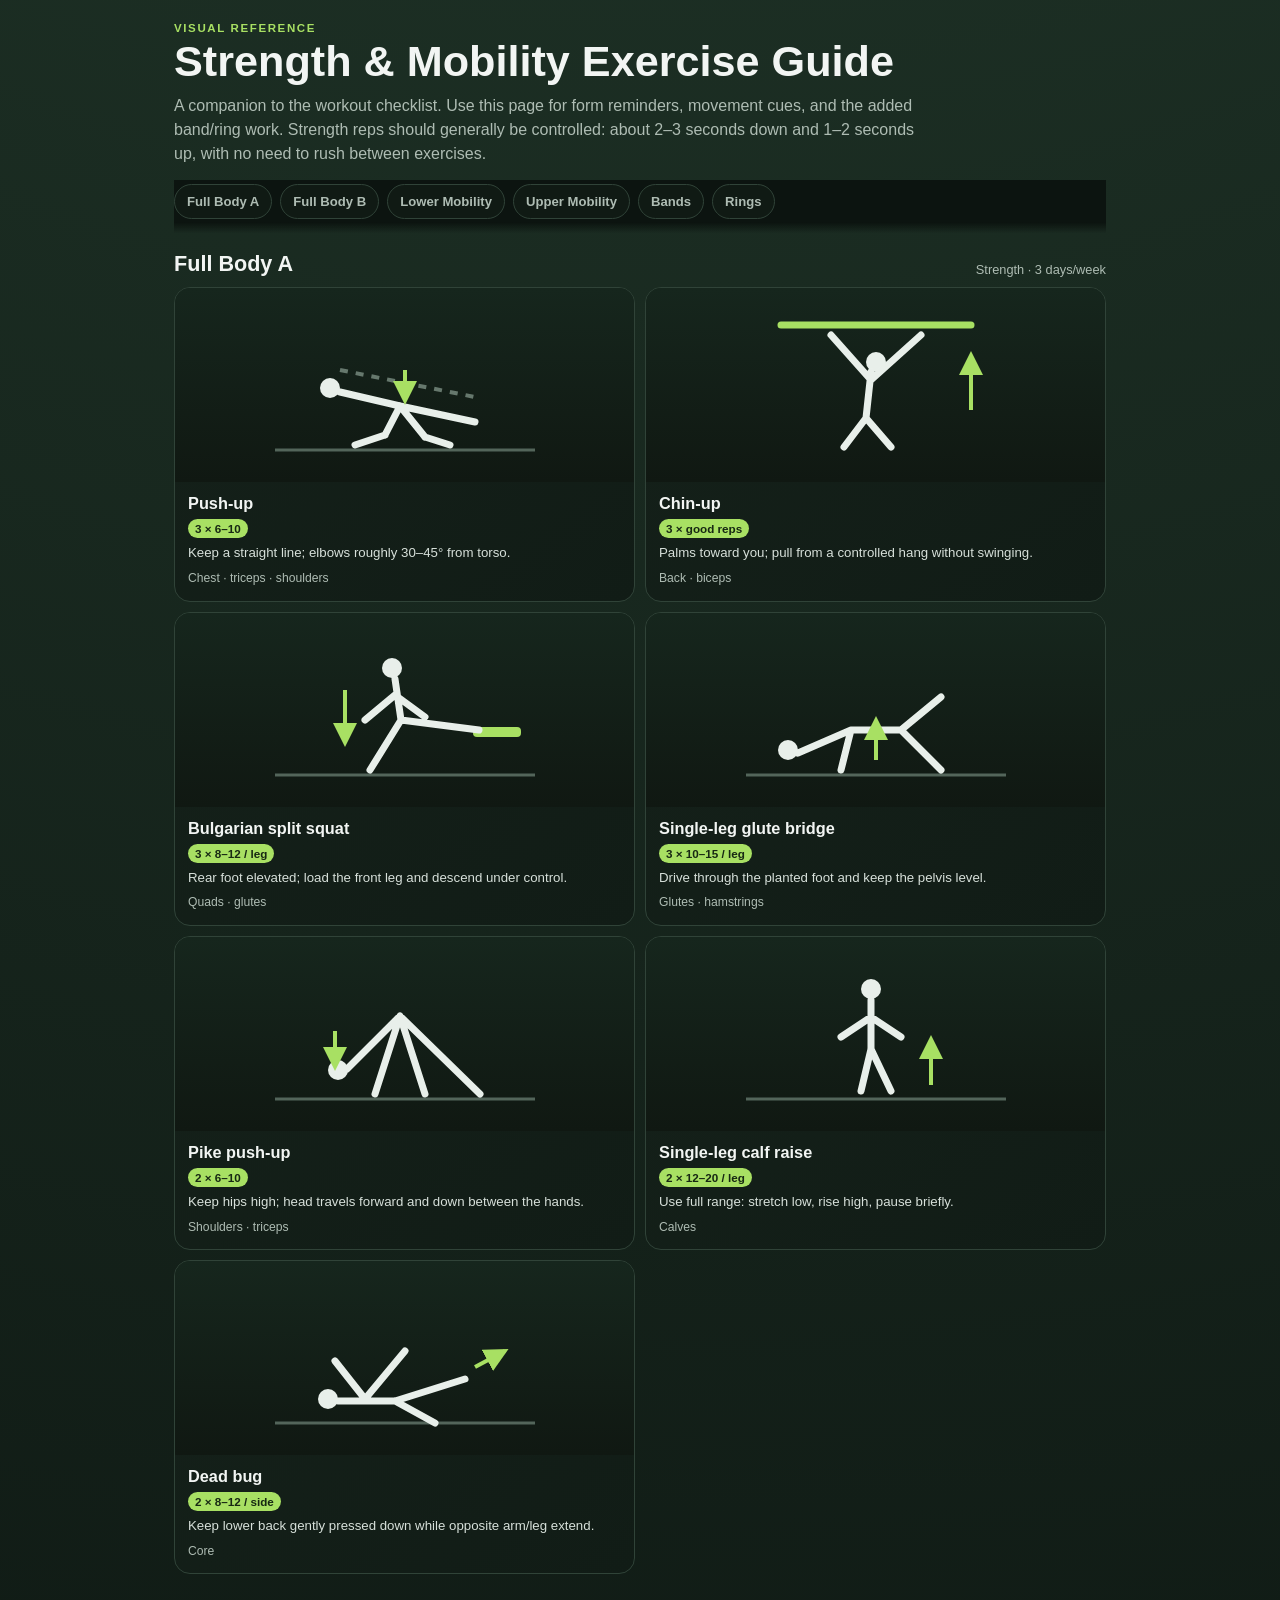
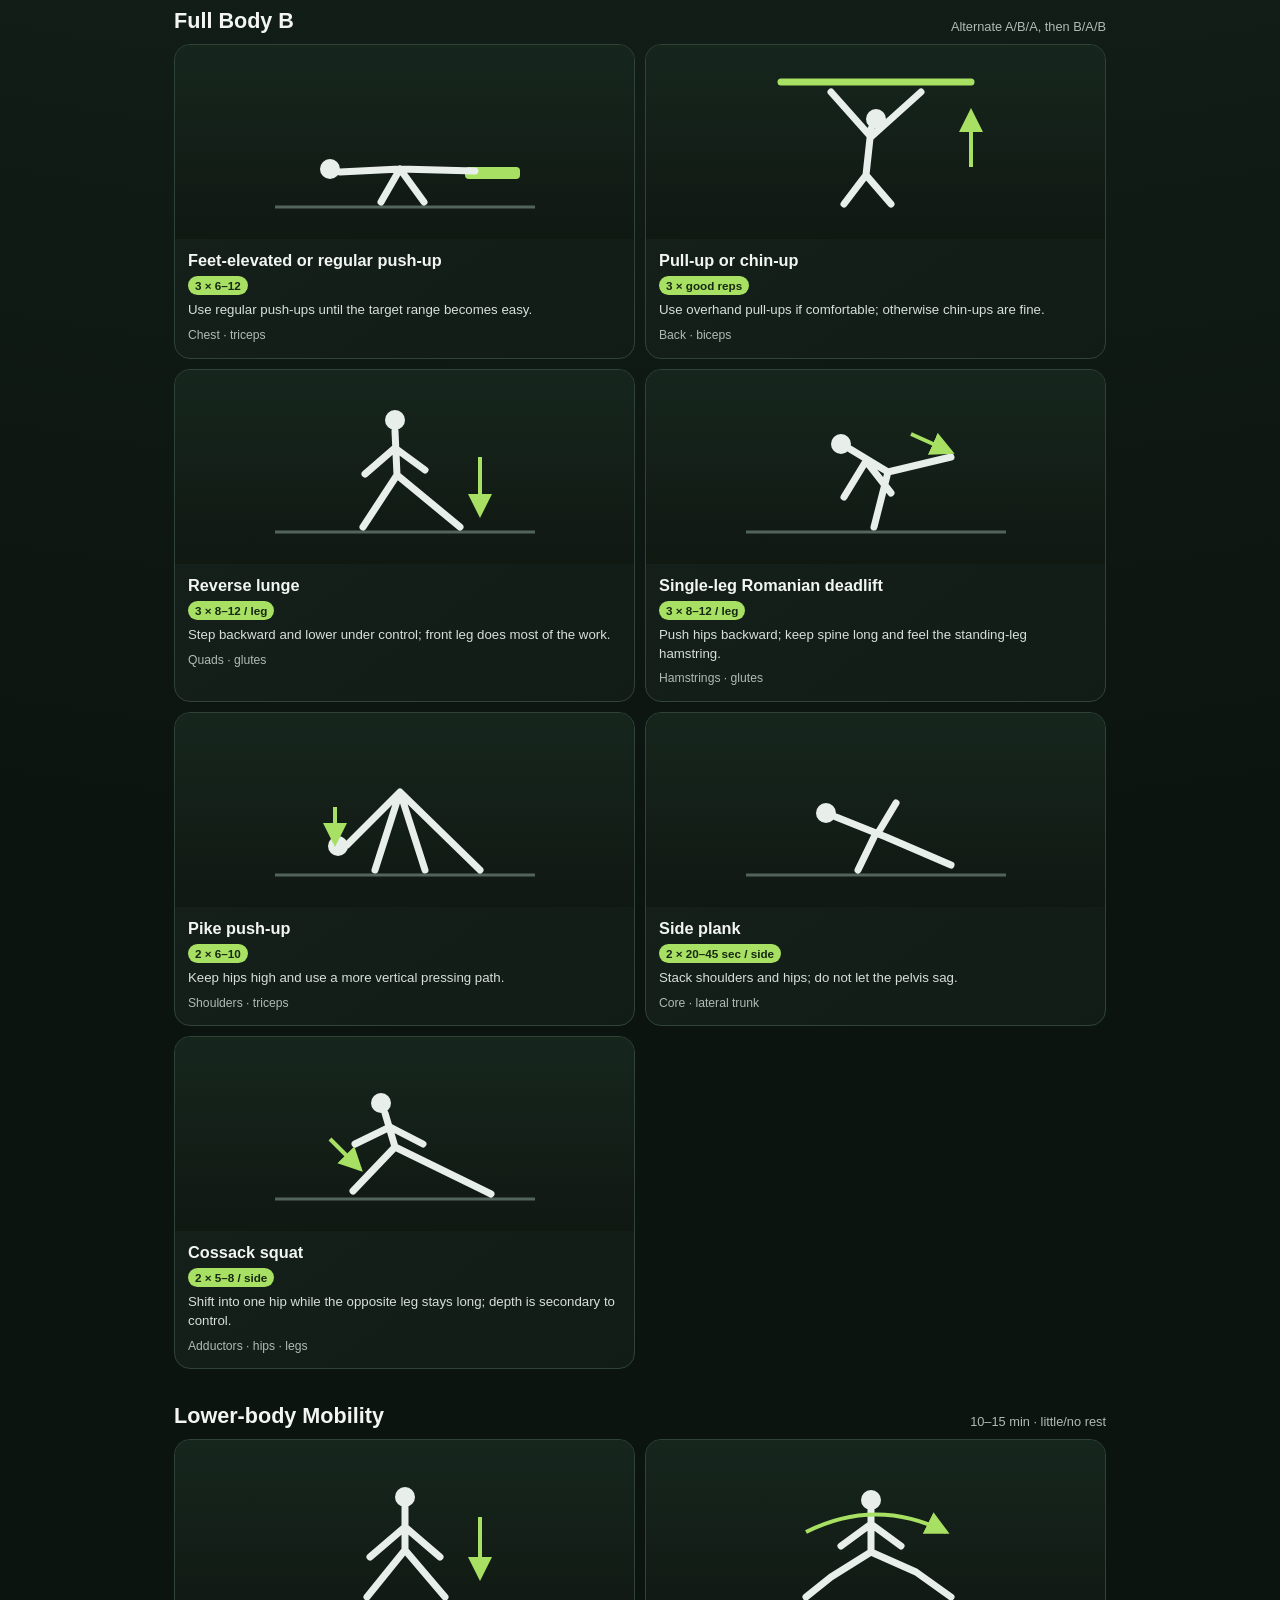
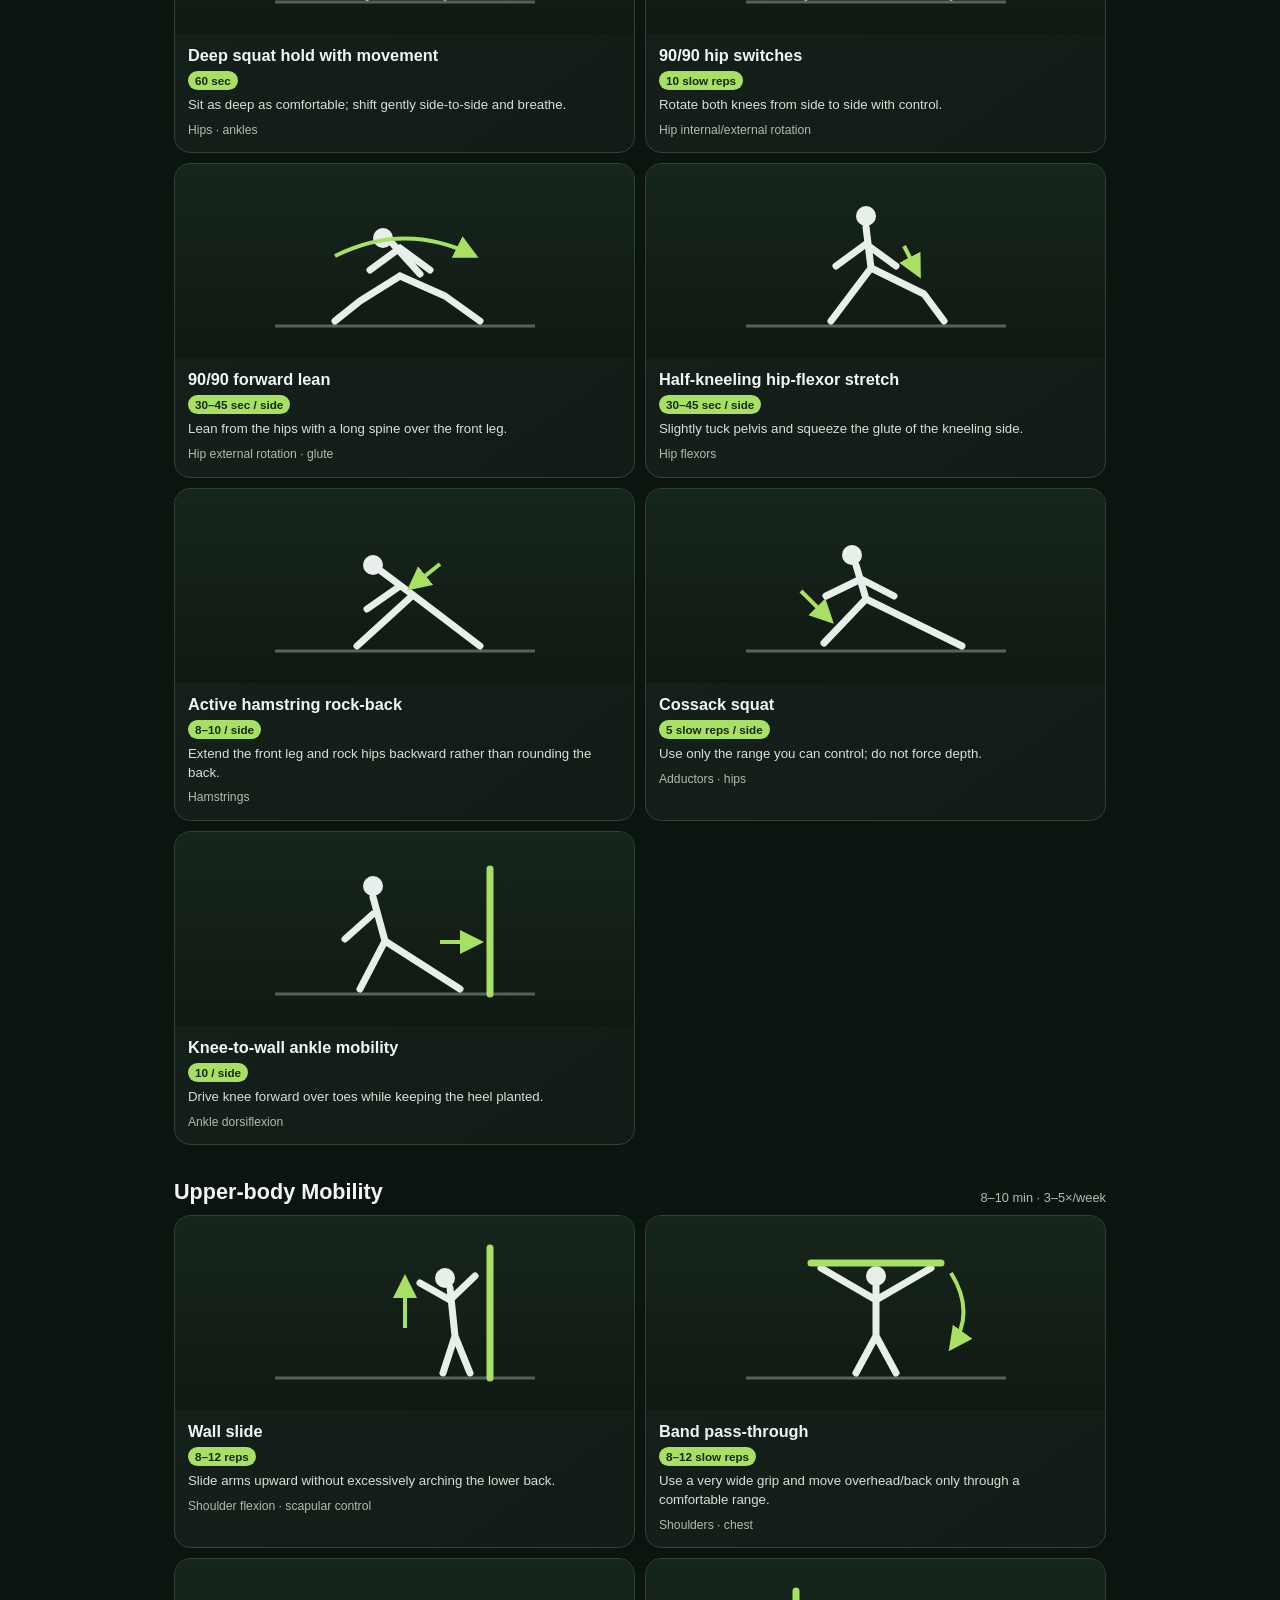
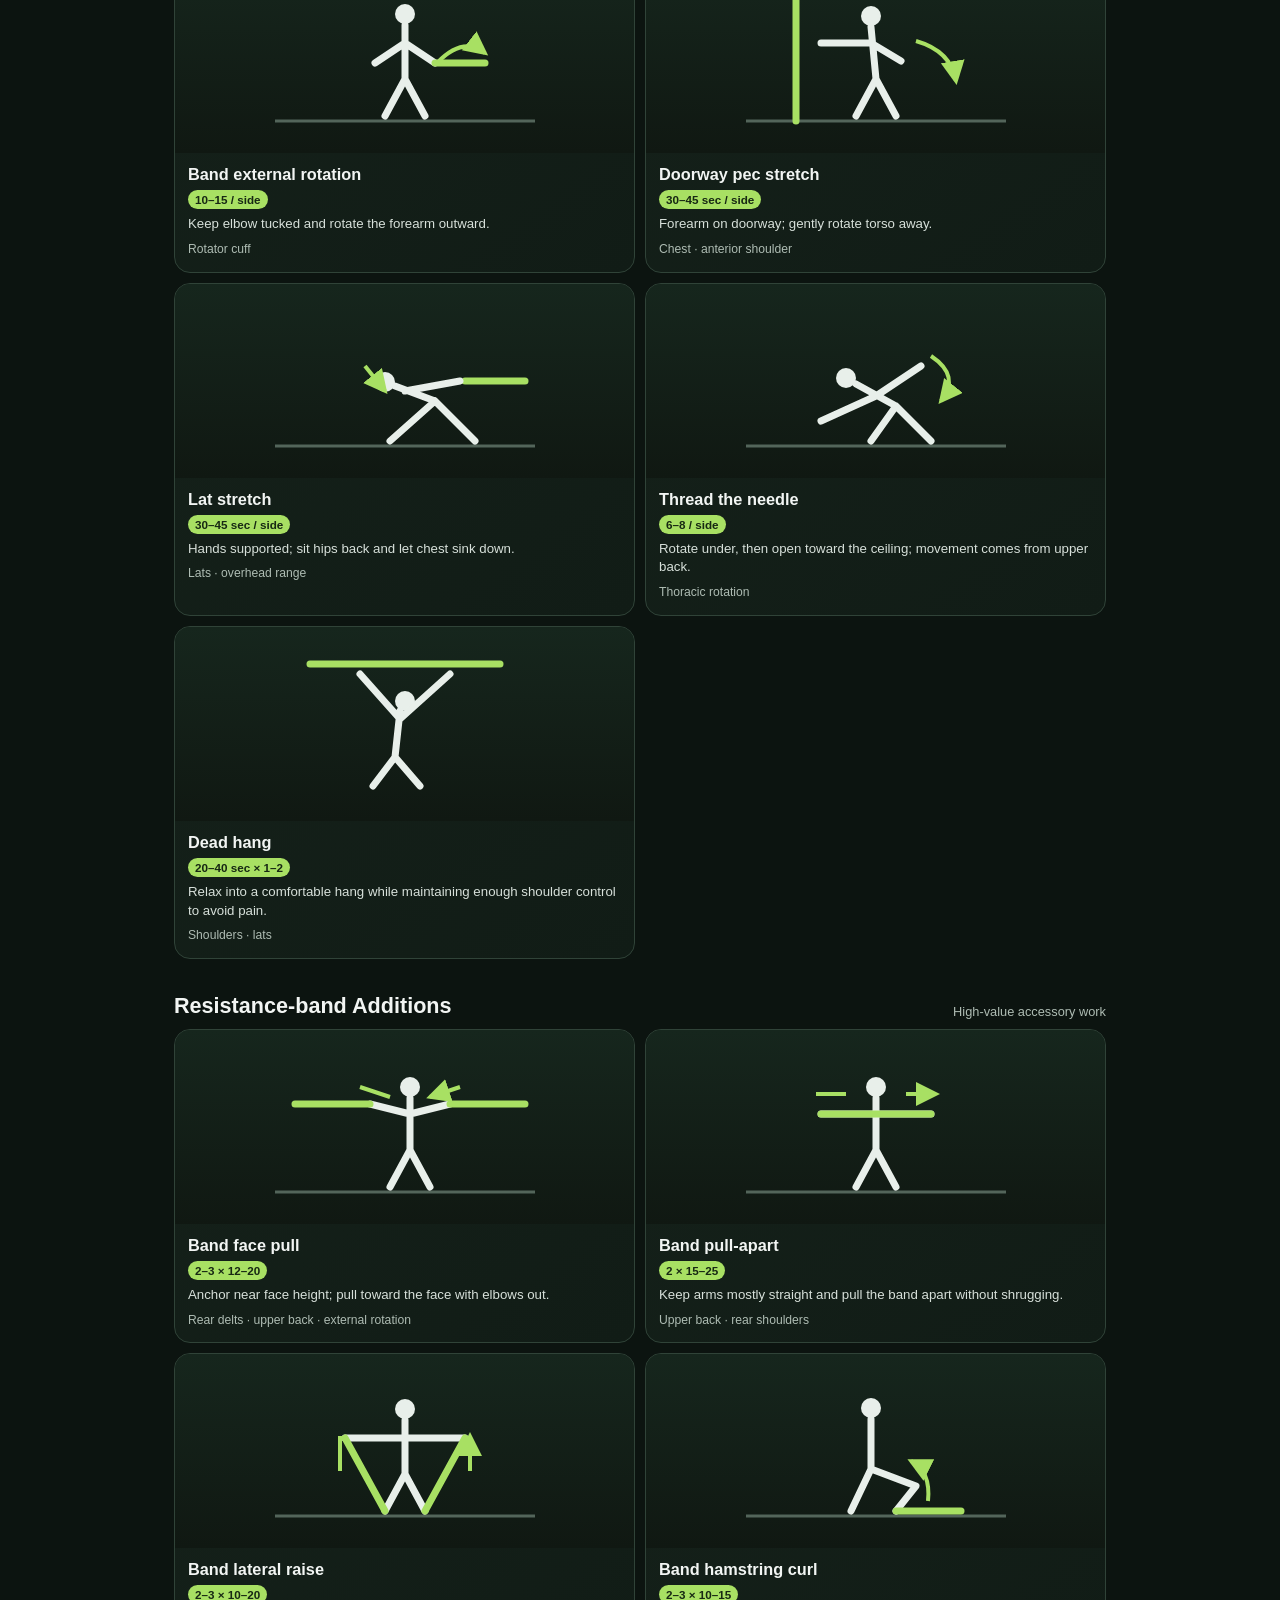
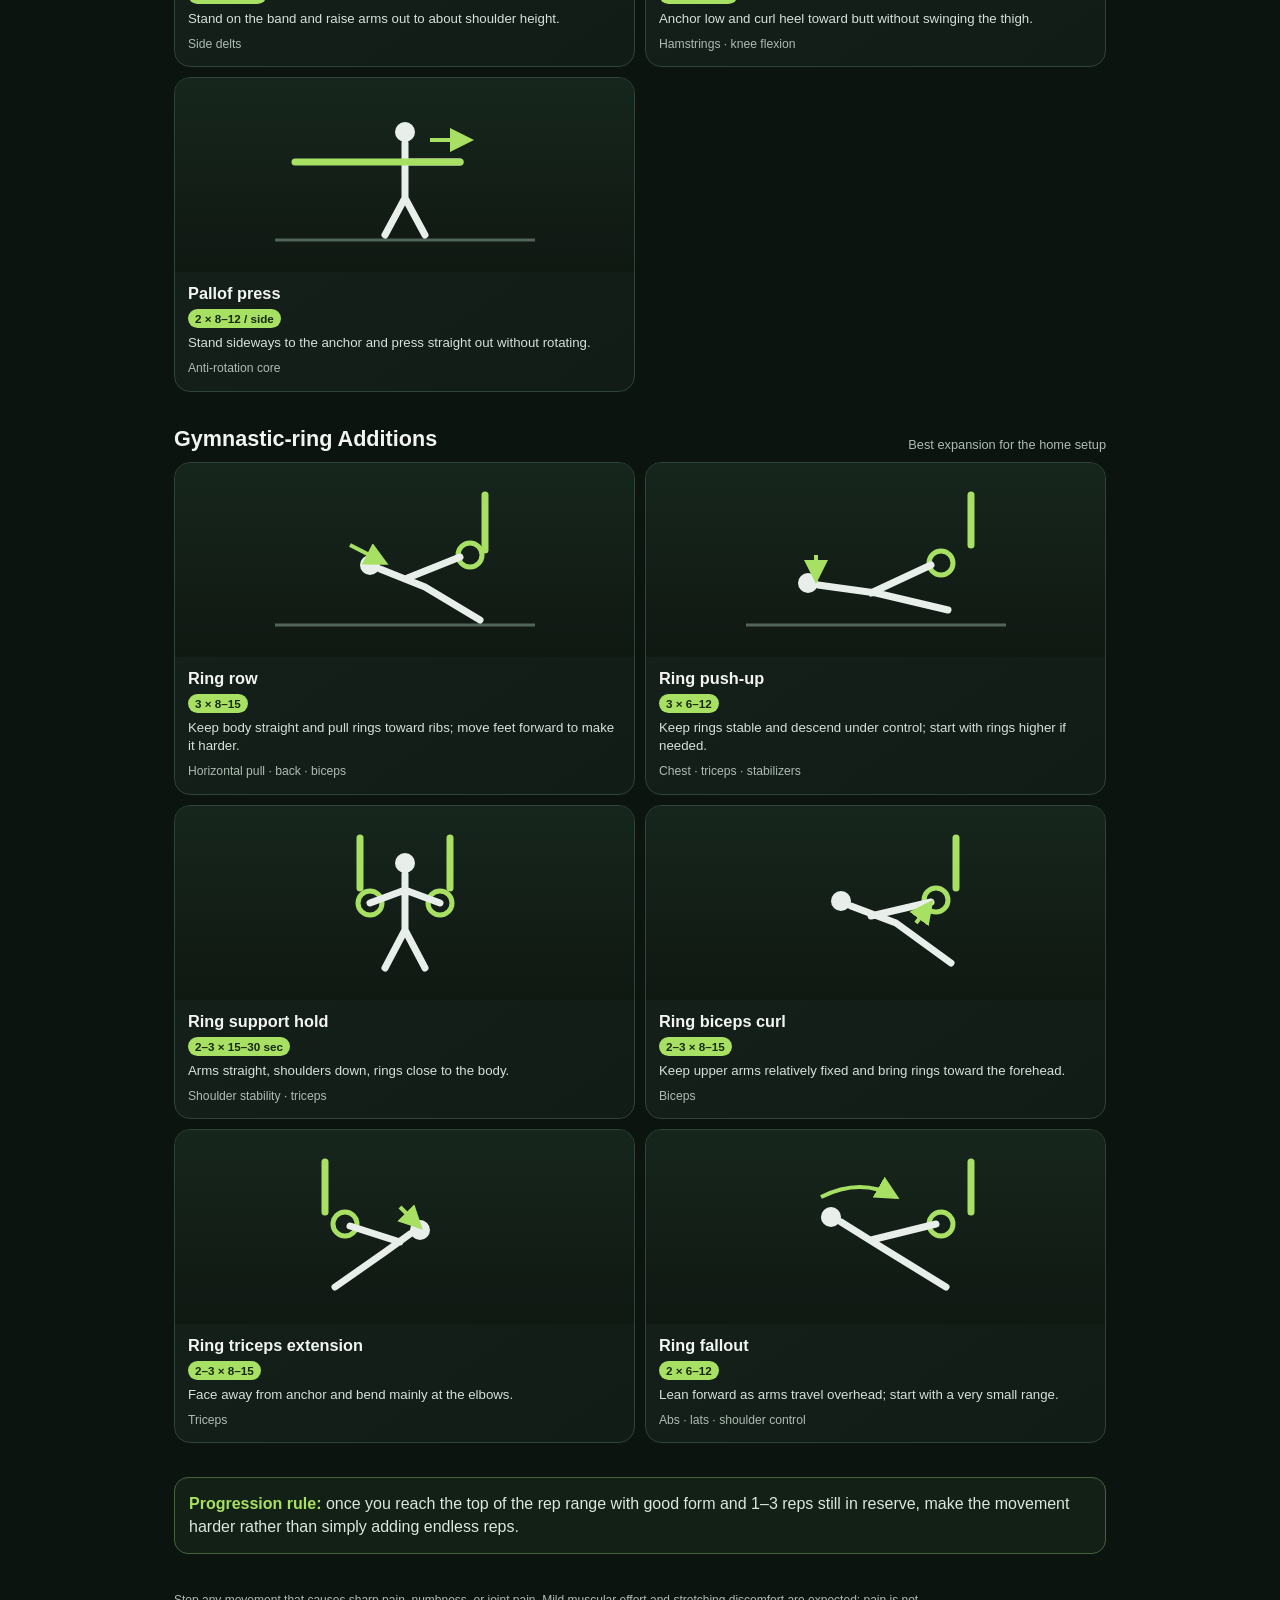
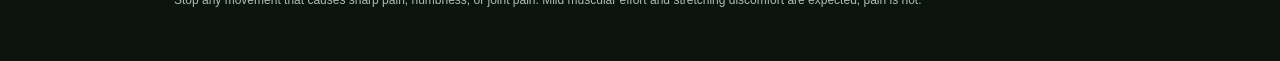
==== exercise-guide.html @ 264b45d9 "Add visual exercise reference guide" ====
<!doctype html>
<html lang="en">
<head>
  <meta charset="utf-8">
  <meta name="viewport" content="width=device-width, initial-scale=1, viewport-fit=cover">
  <meta name="theme-color" content="#0c1410">
  <title>Exercise Reference Guide</title>
  <style>
    :root {
      color-scheme: dark;
      --bg:#0c1410;
      --surface:#15211a;
      --surface2:#1b2b22;
      --line:#304338;
      --text:#f2f5f3;
      --muted:#aebcb3;
      --accent:#a8e063;
      --accent-dark:#172813;
      font-family: ui-rounded,"SF Pro Rounded",-apple-system,BlinkMacSystemFont,"Segoe UI",sans-serif;
    }
    *{box-sizing:border-box}
    html{scroll-behavior:smooth}
    body{margin:0;background:radial-gradient(circle at 50% -20%,#263f30 0,var(--bg) 42%);color:var(--text)}
    a{color:inherit}
    .page{width:min(100%,960px);margin:auto;padding:max(14px,env(safe-area-inset-top)) 14px max(28px,env(safe-area-inset-bottom))}
    header{padding:8px 0 14px}
    .eyebrow{margin:0 0 5px;color:var(--accent);font-size:.72rem;font-weight:800;letter-spacing:.14em;text-transform:uppercase}
    h1{margin:0;font-size:clamp(1.8rem,5vw,2.7rem);line-height:1.05}
    .intro{margin:10px 0 0;color:var(--muted);line-height:1.5;max-width:760px}
    .nav{display:flex;gap:8px;overflow:auto;padding:4px 0 14px;position:sticky;top:0;z-index:5;background:linear-gradient(var(--bg) 80%,transparent)}
    .nav a{flex:0 0 auto;text-decoration:none;padding:9px 12px;border:1px solid var(--line);border-radius:999px;background:#101a14;color:var(--muted);font-weight:750;font-size:.82rem}
    .nav a:hover,.nav a:focus{border-color:var(--accent);color:var(--text)}
    section{scroll-margin-top:70px;margin:18px 0 34px}
    .section-head{display:flex;justify-content:space-between;gap:10px;align-items:end;margin-bottom:10px}
    h2{margin:0;font-size:1.35rem}
    .section-note{margin:0;color:var(--muted);font-size:.8rem;text-align:right}
    .grid{display:grid;grid-template-columns:repeat(2,minmax(0,1fr));gap:10px}
    .card{border:1px solid var(--line);border-radius:16px;background:linear-gradient(145deg,var(--surface),#111c16);overflow:hidden}
    .visual{display:grid;place-items:center;min-height:190px;padding:12px;background:linear-gradient(180deg,#16261d,#101812)}
    .visual svg{width:100%;max-width:300px;height:170px}
    .body-line{stroke:#e8efea;stroke-width:7;stroke-linecap:round;stroke-linejoin:round;fill:none}
    .joint{fill:#e8efea}
    .prop{stroke:var(--accent);stroke-width:7;stroke-linecap:round;fill:none}
    .ghost{stroke:#66786d;stroke-width:4;stroke-dasharray:8 8;fill:none}
    .floor{stroke:#53655a;stroke-width:3}
    .arrow{stroke:var(--accent);stroke-width:4;fill:none;marker-end:url(#arrow)}
    .info{padding:12px 13px 14px}
    h3{margin:0 0 6px;font-size:1.02rem}
    .dose{display:inline-block;margin-bottom:6px;padding:3px 7px;border-radius:999px;background:var(--accent);color:var(--accent-dark);font-size:.73rem;font-weight:850}
    .cue{margin:0;color:#d7e0da;font-size:.83rem;line-height:1.42}
    .why{margin:7px 0 0;color:var(--muted);font-size:.76rem;line-height:1.35}
    .callout{margin:26px 0;padding:14px;border:1px solid #45623d;border-radius:14px;background:#132016;color:#dce7de;line-height:1.45}
    .callout strong{color:var(--accent)}
    footer{padding:12px 0 24px;color:var(--muted);font-size:.75rem;line-height:1.45}
    @media(max-width:700px){.grid{grid-template-columns:1fr}.visual{min-height:170px}.visual svg{height:150px}.section-head{display:block}.section-note{text-align:left;margin-top:4px}}
    @media(prefers-reduced-motion:reduce){html{scroll-behavior:auto}}
  </style>
</head>
<body>
  <main class="page">
    <header>
      <p class="eyebrow">Visual reference</p>
      <h1>Strength & Mobility Exercise Guide</h1>
      <p class="intro">A companion to the workout checklist. Use this page for form reminders, movement cues, and the added band/ring work. Strength reps should generally be controlled: about 2–3 seconds down and 1–2 seconds up, with no need to rush between exercises.</p>
    </header>

    <nav class="nav" aria-label="Sections">
      <a href="#a">Full Body A</a><a href="#b">Full Body B</a><a href="#lower">Lower Mobility</a><a href="#upper">Upper Mobility</a><a href="#bands">Bands</a><a href="#rings">Rings</a>
    </nav>

    <div id="content"></div>

    <div class="callout"><strong>Progression rule:</strong> once you reach the top of the rep range with good form and 1–3 reps still in reserve, make the movement harder rather than simply adding endless reps.</div>

    <footer>Stop any movement that causes sharp pain, numbness, or joint pain. Mild muscular effort and stretching discomfort are expected; pain is not.</footer>
  </main>

  <script>
    const sections = [
      {id:'a', title:'Full Body A', note:'Strength · 3 days/week', items:[
        ['Push-up','3 × 6–10','Keep a straight line; elbows roughly 30–45° from torso.','Chest · triceps · shoulders','pushup'],
        ['Chin-up','3 × good reps','Palms toward you; pull from a controlled hang without swinging.','Back · biceps','chinup'],
        ['Bulgarian split squat','3 × 8–12 / leg','Rear foot elevated; load the front leg and descend under control.','Quads · glutes','split'],
        ['Single-leg glute bridge','3 × 10–15 / leg','Drive through the planted foot and keep the pelvis level.','Glutes · hamstrings','bridge'],
        ['Pike push-up','2 × 6–10','Keep hips high; head travels forward and down between the hands.','Shoulders · triceps','pike'],
        ['Single-leg calf raise','2 × 12–20 / leg','Use full range: stretch low, rise high, pause briefly.','Calves','calf'],
        ['Dead bug','2 × 8–12 / side','Keep lower back gently pressed down while opposite arm/leg extend.','Core','deadbug']
      ]},
      {id:'b', title:'Full Body B', note:'Alternate A/B/A, then B/A/B', items:[
        ['Feet-elevated or regular push-up','3 × 6–12','Use regular push-ups until the target range becomes easy.','Chest · triceps','decline'],
        ['Pull-up or chin-up','3 × good reps','Use overhand pull-ups if comfortable; otherwise chin-ups are fine.','Back · biceps','pullup'],
        ['Reverse lunge','3 × 8–12 / leg','Step backward and lower under control; front leg does most of the work.','Quads · glutes','lunge'],
        ['Single-leg Romanian deadlift','3 × 8–12 / leg','Push hips backward; keep spine long and feel the standing-leg hamstring.','Hamstrings · glutes','rdl'],
        ['Pike push-up','2 × 6–10','Keep hips high and use a more vertical pressing path.','Shoulders · triceps','pike'],
        ['Side plank','2 × 20–45 sec / side','Stack shoulders and hips; do not let the pelvis sag.','Core · lateral trunk','sideplank'],
        ['Cossack squat','2 × 5–8 / side','Shift into one hip while the opposite leg stays long; depth is secondary to control.','Adductors · hips · legs','cossack']
      ]},
      {id:'lower', title:'Lower-body Mobility', note:'10–15 min · little/no rest', items:[
        ['Deep squat hold with movement','60 sec','Sit as deep as comfortable; shift gently side-to-side and breathe.','Hips · ankles','deepsquat'],
        ['90/90 hip switches','10 slow reps','Rotate both knees from side to side with control.','Hip internal/external rotation','9090switch'],
        ['90/90 forward lean','30–45 sec / side','Lean from the hips with a long spine over the front leg.','Hip external rotation · glute','9090lean'],
        ['Half-kneeling hip-flexor stretch','30–45 sec / side','Slightly tuck pelvis and squeeze the glute of the kneeling side.','Hip flexors','hipflexor'],
        ['Active hamstring rock-back','8–10 / side','Extend the front leg and rock hips backward rather than rounding the back.','Hamstrings','hamrock'],
        ['Cossack squat','5 slow reps / side','Use only the range you can control; do not force depth.','Adductors · hips','cossack'],
        ['Knee-to-wall ankle mobility','10 / side','Drive knee forward over toes while keeping the heel planted.','Ankle dorsiflexion','ankle']
      ]},
      {id:'upper', title:'Upper-body Mobility', note:'8–10 min · 3–5×/week', items:[
        ['Wall slide','8–12 reps','Slide arms upward without excessively arching the lower back.','Shoulder flexion · scapular control','wallslide'],
        ['Band pass-through','8–12 slow reps','Use a very wide grip and move overhead/back only through a comfortable range.','Shoulders · chest','passthrough'],
        ['Band external rotation','10–15 / side','Keep elbow tucked and rotate the forearm outward.','Rotator cuff','externalrot'],
        ['Doorway pec stretch','30–45 sec / side','Forearm on doorway; gently rotate torso away.','Chest · anterior shoulder','doorpec'],
        ['Lat stretch','30–45 sec / side','Hands supported; sit hips back and let chest sink down.','Lats · overhead range','latstretch'],
        ['Thread the needle','6–8 / side','Rotate under, then open toward the ceiling; movement comes from upper back.','Thoracic rotation','thread'],
        ['Dead hang','20–40 sec × 1–2','Relax into a comfortable hang while maintaining enough shoulder control to avoid pain.','Shoulders · lats','hang']
      ]},
      {id:'bands', title:'Resistance-band Additions', note:'High-value accessory work', items:[
        ['Band face pull','2–3 × 12–20','Anchor near face height; pull toward the face with elbows out.','Rear delts · upper back · external rotation','facepull'],
        ['Band pull-apart','2 × 15–25','Keep arms mostly straight and pull the band apart without shrugging.','Upper back · rear shoulders','pullapart'],
        ['Band lateral raise','2–3 × 10–20','Stand on the band and raise arms out to about shoulder height.','Side delts','lateral'],
        ['Band hamstring curl','2–3 × 10–15','Anchor low and curl heel toward butt without swinging the thigh.','Hamstrings · knee flexion','hamcurl'],
        ['Pallof press','2 × 8–12 / side','Stand sideways to the anchor and press straight out without rotating.','Anti-rotation core','pallof']
      ]},
      {id:'rings', title:'Gymnastic-ring Additions', note:'Best expansion for the home setup', items:[
        ['Ring row','3 × 8–15','Keep body straight and pull rings toward ribs; move feet forward to make it harder.','Horizontal pull · back · biceps','ringrow'],
        ['Ring push-up','3 × 6–12','Keep rings stable and descend under control; start with rings higher if needed.','Chest · triceps · stabilizers','ringpush'],
        ['Ring support hold','2–3 × 15–30 sec','Arms straight, shoulders down, rings close to the body.','Shoulder stability · triceps','support'],
        ['Ring biceps curl','2–3 × 8–15','Keep upper arms relatively fixed and bring rings toward the forehead.','Biceps','ringcurl'],
        ['Ring triceps extension','2–3 × 8–15','Face away from anchor and bend mainly at the elbows.','Triceps','ringtri'],
        ['Ring fallout','2 × 6–12','Lean forward as arms travel overhead; start with a very small range.','Abs · lats · shoulder control','fallout']
      ]}
    ];

    function person(type){
      const defs='<defs><marker id="arrow" markerWidth="8" markerHeight="8" refX="5" refY="3" orient="auto"><path d="M0,0 L0,6 L6,3 z" fill="#a8e063"/></marker></defs>';
      const floor='<line class="floor" x1="20" y1="150" x2="280" y2="150"/>';
      const head=(x,y)=>`<circle class="joint" cx="${x}" cy="${y}" r="10"/>`;
      switch(type){
        case 'pushup': return `<svg viewBox="0 0 300 170">${defs}${floor}${head(75,88)}<path class="body-line" d="M85 92 L145 106 L220 122 M145 106 L130 135 M130 135 L100 145 M145 106 L170 137 M170 137 L195 145"/><path class="ghost" d="M85 70 L150 83 L225 98"/><path class="arrow" d="M150 70 L150 101"/></svg>`;
        case 'chinup': case 'pullup': case 'hang': return `<svg viewBox="0 0 300 170">${defs}<line class="prop" x1="55" y1="25" x2="245" y2="25"/>${head(150,62)}<path class="body-line" d="M145 72 L140 118 M140 118 L118 147 M140 118 L165 147 M145 80 L105 35 M145 80 L195 35"/>${type==='hang'?'':'<path class="arrow" d="M245 110 L245 55"/>'}</svg>`;
        case 'split': return `<svg viewBox="0 0 300 170">${defs}${floor}<rect x="218" y="102" width="48" height="10" rx="4" fill="#a8e063"/>${head(137,43)}<path class="body-line" d="M140 54 L146 95 M146 95 L115 145 M146 95 L224 105 M140 70 L110 95 M140 70 L170 92"/><path class="arrow" d="M90 65 L90 118"/></svg>`;
        case 'bridge': return `<svg viewBox="0 0 300 170">${defs}${floor}${head(62,125)}<path class="body-line" d="M72 128 L125 105 L175 105 M175 105 L215 145 M125 105 L115 145 M175 105 L215 72"/><path class="arrow" d="M150 135 L150 95"/></svg>`;
        case 'pike': return `<svg viewBox="0 0 300 170">${defs}${floor}${head(83,121)}<path class="body-line" d="M92 120 L145 67 L225 145 M145 67 L120 145 M145 67 L170 145"/><path class="arrow" d="M80 82 L80 118"/></svg>`;
        case 'calf': return `<svg viewBox="0 0 300 170">${defs}${floor}${head(145,40)}<path class="body-line" d="M145 51 L145 100 M145 68 L115 88 M145 68 L175 88 M145 100 L135 142 M145 100 L165 142"/><path class="arrow" d="M205 136 L205 90"/></svg>`;
        case 'deadbug': return `<svg viewBox="0 0 300 170">${defs}${floor}${head(73,126)}<path class="body-line" d="M83 128 L140 128 M110 126 L80 88 M140 128 L210 106 M140 128 L180 150 M110 126 L150 78"/><path class="arrow" d="M220 94 L250 78"/></svg>`;
        case 'decline': return `<svg viewBox="0 0 300 170">${defs}${floor}<rect x="210" y="110" width="55" height="12" rx="4" fill="#a8e063"/>${head(75,112)}<path class="body-line" d="M85 115 L145 112 L220 114 M145 112 L126 145 M145 112 L169 145"/></svg>`;
        case 'lunge': return `<svg viewBox="0 0 300 170">${defs}${floor}${head(140,38)}<path class="body-line" d="M140 49 L142 93 M142 93 L108 145 M142 93 L205 145 M140 66 L110 92 M140 66 L170 88"/><path class="arrow" d="M225 75 L225 132"/></svg>`;
        case 'rdl': return `<svg viewBox="0 0 300 170">${defs}${floor}${head(115,62)}<path class="body-line" d="M124 67 L162 90 M162 90 L148 145 M162 90 L225 75 M140 79 L118 115 M140 79 L165 111"/><path class="arrow" d="M185 52 L225 70"/></svg>`;
        case 'sideplank': return `<svg viewBox="0 0 300 170">${defs}${floor}${head(100,88)}<path class="body-line" d="M110 92 L160 112 L225 140 M150 108 L132 145 M152 108 L170 78"/></svg>`;
        case 'cossack': return `<svg viewBox="0 0 300 170">${defs}${floor}${head(126,54)}<path class="body-line" d="M130 64 L140 98 M140 98 L98 142 M140 98 L236 145 M135 78 L100 95 M135 78 L168 95"/><path class="arrow" d="M75 90 L105 120"/></svg>`;
        case 'deepsquat': return `<svg viewBox="0 0 300 170">${defs}${floor}${head(150,45)}<path class="body-line" d="M150 55 L150 98 M150 98 L112 145 M150 98 L190 145 M150 75 L115 105 M150 75 L185 105"/><path class="arrow" d="M225 65 L225 125"/></svg>`;
        case '9090switch': case '9090lean': return `<svg viewBox="0 0 300 170">${defs}${floor}${head(type==='9090lean'?128:145,type==='9090lean'?62:48)}<path class="body-line" d="M${type==='9090lean'?'137 67 L165 98':'145 58 L145 100'} M145 100 L105 125 L80 145 M145 100 L190 120 L225 145 M145 72 L115 94 M145 72 L175 94"/><path class="arrow" d="M80 80 Q150 45 220 80"/></svg>`;
        case 'hipflexor': return `<svg viewBox="0 0 300 170">${defs}${floor}${head(140,40)}<path class="body-line" d="M140 51 L145 92 M145 92 L105 145 M145 92 L198 118 L218 145 M140 68 L110 90 M140 68 L170 90"/><path class="arrow" d="M178 70 L193 99"/></svg>`;
        case 'hamrock': return `<svg viewBox="0 0 300 170">${defs}${floor}${head(118,64)}<path class="body-line" d="M126 70 L158 94 M158 94 L102 145 M158 94 L225 145 M145 85 L112 108"/><path class="arrow" d="M185 63 L155 87"/></svg>`;
        case 'ankle': return `<svg viewBox="0 0 300 170">${defs}${floor}<line class="prop" x1="235" y1="25" x2="235" y2="150"/>${head(118,42)}<path class="body-line" d="M118 53 L130 97 M130 97 L105 145 M130 97 L205 145 M118 70 L90 95"/><path class="arrow" d="M185 98 L225 98"/></svg>`;
        case 'wallslide': return `<svg viewBox="0 0 300 170">${defs}${floor}<line class="prop" x1="235" y1="20" x2="235" y2="150"/>${head(190,50)}<path class="body-line" d="M195 60 L200 108 M200 108 L188 145 M200 108 L215 145 M195 72 L165 55 M195 72 L220 48"/><path class="arrow" d="M150 100 L150 50"/></svg>`;
        case 'passthrough': return `<svg viewBox="0 0 300 170">${defs}${floor}${head(150,48)}<path class="body-line" d="M150 58 L150 108 M150 108 L130 145 M150 108 L170 145 M150 72 L95 40 M150 72 L205 40"/><path class="prop" d="M85 35 L215 35"/><path class="arrow" d="M225 45 Q250 85 225 120"/></svg>`;
        case 'externalrot': return `<svg viewBox="0 0 300 170">${defs}${floor}${head(150,43)}<path class="body-line" d="M150 54 L150 108 M150 108 L130 145 M150 108 L170 145 M150 72 L120 92 M150 72 L180 92"/><path class="prop" d="M180 92 L230 92"/><path class="arrow" d="M182 92 Q208 65 230 82"/></svg>`;
        case 'doorpec': return `<svg viewBox="0 0 300 170">${defs}${floor}<line class="prop" x1="70" y1="20" x2="70" y2="150"/>${head(145,45)}<path class="body-line" d="M145 56 L150 108 M150 108 L130 145 M150 108 L170 145 M145 72 L95 72 M145 72 L175 90"/><path class="arrow" d="M190 70 Q225 80 230 110"/></svg>`;
        case 'latstretch': return `<svg viewBox="0 0 300 170">${defs}${floor}<line class="prop" x1="210" y1="85" x2="270" y2="85"/>${head(130,86)}<path class="body-line" d="M140 90 L180 105 M180 105 L135 145 M180 105 L220 145 M150 95 L205 85"/><path class="arrow" d="M110 70 L130 95"/></svg>`;
        case 'thread': return `<svg viewBox="0 0 300 170">${defs}${floor}${head(120,82)}<path class="body-line" d="M130 88 L170 110 M170 110 L145 145 M170 110 L205 145 M150 100 L95 125 M150 100 L195 70"/><path class="arrow" d="M205 60 Q235 80 215 105"/></svg>`;
        case 'facepull': return `<svg viewBox="0 0 300 170">${defs}${floor}${head(155,45)}<path class="body-line" d="M155 56 L155 108 M155 108 L135 145 M155 108 L175 145 M155 72 L115 62 M155 72 L195 62"/><path class="prop" d="M40 62 L115 62 M195 62 L270 62"/><path class="arrow" d="M105 45 L135 55 M205 45 L175 55"/></svg>`;
        case 'pullapart': return `<svg viewBox="0 0 300 170">${defs}${floor}${head(150,45)}<path class="body-line" d="M150 56 L150 108 M150 108 L130 145 M150 108 L170 145 M150 72 L95 72 M150 72 L205 72"/><path class="prop" d="M95 72 L205 72"/><path class="arrow" d="M120 52 L90 52 M180 52 L210 52"/></svg>`;
        case 'lateral': return `<svg viewBox="0 0 300 170">${defs}${floor}${head(150,43)}<path class="body-line" d="M150 54 L150 108 M150 108 L130 145 M150 108 L170 145 M150 72 L90 72 M150 72 L210 72"/><path class="prop" d="M130 145 L90 72 M170 145 L210 72"/><path class="arrow" d="M85 105 L85 70 M215 105 L215 70"/></svg>`;
        case 'hamcurl': return `<svg viewBox="0 0 300 170">${defs}${floor}${head(145,42)}<path class="body-line" d="M145 53 L145 103 M145 103 L125 145 M145 103 L190 120 L170 145"/><path class="prop" d="M170 145 L235 145"/><path class="arrow" d="M202 135 Q205 105 185 95"/></svg>`;
        case 'pallof': return `<svg viewBox="0 0 300 170">${defs}${floor}${head(150,42)}<path class="body-line" d="M150 53 L150 108 M150 108 L130 145 M150 108 L170 145 M150 72 L205 72"/><path class="prop" d="M40 72 L205 72"/><path class="arrow" d="M175 50 L215 50"/></svg>`;
        case 'ringrow': return `<svg viewBox="0 0 300 170">${defs}${floor}<line class="prop" x1="230" y1="20" x2="230" y2="75"/><circle cx="215" cy="80" r="12" stroke="#a8e063" stroke-width="5" fill="none"/>${head(115,90)}<path class="body-line" d="M125 94 L170 112 L225 145 M150 104 L205 82"/><path class="arrow" d="M95 70 L130 88"/></svg>`;
        case 'ringpush': return `<svg viewBox="0 0 300 170">${defs}${floor}<line class="prop" x1="245" y1="20" x2="245" y2="70"/><circle cx="215" cy="88" r="12" stroke="#a8e063" stroke-width="5" fill="none"/>${head(82,108)}<path class="body-line" d="M92 110 L150 118 L222 135 M145 118 L205 90"/><path class="arrow" d="M90 80 L90 105"/></svg>`;
        case 'support': return `<svg viewBox="0 0 300 170">${defs}<line class="prop" x1="105" y1="20" x2="105" y2="70"/><line class="prop" x1="195" y1="20" x2="195" y2="70"/><circle cx="115" cy="85" r="12" stroke="#a8e063" stroke-width="5" fill="none"/><circle cx="185" cy="85" r="12" stroke="#a8e063" stroke-width="5" fill="none"/>${head(150,45)}<path class="body-line" d="M150 56 L150 112 M150 112 L130 150 M150 112 L170 150 M150 72 L115 85 M150 72 L185 85"/></svg>`;
        case 'ringcurl': return `<svg viewBox="0 0 300 170">${defs}<line class="prop" x1="230" y1="20" x2="230" y2="70"/><circle cx="210" cy="82" r="12" stroke="#a8e063" stroke-width="5" fill="none"/>${head(115,83)}<path class="body-line" d="M125 88 L170 105 L225 145 M145 98 L205 84"/><path class="arrow" d="M190 105 L205 85"/></svg>`;
        case 'ringtri': return `<svg viewBox="0 0 300 170">${defs}<line class="prop" x1="70" y1="20" x2="70" y2="70"/><circle cx="90" cy="82" r="12" stroke="#a8e063" stroke-width="5" fill="none"/>${head(165,88)}<path class="body-line" d="M155 92 L130 110 L80 145 M145 100 L95 84"/><path class="arrow" d="M145 65 L165 85"/></svg>`;
        case 'fallout': return `<svg viewBox="0 0 300 170">${defs}<line class="prop" x1="245" y1="20" x2="245" y2="70"/><circle cx="215" cy="82" r="12" stroke="#a8e063" stroke-width="5" fill="none"/>${head(105,75)}<path class="body-line" d="M115 80 L155 105 L220 145 M145 98 L210 82"/><path class="arrow" d="M95 55 Q135 35 170 55"/></svg>`;
        default: return `<svg viewBox="0 0 300 170">${defs}${floor}${head(150,45)}<path class="body-line" d="M150 56 L150 108 M150 108 L130 145 M150 108 L170 145 M150 72 L120 92 M150 72 L180 92"/></svg>`;
      }
    }

    const content=document.getElementById('content');
    for(const s of sections){
      const sec=document.createElement('section'); sec.id=s.id;
      sec.innerHTML=`<div class="section-head"><h2>${s.title}</h2><p class="section-note">${s.note}</p></div>`;
      const grid=document.createElement('div'); grid.className='grid';
      for(const [name,dose,cue,why,type] of s.items){
        const card=document.createElement('article'); card.className='card';
        card.innerHTML=`<div class="visual" aria-hidden="true">${person(type)}</div><div class="info"><h3>${name}</h3><span class="dose">${dose}</span><p class="cue">${cue}</p><p class="why">${why}</p></div>`;
        grid.appendChild(card);
      }
      sec.appendChild(grid); content.appendChild(sec);
    }
  </script>
</body>
</html>
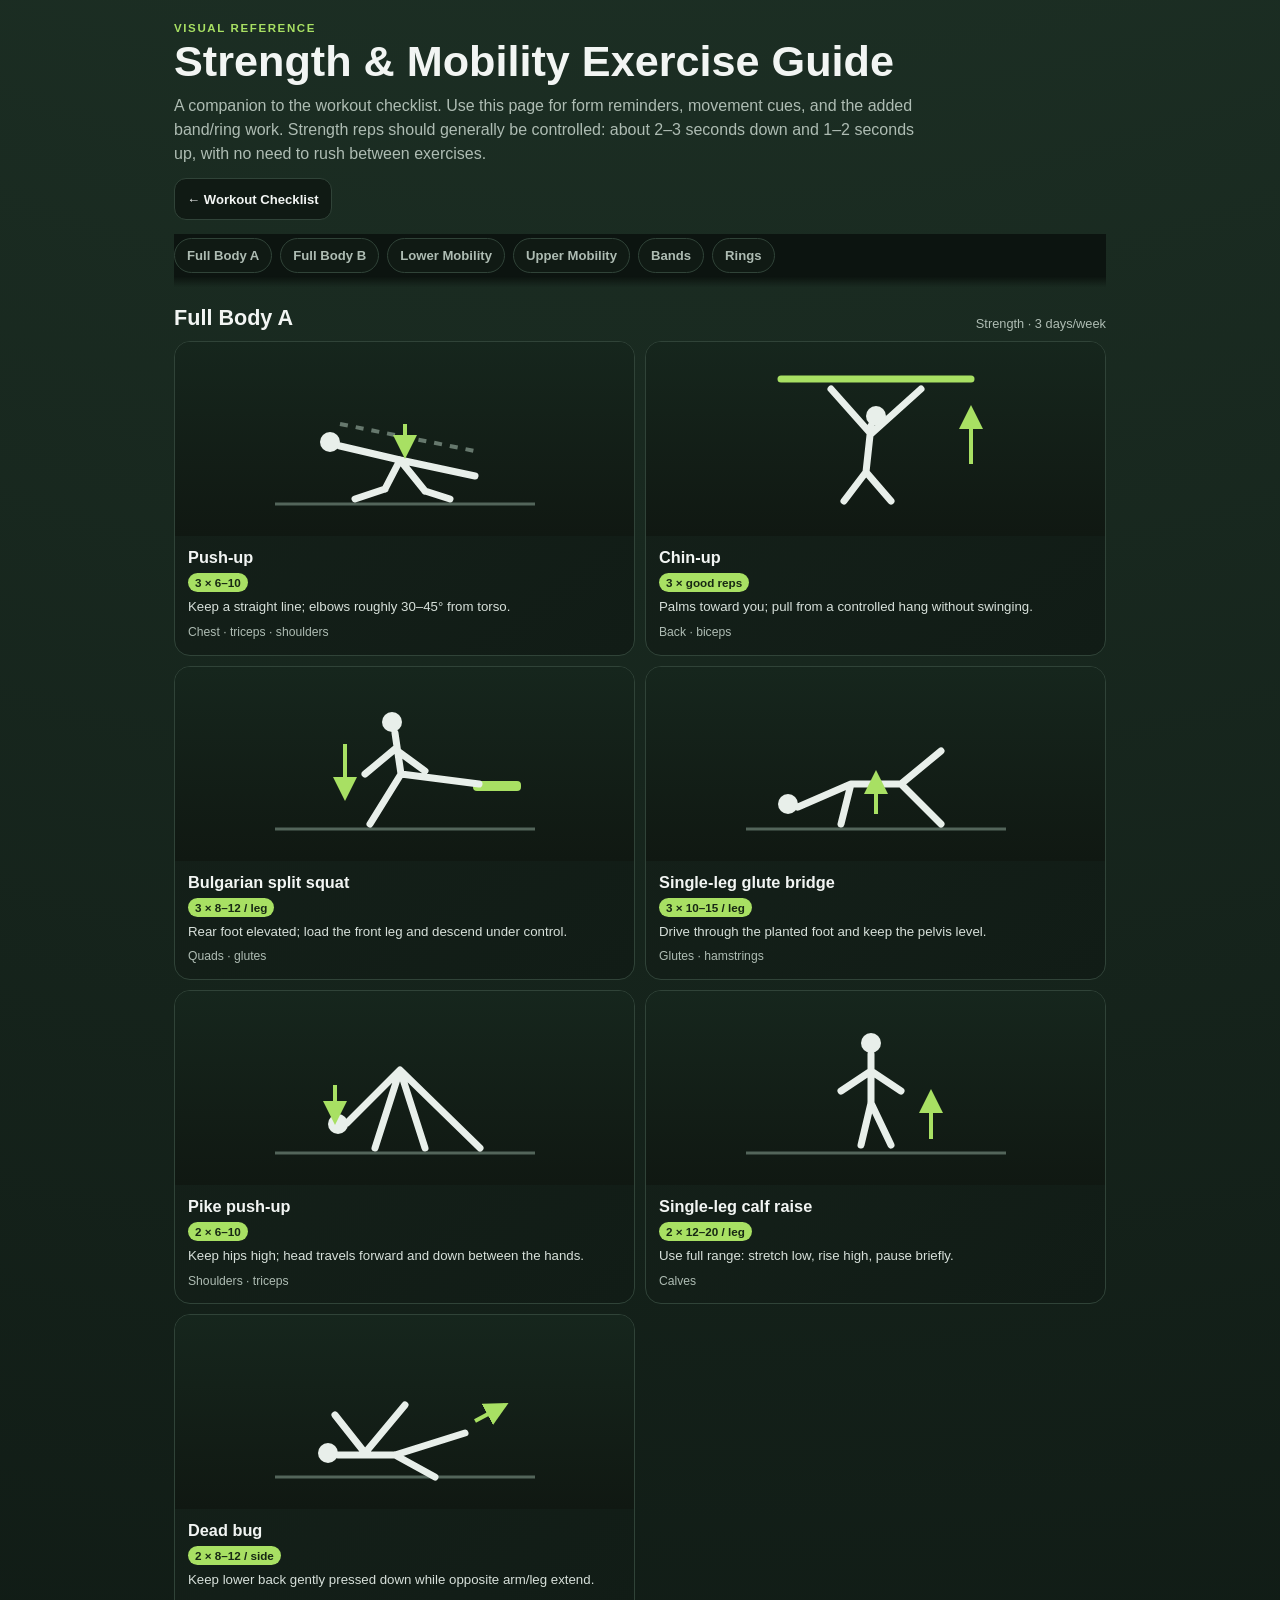
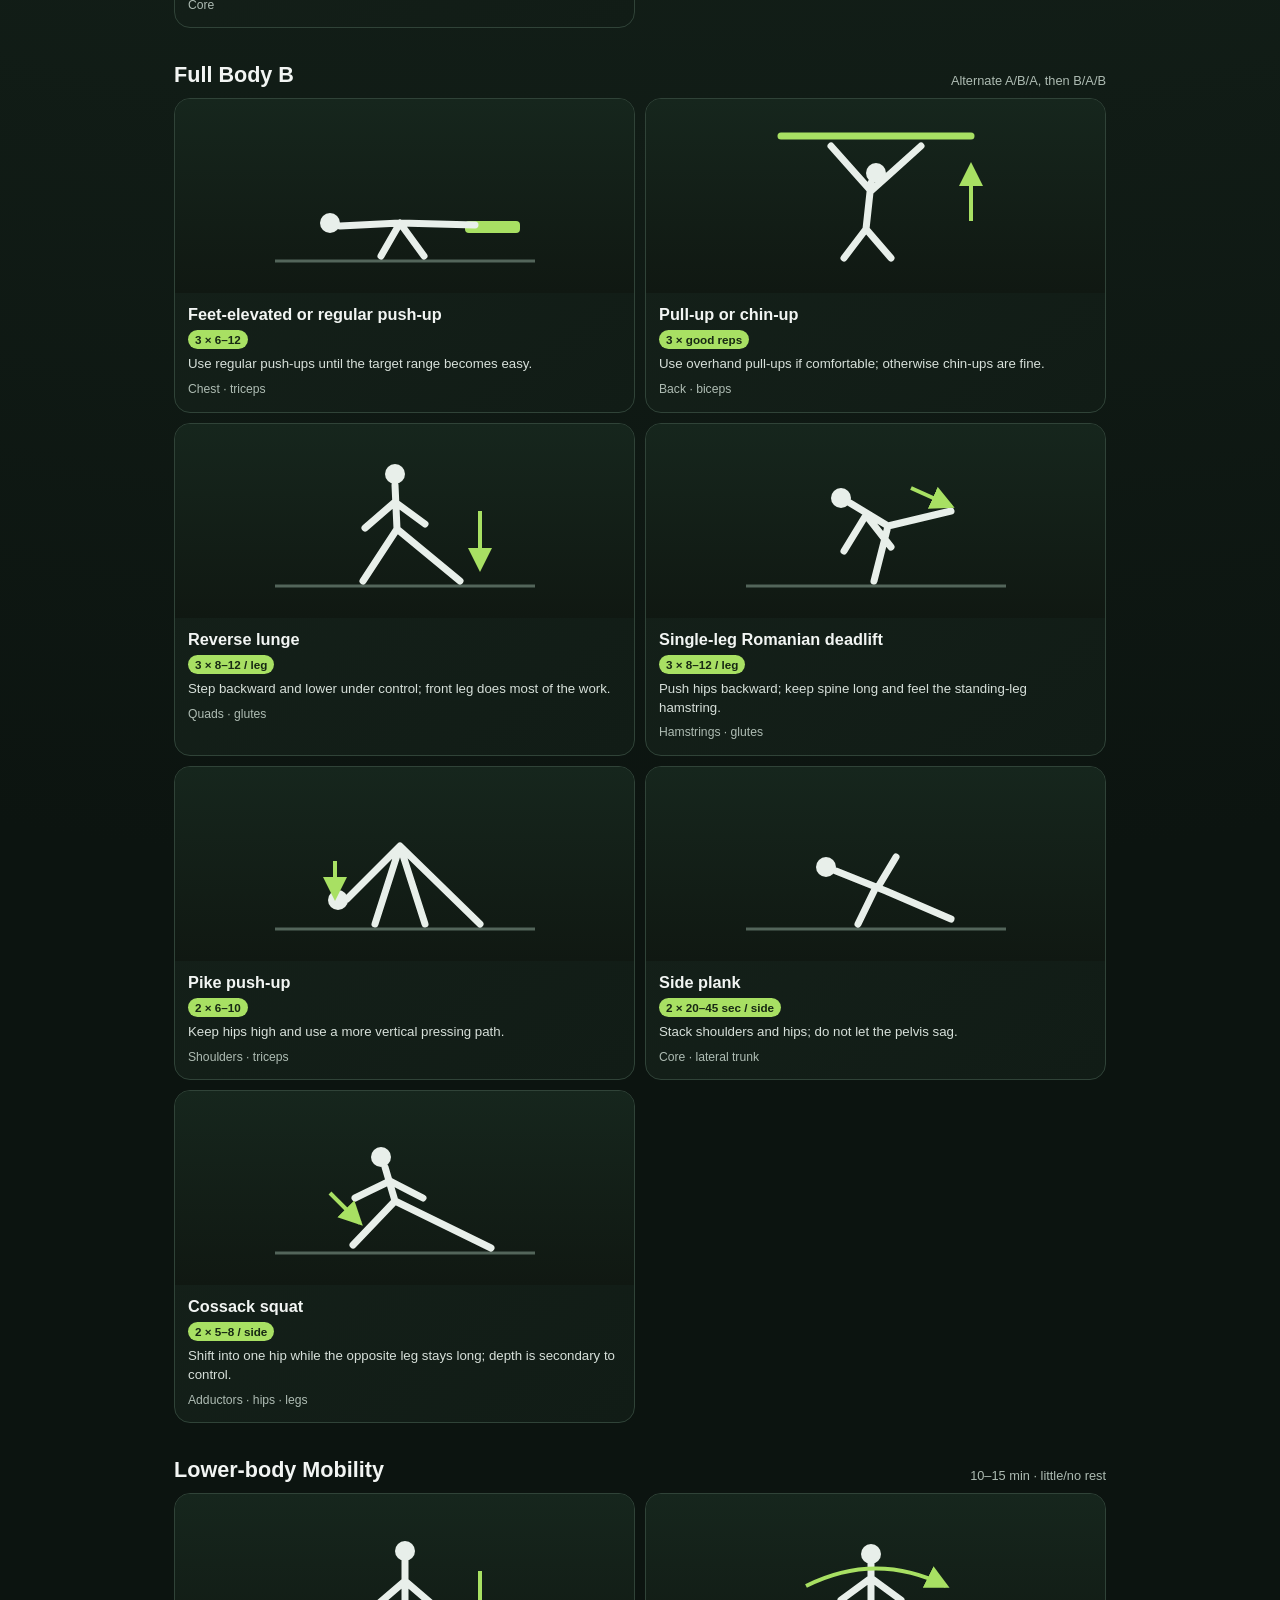
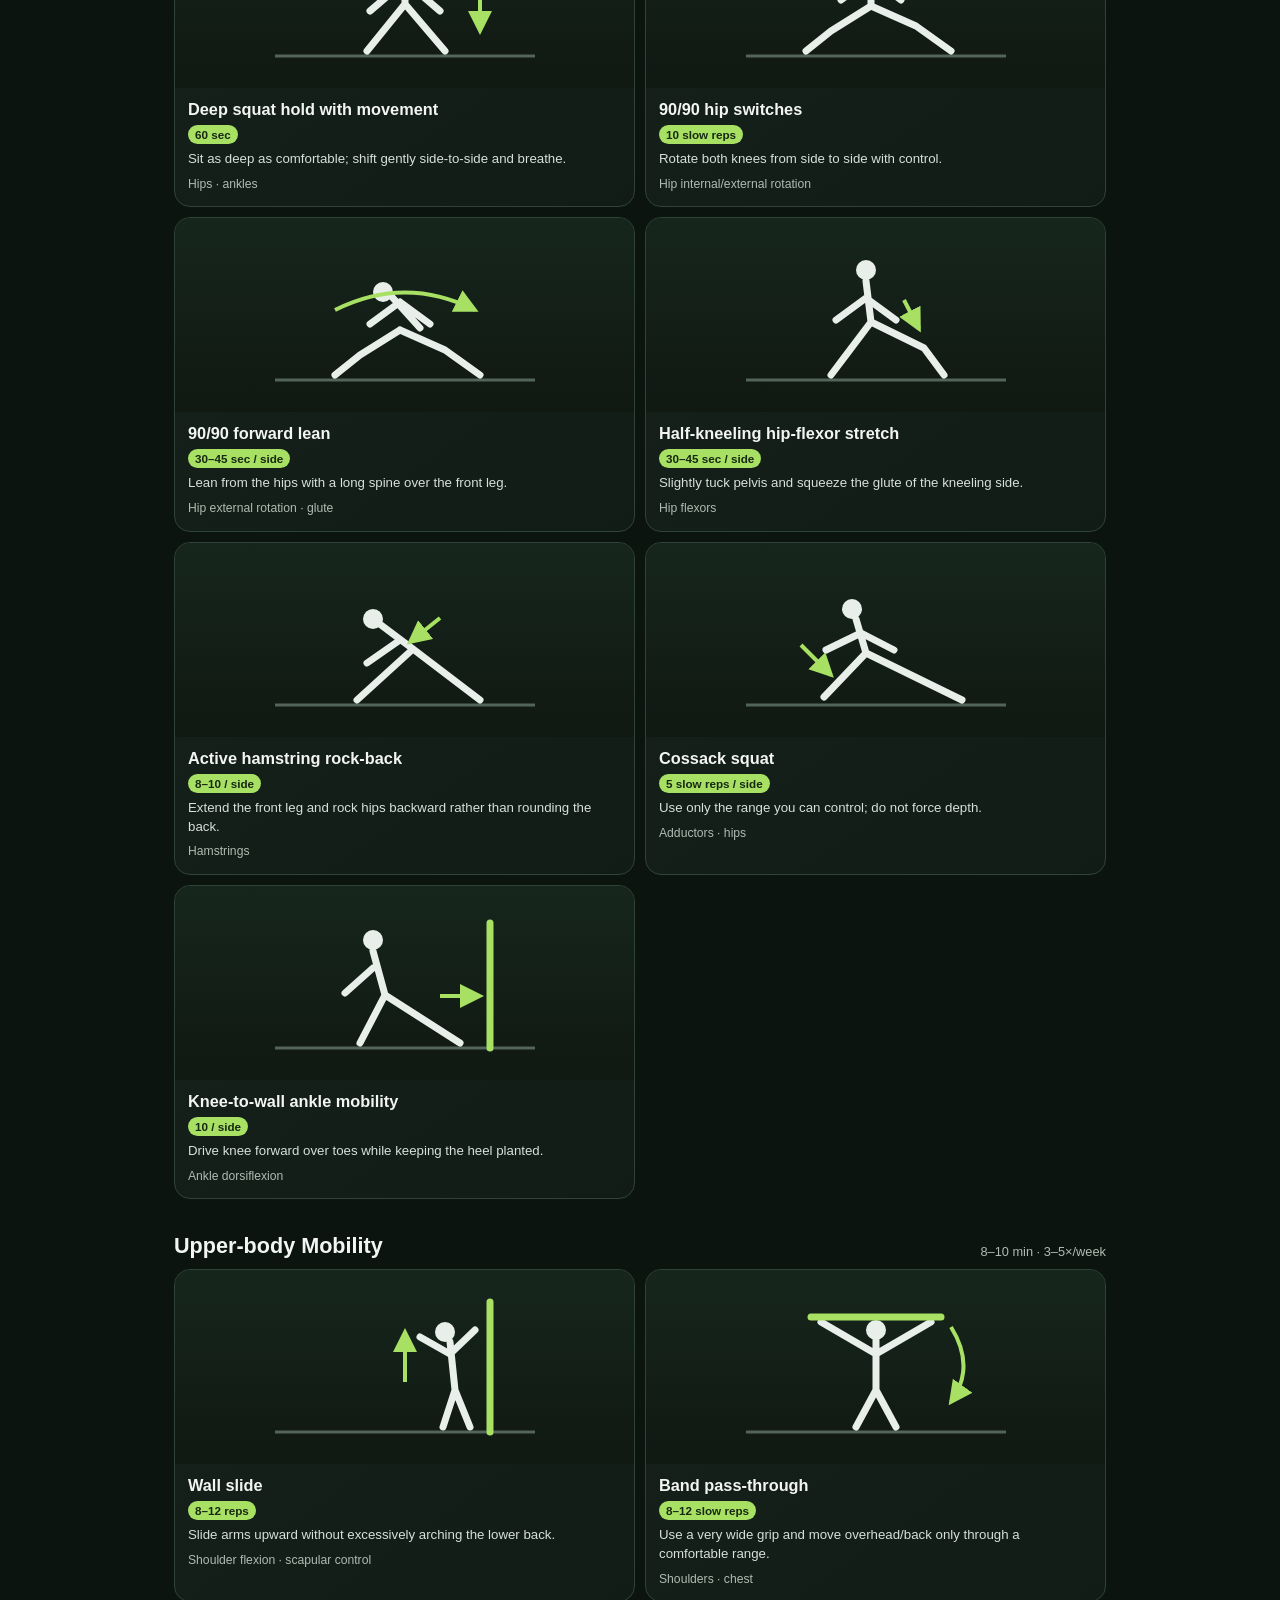
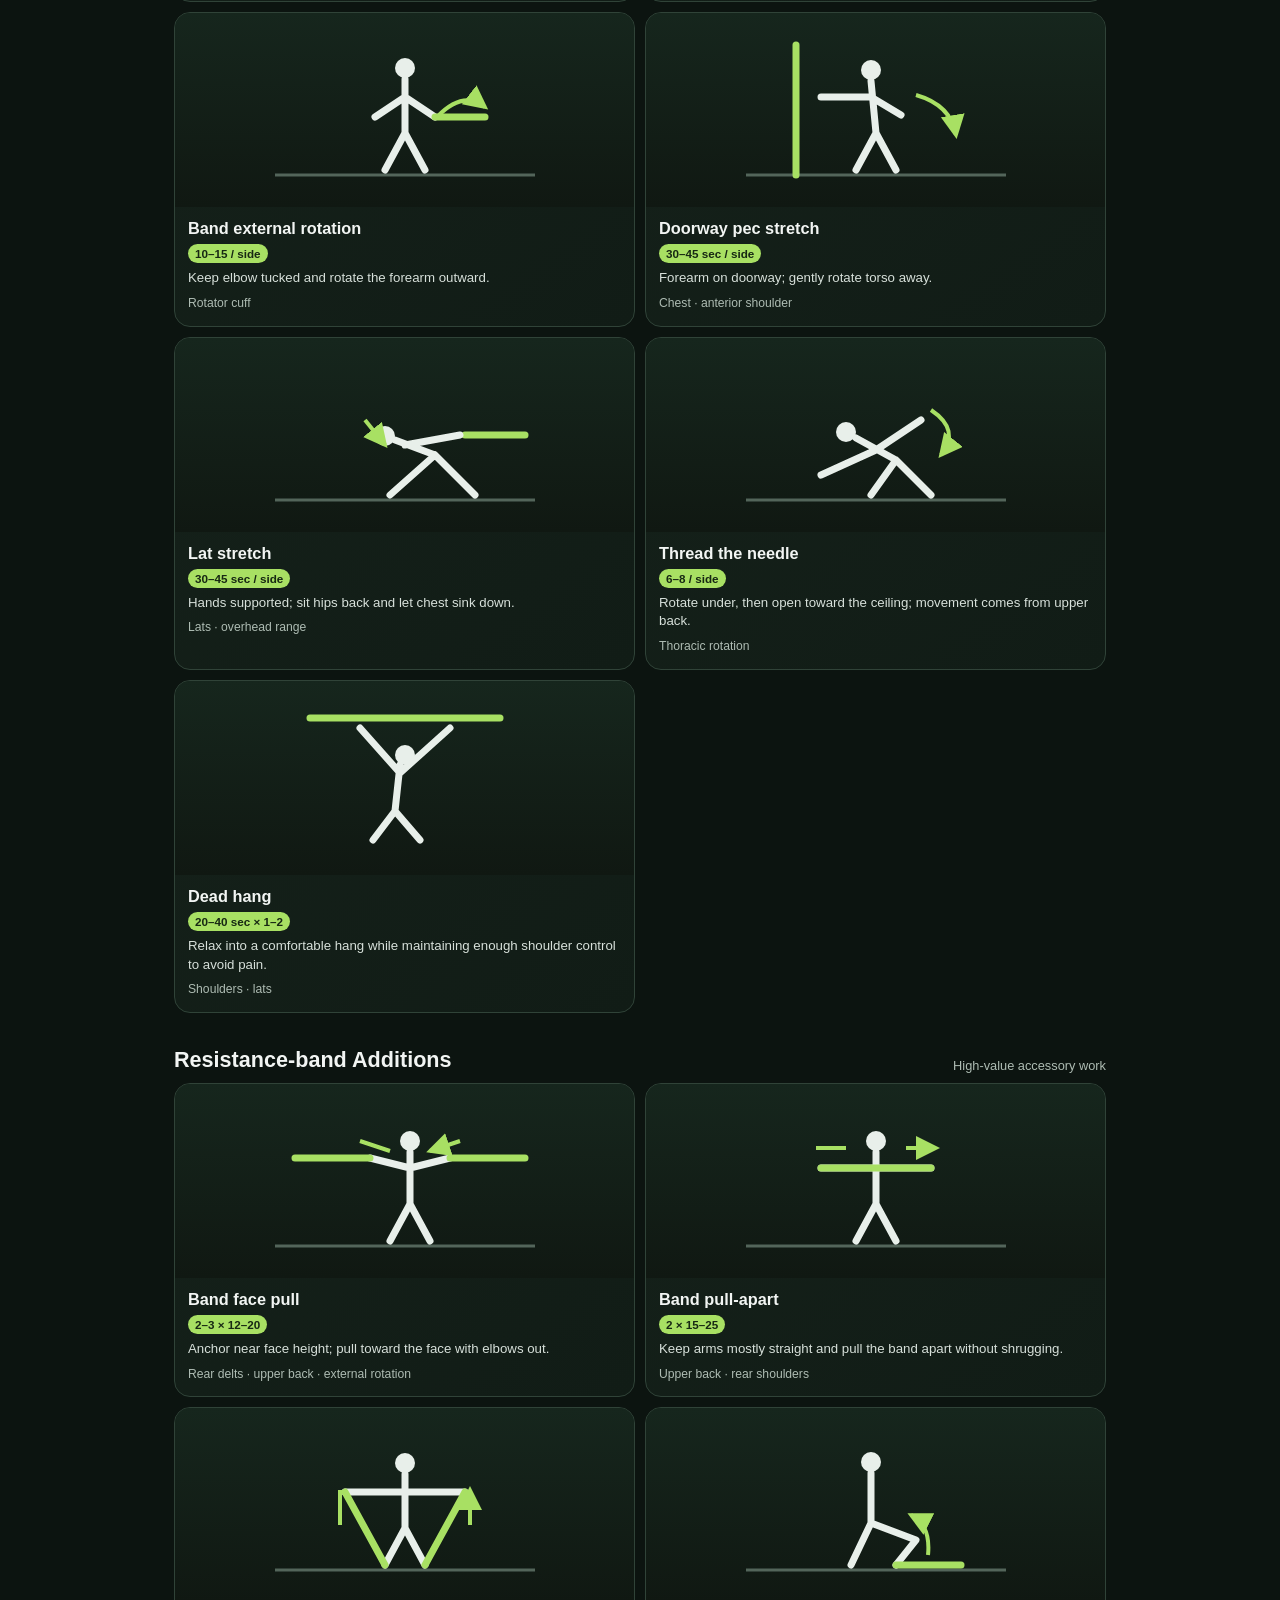
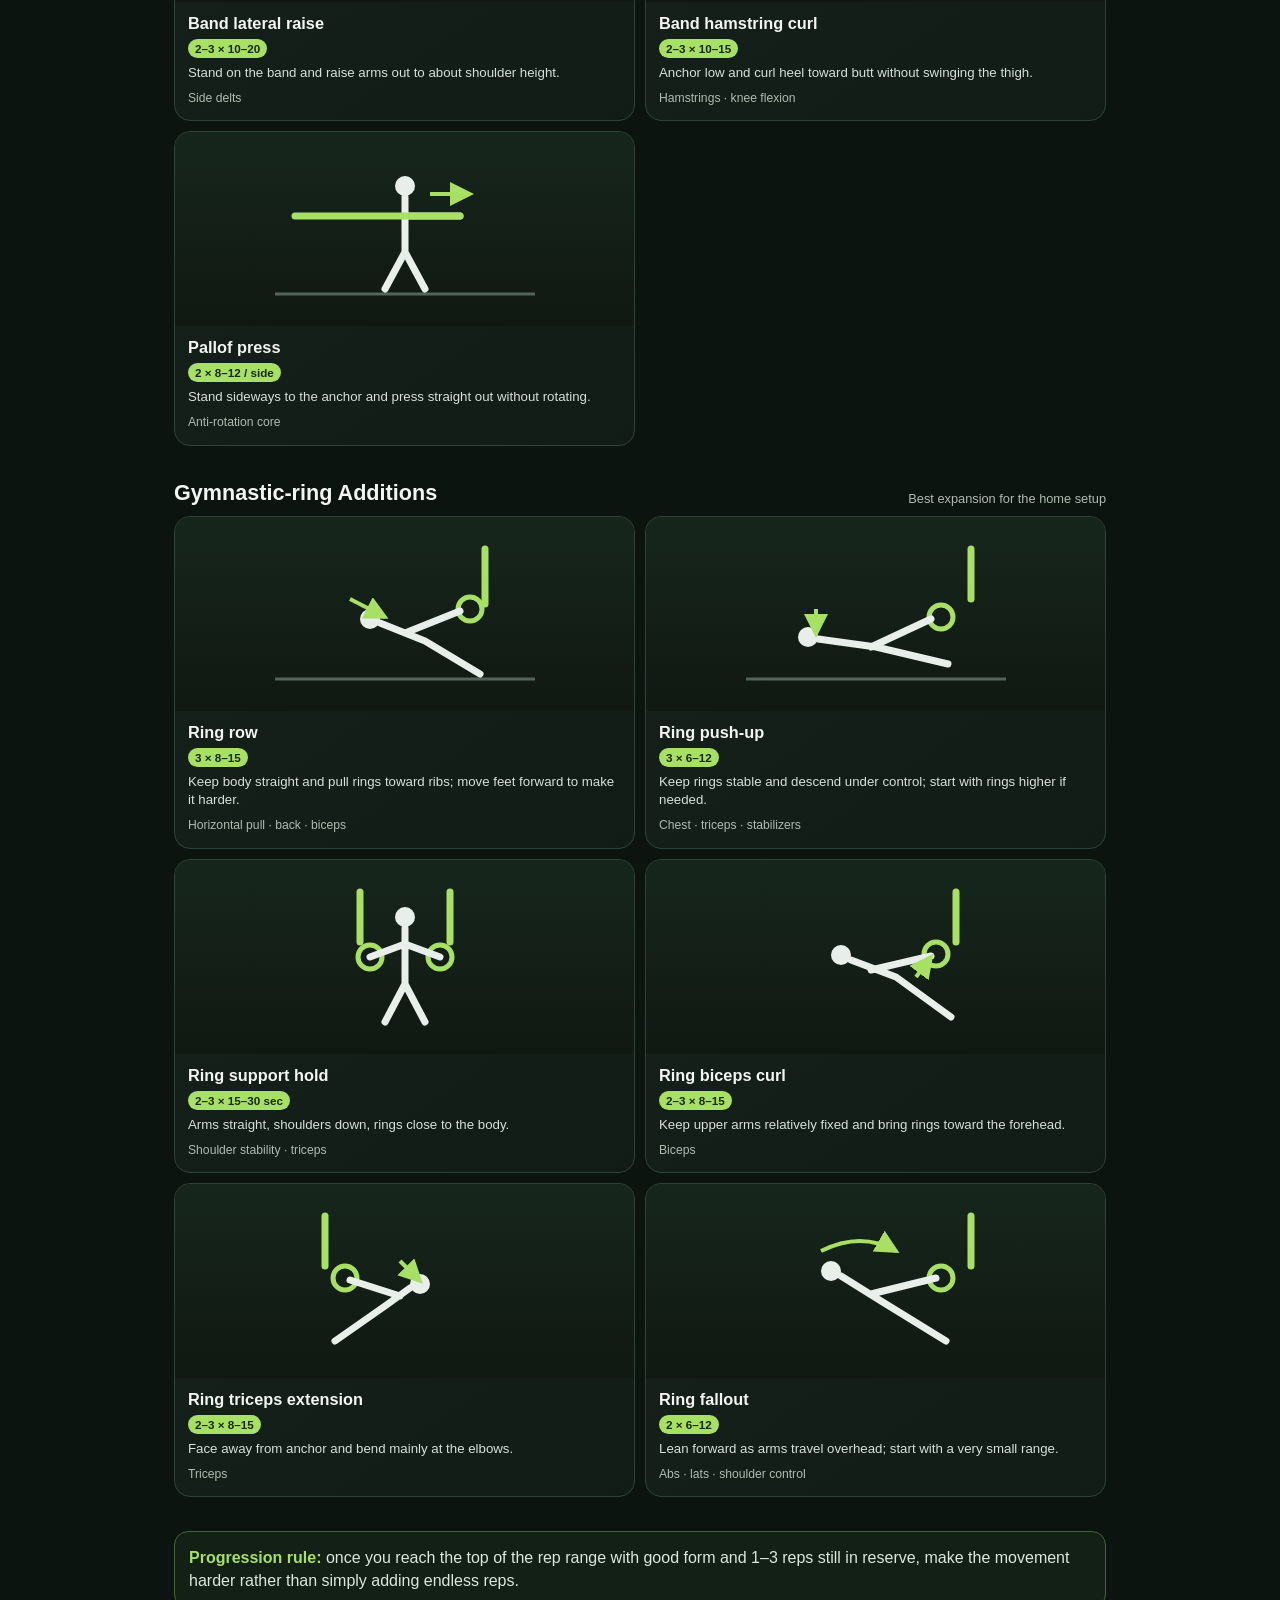
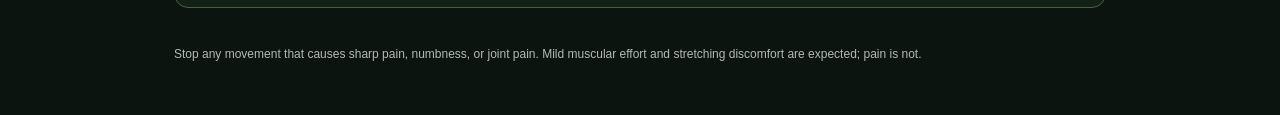
==== commit 85b8761f: "Link visual guide back to workout checklist" ====
--- a/exercise-guide.html
+++ b/exercise-guide.html
@@ -27,6 +27,8 @@
     .eyebrow{margin:0 0 5px;color:var(--accent);font-size:.72rem;font-weight:800;letter-spacing:.14em;text-transform:uppercase}
     h1{margin:0;font-size:clamp(1.8rem,5vw,2.7rem);line-height:1.05}
     .intro{margin:10px 0 0;color:var(--muted);line-height:1.5;max-width:760px}
+    .backlink{display:inline-flex;align-items:center;min-height:42px;margin-top:12px;padding:0 12px;border:1px solid var(--line);border-radius:12px;background:#101a14;color:var(--text);text-decoration:none;font-weight:750;font-size:.82rem}
+    .backlink:hover,.backlink:focus{border-color:var(--accent)}
     .nav{display:flex;gap:8px;overflow:auto;padding:4px 0 14px;position:sticky;top:0;z-index:5;background:linear-gradient(var(--bg) 80%,transparent)}
     .nav a{flex:0 0 auto;text-decoration:none;padding:9px 12px;border:1px solid var(--line);border-radius:999px;background:#101a14;color:var(--muted);font-weight:750;font-size:.82rem}
     .nav a:hover,.nav a:focus{border-color:var(--accent);color:var(--text)}
@@ -62,6 +64,7 @@
       <p class="eyebrow">Visual reference</p>
       <h1>Strength & Mobility Exercise Guide</h1>
       <p class="intro">A companion to the workout checklist. Use this page for form reminders, movement cues, and the added band/ring work. Strength reps should generally be controlled: about 2–3 seconds down and 1–2 seconds up, with no need to rush between exercises.</p>
+      <a class="backlink" href="index.html">← Workout Checklist</a>
     </header>
 
     <nav class="nav" aria-label="Sections">
@@ -187,4 +190,4 @@
     }
   </script>
 </body>
-</html>
+</html>
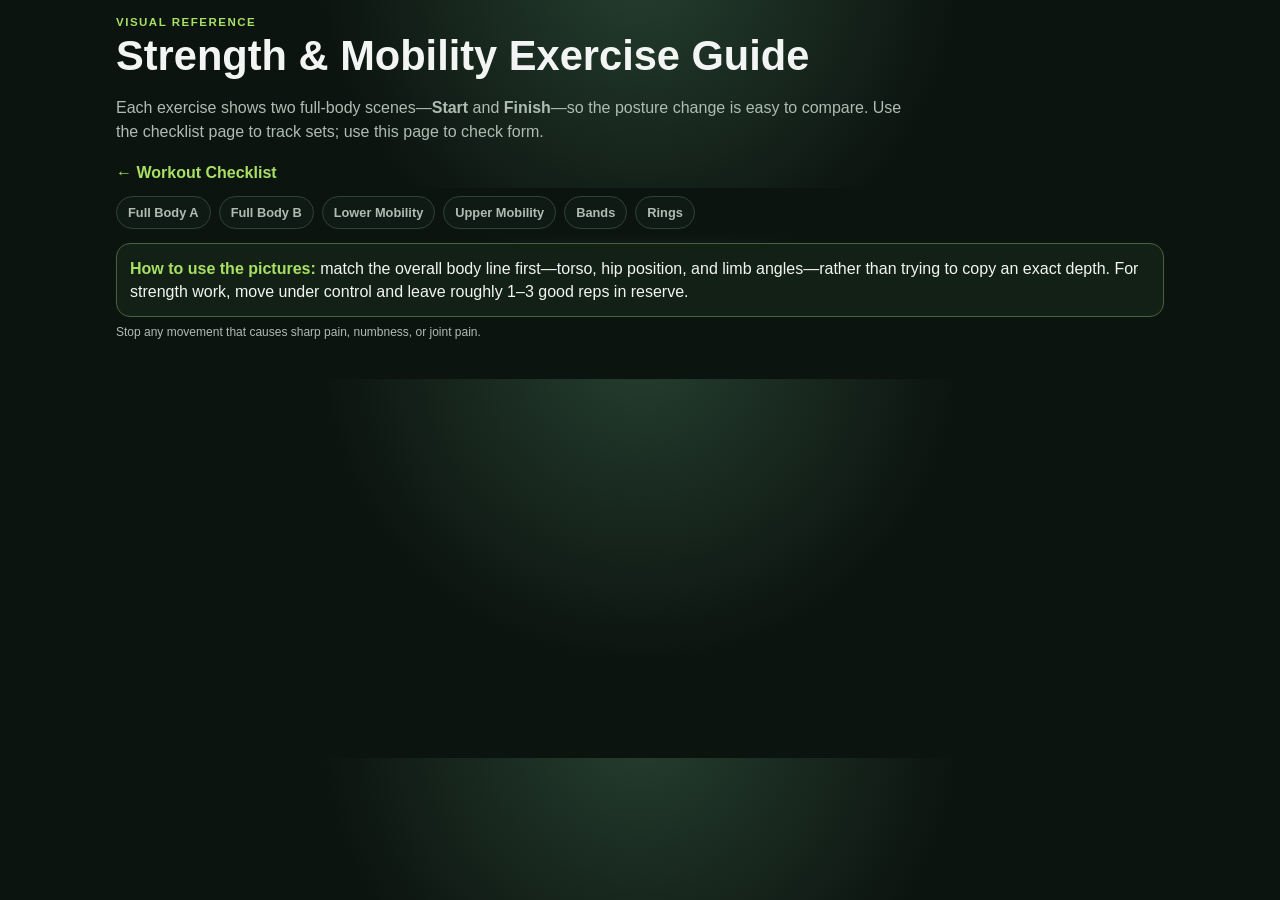
==== commit a22a31c6: "Improve exercise guide with two-scene visuals" ====
--- a/exercise-guide.html
+++ b/exercise-guide.html
@@ -1,193 +1,30 @@
 <!doctype html>
-<html lang="en">
-<head>
-  <meta charset="utf-8">
-  <meta name="viewport" content="width=device-width, initial-scale=1, viewport-fit=cover">
-  <meta name="theme-color" content="#0c1410">
-  <title>Exercise Reference Guide</title>
-  <style>
-    :root {
-      color-scheme: dark;
-      --bg:#0c1410;
-      --surface:#15211a;
-      --surface2:#1b2b22;
-      --line:#304338;
-      --text:#f2f5f3;
-      --muted:#aebcb3;
-      --accent:#a8e063;
-      --accent-dark:#172813;
-      font-family: ui-rounded,"SF Pro Rounded",-apple-system,BlinkMacSystemFont,"Segoe UI",sans-serif;
-    }
-    *{box-sizing:border-box}
-    html{scroll-behavior:smooth}
-    body{margin:0;background:radial-gradient(circle at 50% -20%,#263f30 0,var(--bg) 42%);color:var(--text)}
-    a{color:inherit}
-    .page{width:min(100%,960px);margin:auto;padding:max(14px,env(safe-area-inset-top)) 14px max(28px,env(safe-area-inset-bottom))}
-    header{padding:8px 0 14px}
-    .eyebrow{margin:0 0 5px;color:var(--accent);font-size:.72rem;font-weight:800;letter-spacing:.14em;text-transform:uppercase}
-    h1{margin:0;font-size:clamp(1.8rem,5vw,2.7rem);line-height:1.05}
-    .intro{margin:10px 0 0;color:var(--muted);line-height:1.5;max-width:760px}
-    .backlink{display:inline-flex;align-items:center;min-height:42px;margin-top:12px;padding:0 12px;border:1px solid var(--line);border-radius:12px;background:#101a14;color:var(--text);text-decoration:none;font-weight:750;font-size:.82rem}
-    .backlink:hover,.backlink:focus{border-color:var(--accent)}
-    .nav{display:flex;gap:8px;overflow:auto;padding:4px 0 14px;position:sticky;top:0;z-index:5;background:linear-gradient(var(--bg) 80%,transparent)}
-    .nav a{flex:0 0 auto;text-decoration:none;padding:9px 12px;border:1px solid var(--line);border-radius:999px;background:#101a14;color:var(--muted);font-weight:750;font-size:.82rem}
-    .nav a:hover,.nav a:focus{border-color:var(--accent);color:var(--text)}
-    section{scroll-margin-top:70px;margin:18px 0 34px}
-    .section-head{display:flex;justify-content:space-between;gap:10px;align-items:end;margin-bottom:10px}
-    h2{margin:0;font-size:1.35rem}
-    .section-note{margin:0;color:var(--muted);font-size:.8rem;text-align:right}
-    .grid{display:grid;grid-template-columns:repeat(2,minmax(0,1fr));gap:10px}
-    .card{border:1px solid var(--line);border-radius:16px;background:linear-gradient(145deg,var(--surface),#111c16);overflow:hidden}
-    .visual{display:grid;place-items:center;min-height:190px;padding:12px;background:linear-gradient(180deg,#16261d,#101812)}
-    .visual svg{width:100%;max-width:300px;height:170px}
-    .body-line{stroke:#e8efea;stroke-width:7;stroke-linecap:round;stroke-linejoin:round;fill:none}
-    .joint{fill:#e8efea}
-    .prop{stroke:var(--accent);stroke-width:7;stroke-linecap:round;fill:none}
-    .ghost{stroke:#66786d;stroke-width:4;stroke-dasharray:8 8;fill:none}
-    .floor{stroke:#53655a;stroke-width:3}
-    .arrow{stroke:var(--accent);stroke-width:4;fill:none;marker-end:url(#arrow)}
-    .info{padding:12px 13px 14px}
-    h3{margin:0 0 6px;font-size:1.02rem}
-    .dose{display:inline-block;margin-bottom:6px;padding:3px 7px;border-radius:999px;background:var(--accent);color:var(--accent-dark);font-size:.73rem;font-weight:850}
-    .cue{margin:0;color:#d7e0da;font-size:.83rem;line-height:1.42}
-    .why{margin:7px 0 0;color:var(--muted);font-size:.76rem;line-height:1.35}
-    .callout{margin:26px 0;padding:14px;border:1px solid #45623d;border-radius:14px;background:#132016;color:#dce7de;line-height:1.45}
-    .callout strong{color:var(--accent)}
-    footer{padding:12px 0 24px;color:var(--muted);font-size:.75rem;line-height:1.45}
-    @media(max-width:700px){.grid{grid-template-columns:1fr}.visual{min-height:170px}.visual svg{height:150px}.section-head{display:block}.section-note{text-align:left;margin-top:4px}}
-    @media(prefers-reduced-motion:reduce){html{scroll-behavior:auto}}
-  </style>
-</head>
-<body>
-  <main class="page">
-    <header>
-      <p class="eyebrow">Visual reference</p>
-      <h1>Strength & Mobility Exercise Guide</h1>
-      <p class="intro">A companion to the workout checklist. Use this page for form reminders, movement cues, and the added band/ring work. Strength reps should generally be controlled: about 2–3 seconds down and 1–2 seconds up, with no need to rush between exercises.</p>
-      <a class="backlink" href="index.html">← Workout Checklist</a>
-    </header>
-
-    <nav class="nav" aria-label="Sections">
-      <a href="#a">Full Body A</a><a href="#b">Full Body B</a><a href="#lower">Lower Mobility</a><a href="#upper">Upper Mobility</a><a href="#bands">Bands</a><a href="#rings">Rings</a>
-    </nav>
-
-    <div id="content"></div>
-
-    <div class="callout"><strong>Progression rule:</strong> once you reach the top of the rep range with good form and 1–3 reps still in reserve, make the movement harder rather than simply adding endless reps.</div>
-
-    <footer>Stop any movement that causes sharp pain, numbness, or joint pain. Mild muscular effort and stretching discomfort are expected; pain is not.</footer>
-  </main>
-
-  <script>
-    const sections = [
-      {id:'a', title:'Full Body A', note:'Strength · 3 days/week', items:[
-        ['Push-up','3 × 6–10','Keep a straight line; elbows roughly 30–45° from torso.','Chest · triceps · shoulders','pushup'],
-        ['Chin-up','3 × good reps','Palms toward you; pull from a controlled hang without swinging.','Back · biceps','chinup'],
-        ['Bulgarian split squat','3 × 8–12 / leg','Rear foot elevated; load the front leg and descend under control.','Quads · glutes','split'],
-        ['Single-leg glute bridge','3 × 10–15 / leg','Drive through the planted foot and keep the pelvis level.','Glutes · hamstrings','bridge'],
-        ['Pike push-up','2 × 6–10','Keep hips high; head travels forward and down between the hands.','Shoulders · triceps','pike'],
-        ['Single-leg calf raise','2 × 12–20 / leg','Use full range: stretch low, rise high, pause briefly.','Calves','calf'],
-        ['Dead bug','2 × 8–12 / side','Keep lower back gently pressed down while opposite arm/leg extend.','Core','deadbug']
-      ]},
-      {id:'b', title:'Full Body B', note:'Alternate A/B/A, then B/A/B', items:[
-        ['Feet-elevated or regular push-up','3 × 6–12','Use regular push-ups until the target range becomes easy.','Chest · triceps','decline'],
-        ['Pull-up or chin-up','3 × good reps','Use overhand pull-ups if comfortable; otherwise chin-ups are fine.','Back · biceps','pullup'],
-        ['Reverse lunge','3 × 8–12 / leg','Step backward and lower under control; front leg does most of the work.','Quads · glutes','lunge'],
-        ['Single-leg Romanian deadlift','3 × 8–12 / leg','Push hips backward; keep spine long and feel the standing-leg hamstring.','Hamstrings · glutes','rdl'],
-        ['Pike push-up','2 × 6–10','Keep hips high and use a more vertical pressing path.','Shoulders · triceps','pike'],
-        ['Side plank','2 × 20–45 sec / side','Stack shoulders and hips; do not let the pelvis sag.','Core · lateral trunk','sideplank'],
-        ['Cossack squat','2 × 5–8 / side','Shift into one hip while the opposite leg stays long; depth is secondary to control.','Adductors · hips · legs','cossack']
-      ]},
-      {id:'lower', title:'Lower-body Mobility', note:'10–15 min · little/no rest', items:[
-        ['Deep squat hold with movement','60 sec','Sit as deep as comfortable; shift gently side-to-side and breathe.','Hips · ankles','deepsquat'],
-        ['90/90 hip switches','10 slow reps','Rotate both knees from side to side with control.','Hip internal/external rotation','9090switch'],
-        ['90/90 forward lean','30–45 sec / side','Lean from the hips with a long spine over the front leg.','Hip external rotation · glute','9090lean'],
-        ['Half-kneeling hip-flexor stretch','30–45 sec / side','Slightly tuck pelvis and squeeze the glute of the kneeling side.','Hip flexors','hipflexor'],
-        ['Active hamstring rock-back','8–10 / side','Extend the front leg and rock hips backward rather than rounding the back.','Hamstrings','hamrock'],
-        ['Cossack squat','5 slow reps / side','Use only the range you can control; do not force depth.','Adductors · hips','cossack'],
-        ['Knee-to-wall ankle mobility','10 / side','Drive knee forward over toes while keeping the heel planted.','Ankle dorsiflexion','ankle']
-      ]},
-      {id:'upper', title:'Upper-body Mobility', note:'8–10 min · 3–5×/week', items:[
-        ['Wall slide','8–12 reps','Slide arms upward without excessively arching the lower back.','Shoulder flexion · scapular control','wallslide'],
-        ['Band pass-through','8–12 slow reps','Use a very wide grip and move overhead/back only through a comfortable range.','Shoulders · chest','passthrough'],
-        ['Band external rotation','10–15 / side','Keep elbow tucked and rotate the forearm outward.','Rotator cuff','externalrot'],
-        ['Doorway pec stretch','30–45 sec / side','Forearm on doorway; gently rotate torso away.','Chest · anterior shoulder','doorpec'],
-        ['Lat stretch','30–45 sec / side','Hands supported; sit hips back and let chest sink down.','Lats · overhead range','latstretch'],
-        ['Thread the needle','6–8 / side','Rotate under, then open toward the ceiling; movement comes from upper back.','Thoracic rotation','thread'],
-        ['Dead hang','20–40 sec × 1–2','Relax into a comfortable hang while maintaining enough shoulder control to avoid pain.','Shoulders · lats','hang']
-      ]},
-      {id:'bands', title:'Resistance-band Additions', note:'High-value accessory work', items:[
-        ['Band face pull','2–3 × 12–20','Anchor near face height; pull toward the face with elbows out.','Rear delts · upper back · external rotation','facepull'],
-        ['Band pull-apart','2 × 15–25','Keep arms mostly straight and pull the band apart without shrugging.','Upper back · rear shoulders','pullapart'],
-        ['Band lateral raise','2–3 × 10–20','Stand on the band and raise arms out to about shoulder height.','Side delts','lateral'],
-        ['Band hamstring curl','2–3 × 10–15','Anchor low and curl heel toward butt without swinging the thigh.','Hamstrings · knee flexion','hamcurl'],
-        ['Pallof press','2 × 8–12 / side','Stand sideways to the anchor and press straight out without rotating.','Anti-rotation core','pallof']
-      ]},
-      {id:'rings', title:'Gymnastic-ring Additions', note:'Best expansion for the home setup', items:[
-        ['Ring row','3 × 8–15','Keep body straight and pull rings toward ribs; move feet forward to make it harder.','Horizontal pull · back · biceps','ringrow'],
-        ['Ring push-up','3 × 6–12','Keep rings stable and descend under control; start with rings higher if needed.','Chest · triceps · stabilizers','ringpush'],
-        ['Ring support hold','2–3 × 15–30 sec','Arms straight, shoulders down, rings close to the body.','Shoulder stability · triceps','support'],
-        ['Ring biceps curl','2–3 × 8–15','Keep upper arms relatively fixed and bring rings toward the forehead.','Biceps','ringcurl'],
-        ['Ring triceps extension','2–3 × 8–15','Face away from anchor and bend mainly at the elbows.','Triceps','ringtri'],
-        ['Ring fallout','2 × 6–12','Lean forward as arms travel overhead; start with a very small range.','Abs · lats · shoulder control','fallout']
-      ]}
-    ];
-
-    function person(type){
-      const defs='<defs><marker id="arrow" markerWidth="8" markerHeight="8" refX="5" refY="3" orient="auto"><path d="M0,0 L0,6 L6,3 z" fill="#a8e063"/></marker></defs>';
-      const floor='<line class="floor" x1="20" y1="150" x2="280" y2="150"/>';
-      const head=(x,y)=>`<circle class="joint" cx="${x}" cy="${y}" r="10"/>`;
-      switch(type){
-        case 'pushup': return `<svg viewBox="0 0 300 170">${defs}${floor}${head(75,88)}<path class="body-line" d="M85 92 L145 106 L220 122 M145 106 L130 135 M130 135 L100 145 M145 106 L170 137 M170 137 L195 145"/><path class="ghost" d="M85 70 L150 83 L225 98"/><path class="arrow" d="M150 70 L150 101"/></svg>`;
-        case 'chinup': case 'pullup': case 'hang': return `<svg viewBox="0 0 300 170">${defs}<line class="prop" x1="55" y1="25" x2="245" y2="25"/>${head(150,62)}<path class="body-line" d="M145 72 L140 118 M140 118 L118 147 M140 118 L165 147 M145 80 L105 35 M145 80 L195 35"/>${type==='hang'?'':'<path class="arrow" d="M245 110 L245 55"/>'}</svg>`;
-        case 'split': return `<svg viewBox="0 0 300 170">${defs}${floor}<rect x="218" y="102" width="48" height="10" rx="4" fill="#a8e063"/>${head(137,43)}<path class="body-line" d="M140 54 L146 95 M146 95 L115 145 M146 95 L224 105 M140 70 L110 95 M140 70 L170 92"/><path class="arrow" d="M90 65 L90 118"/></svg>`;
-        case 'bridge': return `<svg viewBox="0 0 300 170">${defs}${floor}${head(62,125)}<path class="body-line" d="M72 128 L125 105 L175 105 M175 105 L215 145 M125 105 L115 145 M175 105 L215 72"/><path class="arrow" d="M150 135 L150 95"/></svg>`;
-        case 'pike': return `<svg viewBox="0 0 300 170">${defs}${floor}${head(83,121)}<path class="body-line" d="M92 120 L145 67 L225 145 M145 67 L120 145 M145 67 L170 145"/><path class="arrow" d="M80 82 L80 118"/></svg>`;
-        case 'calf': return `<svg viewBox="0 0 300 170">${defs}${floor}${head(145,40)}<path class="body-line" d="M145 51 L145 100 M145 68 L115 88 M145 68 L175 88 M145 100 L135 142 M145 100 L165 142"/><path class="arrow" d="M205 136 L205 90"/></svg>`;
-        case 'deadbug': return `<svg viewBox="0 0 300 170">${defs}${floor}${head(73,126)}<path class="body-line" d="M83 128 L140 128 M110 126 L80 88 M140 128 L210 106 M140 128 L180 150 M110 126 L150 78"/><path class="arrow" d="M220 94 L250 78"/></svg>`;
-        case 'decline': return `<svg viewBox="0 0 300 170">${defs}${floor}<rect x="210" y="110" width="55" height="12" rx="4" fill="#a8e063"/>${head(75,112)}<path class="body-line" d="M85 115 L145 112 L220 114 M145 112 L126 145 M145 112 L169 145"/></svg>`;
-        case 'lunge': return `<svg viewBox="0 0 300 170">${defs}${floor}${head(140,38)}<path class="body-line" d="M140 49 L142 93 M142 93 L108 145 M142 93 L205 145 M140 66 L110 92 M140 66 L170 88"/><path class="arrow" d="M225 75 L225 132"/></svg>`;
-        case 'rdl': return `<svg viewBox="0 0 300 170">${defs}${floor}${head(115,62)}<path class="body-line" d="M124 67 L162 90 M162 90 L148 145 M162 90 L225 75 M140 79 L118 115 M140 79 L165 111"/><path class="arrow" d="M185 52 L225 70"/></svg>`;
-        case 'sideplank': return `<svg viewBox="0 0 300 170">${defs}${floor}${head(100,88)}<path class="body-line" d="M110 92 L160 112 L225 140 M150 108 L132 145 M152 108 L170 78"/></svg>`;
-        case 'cossack': return `<svg viewBox="0 0 300 170">${defs}${floor}${head(126,54)}<path class="body-line" d="M130 64 L140 98 M140 98 L98 142 M140 98 L236 145 M135 78 L100 95 M135 78 L168 95"/><path class="arrow" d="M75 90 L105 120"/></svg>`;
-        case 'deepsquat': return `<svg viewBox="0 0 300 170">${defs}${floor}${head(150,45)}<path class="body-line" d="M150 55 L150 98 M150 98 L112 145 M150 98 L190 145 M150 75 L115 105 M150 75 L185 105"/><path class="arrow" d="M225 65 L225 125"/></svg>`;
-        case '9090switch': case '9090lean': return `<svg viewBox="0 0 300 170">${defs}${floor}${head(type==='9090lean'?128:145,type==='9090lean'?62:48)}<path class="body-line" d="M${type==='9090lean'?'137 67 L165 98':'145 58 L145 100'} M145 100 L105 125 L80 145 M145 100 L190 120 L225 145 M145 72 L115 94 M145 72 L175 94"/><path class="arrow" d="M80 80 Q150 45 220 80"/></svg>`;
-        case 'hipflexor': return `<svg viewBox="0 0 300 170">${defs}${floor}${head(140,40)}<path class="body-line" d="M140 51 L145 92 M145 92 L105 145 M145 92 L198 118 L218 145 M140 68 L110 90 M140 68 L170 90"/><path class="arrow" d="M178 70 L193 99"/></svg>`;
-        case 'hamrock': return `<svg viewBox="0 0 300 170">${defs}${floor}${head(118,64)}<path class="body-line" d="M126 70 L158 94 M158 94 L102 145 M158 94 L225 145 M145 85 L112 108"/><path class="arrow" d="M185 63 L155 87"/></svg>`;
-        case 'ankle': return `<svg viewBox="0 0 300 170">${defs}${floor}<line class="prop" x1="235" y1="25" x2="235" y2="150"/>${head(118,42)}<path class="body-line" d="M118 53 L130 97 M130 97 L105 145 M130 97 L205 145 M118 70 L90 95"/><path class="arrow" d="M185 98 L225 98"/></svg>`;
-        case 'wallslide': return `<svg viewBox="0 0 300 170">${defs}${floor}<line class="prop" x1="235" y1="20" x2="235" y2="150"/>${head(190,50)}<path class="body-line" d="M195 60 L200 108 M200 108 L188 145 M200 108 L215 145 M195 72 L165 55 M195 72 L220 48"/><path class="arrow" d="M150 100 L150 50"/></svg>`;
-        case 'passthrough': return `<svg viewBox="0 0 300 170">${defs}${floor}${head(150,48)}<path class="body-line" d="M150 58 L150 108 M150 108 L130 145 M150 108 L170 145 M150 72 L95 40 M150 72 L205 40"/><path class="prop" d="M85 35 L215 35"/><path class="arrow" d="M225 45 Q250 85 225 120"/></svg>`;
-        case 'externalrot': return `<svg viewBox="0 0 300 170">${defs}${floor}${head(150,43)}<path class="body-line" d="M150 54 L150 108 M150 108 L130 145 M150 108 L170 145 M150 72 L120 92 M150 72 L180 92"/><path class="prop" d="M180 92 L230 92"/><path class="arrow" d="M182 92 Q208 65 230 82"/></svg>`;
-        case 'doorpec': return `<svg viewBox="0 0 300 170">${defs}${floor}<line class="prop" x1="70" y1="20" x2="70" y2="150"/>${head(145,45)}<path class="body-line" d="M145 56 L150 108 M150 108 L130 145 M150 108 L170 145 M145 72 L95 72 M145 72 L175 90"/><path class="arrow" d="M190 70 Q225 80 230 110"/></svg>`;
-        case 'latstretch': return `<svg viewBox="0 0 300 170">${defs}${floor}<line class="prop" x1="210" y1="85" x2="270" y2="85"/>${head(130,86)}<path class="body-line" d="M140 90 L180 105 M180 105 L135 145 M180 105 L220 145 M150 95 L205 85"/><path class="arrow" d="M110 70 L130 95"/></svg>`;
-        case 'thread': return `<svg viewBox="0 0 300 170">${defs}${floor}${head(120,82)}<path class="body-line" d="M130 88 L170 110 M170 110 L145 145 M170 110 L205 145 M150 100 L95 125 M150 100 L195 70"/><path class="arrow" d="M205 60 Q235 80 215 105"/></svg>`;
-        case 'facepull': return `<svg viewBox="0 0 300 170">${defs}${floor}${head(155,45)}<path class="body-line" d="M155 56 L155 108 M155 108 L135 145 M155 108 L175 145 M155 72 L115 62 M155 72 L195 62"/><path class="prop" d="M40 62 L115 62 M195 62 L270 62"/><path class="arrow" d="M105 45 L135 55 M205 45 L175 55"/></svg>`;
-        case 'pullapart': return `<svg viewBox="0 0 300 170">${defs}${floor}${head(150,45)}<path class="body-line" d="M150 56 L150 108 M150 108 L130 145 M150 108 L170 145 M150 72 L95 72 M150 72 L205 72"/><path class="prop" d="M95 72 L205 72"/><path class="arrow" d="M120 52 L90 52 M180 52 L210 52"/></svg>`;
-        case 'lateral': return `<svg viewBox="0 0 300 170">${defs}${floor}${head(150,43)}<path class="body-line" d="M150 54 L150 108 M150 108 L130 145 M150 108 L170 145 M150 72 L90 72 M150 72 L210 72"/><path class="prop" d="M130 145 L90 72 M170 145 L210 72"/><path class="arrow" d="M85 105 L85 70 M215 105 L215 70"/></svg>`;
-        case 'hamcurl': return `<svg viewBox="0 0 300 170">${defs}${floor}${head(145,42)}<path class="body-line" d="M145 53 L145 103 M145 103 L125 145 M145 103 L190 120 L170 145"/><path class="prop" d="M170 145 L235 145"/><path class="arrow" d="M202 135 Q205 105 185 95"/></svg>`;
-        case 'pallof': return `<svg viewBox="0 0 300 170">${defs}${floor}${head(150,42)}<path class="body-line" d="M150 53 L150 108 M150 108 L130 145 M150 108 L170 145 M150 72 L205 72"/><path class="prop" d="M40 72 L205 72"/><path class="arrow" d="M175 50 L215 50"/></svg>`;
-        case 'ringrow': return `<svg viewBox="0 0 300 170">${defs}${floor}<line class="prop" x1="230" y1="20" x2="230" y2="75"/><circle cx="215" cy="80" r="12" stroke="#a8e063" stroke-width="5" fill="none"/>${head(115,90)}<path class="body-line" d="M125 94 L170 112 L225 145 M150 104 L205 82"/><path class="arrow" d="M95 70 L130 88"/></svg>`;
-        case 'ringpush': return `<svg viewBox="0 0 300 170">${defs}${floor}<line class="prop" x1="245" y1="20" x2="245" y2="70"/><circle cx="215" cy="88" r="12" stroke="#a8e063" stroke-width="5" fill="none"/>${head(82,108)}<path class="body-line" d="M92 110 L150 118 L222 135 M145 118 L205 90"/><path class="arrow" d="M90 80 L90 105"/></svg>`;
-        case 'support': return `<svg viewBox="0 0 300 170">${defs}<line class="prop" x1="105" y1="20" x2="105" y2="70"/><line class="prop" x1="195" y1="20" x2="195" y2="70"/><circle cx="115" cy="85" r="12" stroke="#a8e063" stroke-width="5" fill="none"/><circle cx="185" cy="85" r="12" stroke="#a8e063" stroke-width="5" fill="none"/>${head(150,45)}<path class="body-line" d="M150 56 L150 112 M150 112 L130 150 M150 112 L170 150 M150 72 L115 85 M150 72 L185 85"/></svg>`;
-        case 'ringcurl': return `<svg viewBox="0 0 300 170">${defs}<line class="prop" x1="230" y1="20" x2="230" y2="70"/><circle cx="210" cy="82" r="12" stroke="#a8e063" stroke-width="5" fill="none"/>${head(115,83)}<path class="body-line" d="M125 88 L170 105 L225 145 M145 98 L205 84"/><path class="arrow" d="M190 105 L205 85"/></svg>`;
-        case 'ringtri': return `<svg viewBox="0 0 300 170">${defs}<line class="prop" x1="70" y1="20" x2="70" y2="70"/><circle cx="90" cy="82" r="12" stroke="#a8e063" stroke-width="5" fill="none"/>${head(165,88)}<path class="body-line" d="M155 92 L130 110 L80 145 M145 100 L95 84"/><path class="arrow" d="M145 65 L165 85"/></svg>`;
-        case 'fallout': return `<svg viewBox="0 0 300 170">${defs}<line class="prop" x1="245" y1="20" x2="245" y2="70"/><circle cx="215" cy="82" r="12" stroke="#a8e063" stroke-width="5" fill="none"/>${head(105,75)}<path class="body-line" d="M115 80 L155 105 L220 145 M145 98 L210 82"/><path class="arrow" d="M95 55 Q135 35 170 55"/></svg>`;
-        default: return `<svg viewBox="0 0 300 170">${defs}${floor}${head(150,45)}<path class="body-line" d="M150 56 L150 108 M150 108 L130 145 M150 108 L170 145 M150 72 L120 92 M150 72 L180 92"/></svg>`;
-      }
-    }
-
-    const content=document.getElementById('content');
-    for(const s of sections){
-      const sec=document.createElement('section'); sec.id=s.id;
-      sec.innerHTML=`<div class="section-head"><h2>${s.title}</h2><p class="section-note">${s.note}</p></div>`;
-      const grid=document.createElement('div'); grid.className='grid';
-      for(const [name,dose,cue,why,type] of s.items){
-        const card=document.createElement('article'); card.className='card';
-        card.innerHTML=`<div class="visual" aria-hidden="true">${person(type)}</div><div class="info"><h3>${name}</h3><span class="dose">${dose}</span><p class="cue">${cue}</p><p class="why">${why}</p></div>`;
-        grid.appendChild(card);
-      }
-      sec.appendChild(grid); content.appendChild(sec);
-    }
-  </script>
-</body>
-</html>+<html lang="en"><head><meta charset="utf-8"><meta name="viewport" content="width=device-width,initial-scale=1,viewport-fit=cover"><meta name="theme-color" content="#0c1410"><title>Exercise Visual Guide</title>
+<style>
+:root{color-scheme:dark;--bg:#0c1410;--card:#142019;--panel:#0d1711;--line:#304338;--text:#f2f5f3;--muted:#aebcb3;--a:#a8e063;font-family:-apple-system,BlinkMacSystemFont,"Segoe UI",sans-serif}*{box-sizing:border-box}body{margin:0;background:radial-gradient(circle at 50% -10%,#263f30,var(--bg) 42%);color:var(--text)}a{color:inherit}.page{max-width:1080px;margin:auto;padding:16px}.eyebrow{color:var(--a);font-size:.72rem;font-weight:800;letter-spacing:.13em;text-transform:uppercase;margin:0 0 4px}h1{margin:0;font-size:clamp(1.8rem,5vw,2.6rem)}.intro{color:var(--muted);line-height:1.5;max-width:800px}.chips{display:flex;gap:8px;overflow:auto;padding:8px 0 14px;position:sticky;top:0;z-index:4;background:linear-gradient(var(--bg) 82%,transparent)}.chips a{text-decoration:none;white-space:nowrap;border:1px solid var(--line);border-radius:999px;padding:8px 11px;background:#101a14;color:var(--muted);font-size:.8rem;font-weight:700}.back{display:inline-block;margin:4px 0 6px;text-decoration:none;color:var(--a);font-weight:750}section{scroll-margin-top:58px;margin:20px 0 34px}.sh{display:flex;justify-content:space-between;gap:10px;align-items:end}.sh h2{margin:0}.sh p{margin:0;color:var(--muted);font-size:.8rem}.grid{display:grid;grid-template-columns:repeat(2,minmax(0,1fr));gap:12px;margin-top:10px}.card{border:1px solid var(--line);border-radius:16px;background:var(--card);overflow:hidden}.scenes{display:grid;grid-template-columns:1fr 1fr;gap:8px;padding:9px;background:#101a14}.scene{border:1px solid #28392f;border-radius:12px;background:var(--panel);padding:7px}.scene b{display:block;color:var(--a);font-size:.68rem;letter-spacing:.09em;text-transform:uppercase;margin-bottom:3px}.scene svg{width:100%;height:185px;display:block}.torso{stroke:#e9f0eb;stroke-width:18;stroke-linecap:round}.limb{stroke:#e9f0eb;stroke-width:10;stroke-linecap:round;stroke-linejoin:round;fill:none}.head{fill:#e9f0eb}.prop{stroke:var(--a);stroke-width:7;stroke-linecap:round;fill:none}.floor{stroke:#53655a;stroke-width:3}.move{stroke:var(--a);stroke-width:4;stroke-dasharray:5 5;fill:none}.info{padding:11px 13px 14px}.info h3{margin:0 0 6px;font-size:1rem}.dose{display:inline-block;background:var(--a);color:#172813;border-radius:999px;padding:3px 7px;font-size:.72rem;font-weight:850}.cue{margin:7px 0 0;line-height:1.4;font-size:.83rem}.target{margin:6px 0 0;color:var(--muted);font-size:.76rem}.note{border:1px solid #45623d;background:#132016;border-radius:14px;padding:13px;line-height:1.45}.note strong{color:var(--a)}footer{color:var(--muted);font-size:.75rem;padding:8px 0 24px}@media(max-width:820px){.grid{grid-template-columns:1fr}}@media(max-width:560px){.scenes{grid-template-columns:1fr}.scene svg{height:165px}.sh{display:block}.sh p{margin-top:3px}}
+</style></head><body><main class="page">
+<p class="eyebrow">Visual reference</p><h1>Strength & Mobility Exercise Guide</h1>
+<p class="intro">Each exercise shows two full-body scenes—<b>Start</b> and <b>Finish</b>—so the posture change is easy to compare. Use the checklist page to track sets; use this page to check form.</p>
+<a class="back" href="index.html">← Workout Checklist</a>
+<nav class="chips"><a href="#a">Full Body A</a><a href="#b">Full Body B</a><a href="#lower">Lower Mobility</a><a href="#upper">Upper Mobility</a><a href="#bands">Bands</a><a href="#rings">Rings</a></nav>
+<div id="root"></div>
+<div class="note"><strong>How to use the pictures:</strong> match the overall body line first—torso, hip position, and limb angles—rather than trying to copy an exact depth. For strength work, move under control and leave roughly 1–3 good reps in reserve.</div>
+<footer>Stop any movement that causes sharp pain, numbness, or joint pain.</footer>
+</main><script>
+const S=[
+["a","Full Body A","Strength · 3 days/week",[
+["Push-up","3 × 6–10","Straight body line; lower chest between hands.","Chest · triceps · shoulders","push"],["Chin-up","3 × good reps","Start from a controlled hang; finish with chin above bar.","Back · biceps","chin"],["Bulgarian split squat","3 × 8–12 / leg","Rear foot supported; descend mainly through front leg.","Quads · glutes","split"],["Single-leg glute bridge","3 × 10–15 / leg","Lift hips until shoulder–hip–knee form a line.","Glutes · hamstrings","bridge"],["Pike push-up","2 × 6–10","Keep hips high; lower head toward the floor between hands.","Shoulders · triceps","pike"],["Single-leg calf raise","2 × 12–20 / leg","Start heel low; finish tall on the ball of the foot.","Calves","calf"],["Dead bug","2 × 8–12 / side","Keep back down while opposite arm and leg extend.","Core","deadbug"]]],
+["b","Full Body B","Alternate A/B/A, then B/A/B",[
+["Feet-elevated or regular push-up","3 × 6–12","Same rigid body line; elevated feet shift more work upward.","Chest · triceps","decline"],["Pull-up or chin-up","3 × good reps","Pull without swinging; shoulders stay controlled.","Back · biceps","chin"],["Reverse lunge","3 × 8–12 / leg","Step back, lower vertically, then drive through front leg.","Quads · glutes","lunge"],["Single-leg Romanian deadlift","3 × 8–12 / leg","Hinge at hip; back leg extends as torso tips forward.","Hamstrings · glutes","rdl"],["Pike push-up","2 × 6–10","Keep hips high throughout.","Shoulders · triceps","pike"],["Side plank","2 × 20–45 sec / side","Finish with shoulder, hip and ankle in one straight line.","Core · lateral trunk","sideplank"],["Cossack squat","2 × 5–8 / side","Shift into one hip while opposite leg stays long.","Adductors · hips · legs","cossack"]]],
+["lower","Lower-body Mobility","10–15 min · little/no rest",[
+["Deep squat hold with movement","60 sec","Move from a comfortable squat into a deeper supported position.","Hips · ankles","squat"],["90/90 hip switches","10 slow reps","Rotate both knees from one 90/90 side to the other.","Hip rotation","9090"],["90/90 forward lean","30–45 sec / side","Keep the 90/90 legs and hinge torso toward front shin.","Hip external rotation · glute","9090lean"],["Half-kneeling hip-flexor stretch","30–45 sec / side","Tuck pelvis slightly and glide hips forward a little.","Hip flexors","hipflex"],["Active hamstring rock-back","8–10 / side","From half-kneeling, straighten front leg and sit hips back.","Hamstrings","hamrock"],["Cossack squat","5 slow reps / side","Move side-to-side only through a controlled range.","Adductors · hips","cossack"],["Knee-to-wall ankle mobility","10 / side","Keep heel down while knee travels forward over toes.","Ankle dorsiflexion","ankle"]]],
+["upper","Upper-body Mobility","8–10 min · 3–5×/week",[
+["Wall slide","8–12 reps","Slide elbows/hands upward while ribs stay down.","Shoulders · scapulae","wall"],["Band pass-through","8–12 slow reps","Wide grip; move band from front to overhead/behind.","Shoulders · chest","pass"],["Band external rotation","10–15 / side","Keep elbow tucked; rotate forearm outward.","Rotator cuff","extrot"],["Doorway pec stretch","30–45 sec / side","Forearm on frame; rotate chest gently away.","Chest · anterior shoulder","pec"],["Lat stretch","30–45 sec / side","Hands supported; sit hips back and sink chest down.","Lats · overhead range","lat"],["Thread the needle","6–8 / side","Reach under body, then rotate arm and chest open.","Thoracic rotation","thread"],["Dead hang","20–40 sec × 1–2","Move from active shoulder position into a comfortable relaxed hang.","Shoulders · lats","hang"]]],
+["bands","Resistance-band Additions","Accessory work",[
+["Band face pull","2–3 × 12–20","Pull hands toward face and separate them; elbows stay high.","Rear delts · upper back","face"],["Band pull-apart","2 × 15–25","Start hands in front; finish arms spread wide.","Upper back · rear shoulders","apart"],["Band lateral raise","2–3 × 10–20","Start hands at sides; finish near shoulder height.","Side delts","lateral"],["Band hamstring curl","2–3 × 10–15","Keep thigh still while heel curls toward butt.","Hamstrings","hamcurl"],["Pallof press","2 × 8–12 / side","Start band at chest; press straight out without rotating.","Anti-rotation core","pallof"]]],
+["rings","Gymnastic-ring Additions","High-value home-gym additions",[
+["Ring row","3 × 8–15","Start arms long; pull chest toward rings.","Back · biceps","ringrow"],["Ring push-up","3 × 6–12","Keep rings stable; descend chest between them.","Chest · triceps · stabilizers","ringpush"],["Ring support hold","2–3 × 15–30 sec","Move from feet-assisted support to straight-arm body support.","Shoulder stability · triceps","support"],["Ring biceps curl","2–3 × 8–15","Keep upper arms high; curl rings toward forehead.","Biceps","ringcurl"],["Ring triceps extension","2–3 × 8–15","Keep body rigid; bend then straighten elbows.","Triceps","ringtri"],["Ring fallout","2 × 6–12","Start upright; lean forward as straight arms travel overhead.","Abs · lats · shoulders","fallout"]]]];
+const P={stand:[[145,34,145,58,145,100,120,82,108,100,170,82,182,100,132,124,126,150,158,124,164,150],[145,34,145,58,145,100,120,82,108,100,170,82,182,100,132,124,126,150,158,124,164,150]],push:[[72,95,92,100,170,116,118,118,100,146,118,118,100,146,192,126,222,146,192,126,222,146],[72,116,94,118,170,126,120,128,102,146,120,128,102,146,192,132,222,146,192,132,222,146]],chin:[[145,64,145,82,145,116,110,72,104,30,180,72,186,30,132,132,120,152,158,132,170,152],[145,34,145,52,145,94,115,58,104,30,175,58,186,30,132,116,120,148,158,116,170,148]],split:[[130,34,132,58,140,96,112,78,98,96,164,78,180,96,116,118,104,150,190,112,226,114],[128,50,130,70,138,108,108,88,96,106,162,88,178,106,116,130,104,150,196,120,226,114]],bridge:[[64,126,88,124,140,126,108,126,100,145,166,126,198,86,112,136,102,150,170,136,198,150],[64,126,88,122,140,106,108,116,100,145,166,108,198,82,112,124,102,150,174,126,202,150]],pike:[[86,118,104,110,145,68,122,96,112,150,166,96,176,150,128,104,120,150,198,110,224,150],[112,120,124,110,147,78,132,108,118,150,164,108,176,150,132,112,120,150,198,112,224,150]],calf:[[145,35,145,58,145,102,118,82,108,100,172,82,182,100,132,126,126,150,160,126,164,150],[145,30,145,53,145,96,118,77,108,95,172,77,182,95,134,120,130,145,158,120,160,145]],deadbug:[[72,126,96,124,132,126,110,102,98,84,112,108,150,80,154,110,178,130,152,118,174,148],[72,126,96,124,132,126,112,98,92,78,114,108,160,82,156,118,202,104,154,124,174,150]],decline:[[72,108,94,110,168,116,120,120,100,145,120,120,100,145,190,118,220,112,190,118,220,112],[72,122,94,122,168,124,120,132,102,146,120,132,102,146,190,126,220,118,190,126,220,118]],lunge:[[138,34,138,58,142,94,112,78,100,96,168,78,182,96,118,118,104,150,188,118,214,150],[138,46,138,68,142,106,112,88,100,106,168,88,182,106,116,130,104,150,190,132,220,150]],rdl:[[140,34,140,58,142,98,112,80,100,98,170,80,182,98,130,124,126,150,160,124,164,150],[110,64,126,74,160,94,122,92,108,112,170,100,188,116,148,122,144,150,196,88,226,76]],sideplank:[[100,92,120,96,168,116,142,108,126,150,142,108,126,150,188,126,220,142,188,126,220,142],[100,82,120,88,170,108,144,100,130,142,144,100,130,142,190,118,224,136,190,118,224,136]],cossack:[[145,34,145,58,145,98,116,80,104,96,174,80,186,96,112,124,94,150,184,124,224,150],[124,52,132,70,142,106,108,88,92,104,166,88,182,104,106,130,90,150,188,118,230,150]],squat:[[145,34,145,58,145,98,116,80,104,96,174,80,186,96,120,124,106,150,170,124,184,150],[145,50,145,70,145,108,112,90,98,108,178,90,192,108,116,134,100,150,174,134,190,150]],9090:[[145,44,145,66,145,102,116,84,100,102,174,84,190,102,110,118,82,146,184,120,220,146],[145,44,145,66,145,102,116,84,100,102,174,84,190,102,106,120,70,146,188,118,212,146]],9090lean:[[145,48,145,70,145,102,116,84,100,102,174,84,190,102,110,118,82,146,184,120,220,146],[120,70,132,78,158,104,116,92,98,108,168,92,184,108,118,122,88,146,190,120,224,146]],hipflex:[[140,34,140,58,146,96,114,80,102,98,170,80,184,98,116,120,104,150,190,120,218,150],[140,34,140,58,152,98,116,80,104,98,176,80,190,98,118,122,106,150,198,120,226,150]],hamrock:[[140,34,140,58,146,96,114,80,102,98,170,80,184,98,116,120,104,150,188,122,210,150],[116,64,128,74,158,98,116,90,100,106,170,90,186,106,112,124,96,150,194,126,224,150]],ankle:[[132,34,132,58,142,98,108,80,96,98,168,80,182,98,116,124,104,150,184,122,212,150],[132,34,132,58,154,98,110,80,98,98,170,80,184,98,118,126,104,150,198,124,224,150]],wall:[[180,34,184,58,188,102,158,82,150,104,214,82,218,104,176,126,172,150,202,126,208,150],[180,34,184,58,188,102,158,52,150,30,214,52,222,28,176,126,172,150,202,126,208,150]],pass:[[145,34,145,58,145,102,110,82,92,84,180,82,198,84,132,126,128,150,158,126,162,150],[145,34,145,58,145,102,112,54,98,34,178,54,192,34,132,126,128,150,158,126,162,150]],extrot:[[145,34,145,58,145,102,118,78,116,104,172,78,172,104,132,126,128,150,158,126,162,150],[145,34,145,58,145,102,118,78,100,88,172,78,190,88,132,126,128,150,158,126,162,150]],pec:[[145,34,145,58,145,102,110,76,84,76,174,82,190,100,132,126,128,150,158,126,162,150],[162,34,162,58,166,102,118,76,84,76,188,82,202,100,150,126,146,150,178,126,182,150]],lat:[[132,60,140,76,172,100,152,88,202,84,188,92,214,84,138,124,126,150,198,124,214,150],[120,82,132,90,176,102,148,96,202,84,190,98,216,84,140,126,126,150,204,126,220,150]],thread:[[120,74,132,86,168,108,138,98,98,124,182,98,194,96,148,128,142,150,190,128,204,150],[120,74,132,86,168,108,140,100,112,132,180,92,194,62,148,128,142,150,190,128,204,150]],hang:[[145,58,145,78,145,118,112,80,104,30,178,80,186,30,132,134,120,152,158,134,170,152],[145,66,145,86,145,126,112,88,104,30,178,88,186,30,132,140,120,154,158,140,170,154]],face:[[145,34,145,58,145,102,110,78,82,78,180,78,208,78,132,126,128,150,158,126,162,150],[145,34,145,58,145,102,118,72,128,56,172,72,162,56,132,126,128,150,158,126,162,150]],apart:[[145,34,145,58,145,102,120,78,116,80,170,78,174,80,132,126,128,150,158,126,162,150],[145,34,145,58,145,102,108,76,86,76,182,76,204,76,132,126,128,150,158,126,162,150]],lateral:[[145,34,145,58,145,102,120,78,118,108,170,78,172,108,132,126,128,150,158,126,162,150],[145,34,145,58,145,102,108,76,88,76,182,76,202,76,132,126,128,150,158,126,162,150]],hamcurl:[[145,34,145,58,145,102,118,80,106,98,172,80,184,98,132,126,126,150,180,126,184,150],[145,34,145,58,145,102,118,80,106,98,172,80,184,98,132,126,126,150,180,120,166,104]],pallof:[[145,34,145,58,145,102,118,78,132,80,172,78,158,80,132,126,128,150,158,126,162,150],[145,34,145,58,145,102,120,78,102,78,170,78,188,78,132,126,128,150,158,126,162,150]],ringrow:[[120,88,132,94,176,112,160,100,208,82,160,100,208,82,196,126,226,150,196,126,226,150],[158,72,168,82,194,106,182,92,216,82,182,92,216,82,206,126,232,150,206,126,232,150]],ringpush:[[84,106,98,110,174,120,132,116,204,88,132,116,234,88,194,126,224,146,194,126,224,146],[98,118,112,120,174,124,140,126,204,88,140,126,234,88,194,130,224,146,194,130,224,146]],support:[[145,80,145,96,145,126,116,100,106,92,174,100,184,92,132,138,128,150,158,138,162,150],[145,34,145,58,145,108,112,76,106,86,178,76,184,86,132,128,128,150,158,128,162,150]],ringcurl:[[122,88,134,94,178,112,160,100,210,82,160,100,234,82,196,126,226,150,196,126,226,150],[158,68,168,80,194,106,178,90,214,76,178,90,236,76,206,126,232,150,206,126,232,150]],ringtri:[[168,86,156,92,126,110,144,100,92,82,144,100,66,82,104,128,82,150,104,128,82,150],[150,76,140,86,118,108,132,94,92,82,132,94,66,82,100,128,80,150,100,128,80,150]],fallout:[[116,72,128,82,160,106,146,96,210,82,146,96,236,82,196,126,224,150,196,126,224,150],[94,92,108,100,154,114,136,106,210,82,136,106,236,82,194,130,224,150,194,130,224,150]]};
+function person(q,prop){const [hx,hy,sx,sy,px,py,lex,ley,lwx,lwy,rex,rey,rwx,rwy,lkx,lky,lfx,lfy,rkx,rky,rfx,rfy]=q;const L=(a,b,c,d)=>`<line class="limb" x1="${a}" y1="${b}" x2="${c}" y2="${d}"/>`;let z=`<line class="floor" x1="12" y1="152" x2="278" y2="152"/><line class="torso" x1="${sx}" y1="${sy}" x2="${px}" y2="${py}"/><circle class="head" cx="${hx}" cy="${hy}" r="12"/>${L(sx,sy,lex,ley)}${L(lex,ley,lwx,lwy)}${L(sx,sy,rex,rey)}${L(rex,rey,rwx,rwy)}${L(px,py,lkx,lky)}${L(lkx,lky,lfx,lfy)}${L(px,py,rkx,rky)}${L(rkx,rky,rfx,rfy)}`;if(["chin","hang"].includes(prop))z+=`<line class="prop" x1="70" y1="26" x2="220" y2="26"/>`;if(prop==="split")z+=`<line class="prop" x1="216" y1="114" x2="258" y2="114"/>`;if(prop==="ankle"||prop==="wall"||prop==="pec")z+=`<line class="prop" x1="236" y1="20" x2="236" y2="152"/>`;if(["pass","face","apart","lateral","hamcurl","pallof","extrot"].includes(prop))z+=`<path class="prop" d="M${lwx} ${lwy} L${rwx} ${rwy}"/>`;if(["ringrow","ringpush","support","ringcurl","ringtri","fallout"].includes(prop))z+=`<line class="prop" x1="214" y1="20" x2="214" y2="76"/><line class="prop" x1="238" y1="20" x2="238" y2="76"/><circle class="prop" cx="214" cy="82" r="10"/><circle class="prop" cx="238" cy="82" r="10"/>`;return `<svg viewBox="0 0 290 170" aria-hidden="true">${z}</svg>`}
+function card(x){let[n,d,c,t,k]=x,p=P[k]||P.stand;return `<article class="card"><div class="scenes"><div class="scene"><b>Start</b>${person(p[0],k)}</div><div class="scene"><b>Finish</b>${person(p[1],k)}</div></div><div class="info"><h3>${n}</h3><span class="dose">${d}</span><p class="cue">${c}</p><p class="target">${t}</p></div></article>`}document.getElementById("root").innerHTML=S.map(([id,t,n,a])=>`<section id="${id}"><div class="sh"><h2>${t}</h2><p>${n}</p></div><div class="grid">${a.map(card).join("")}</div></section>`).join("");
+</script></body></html>
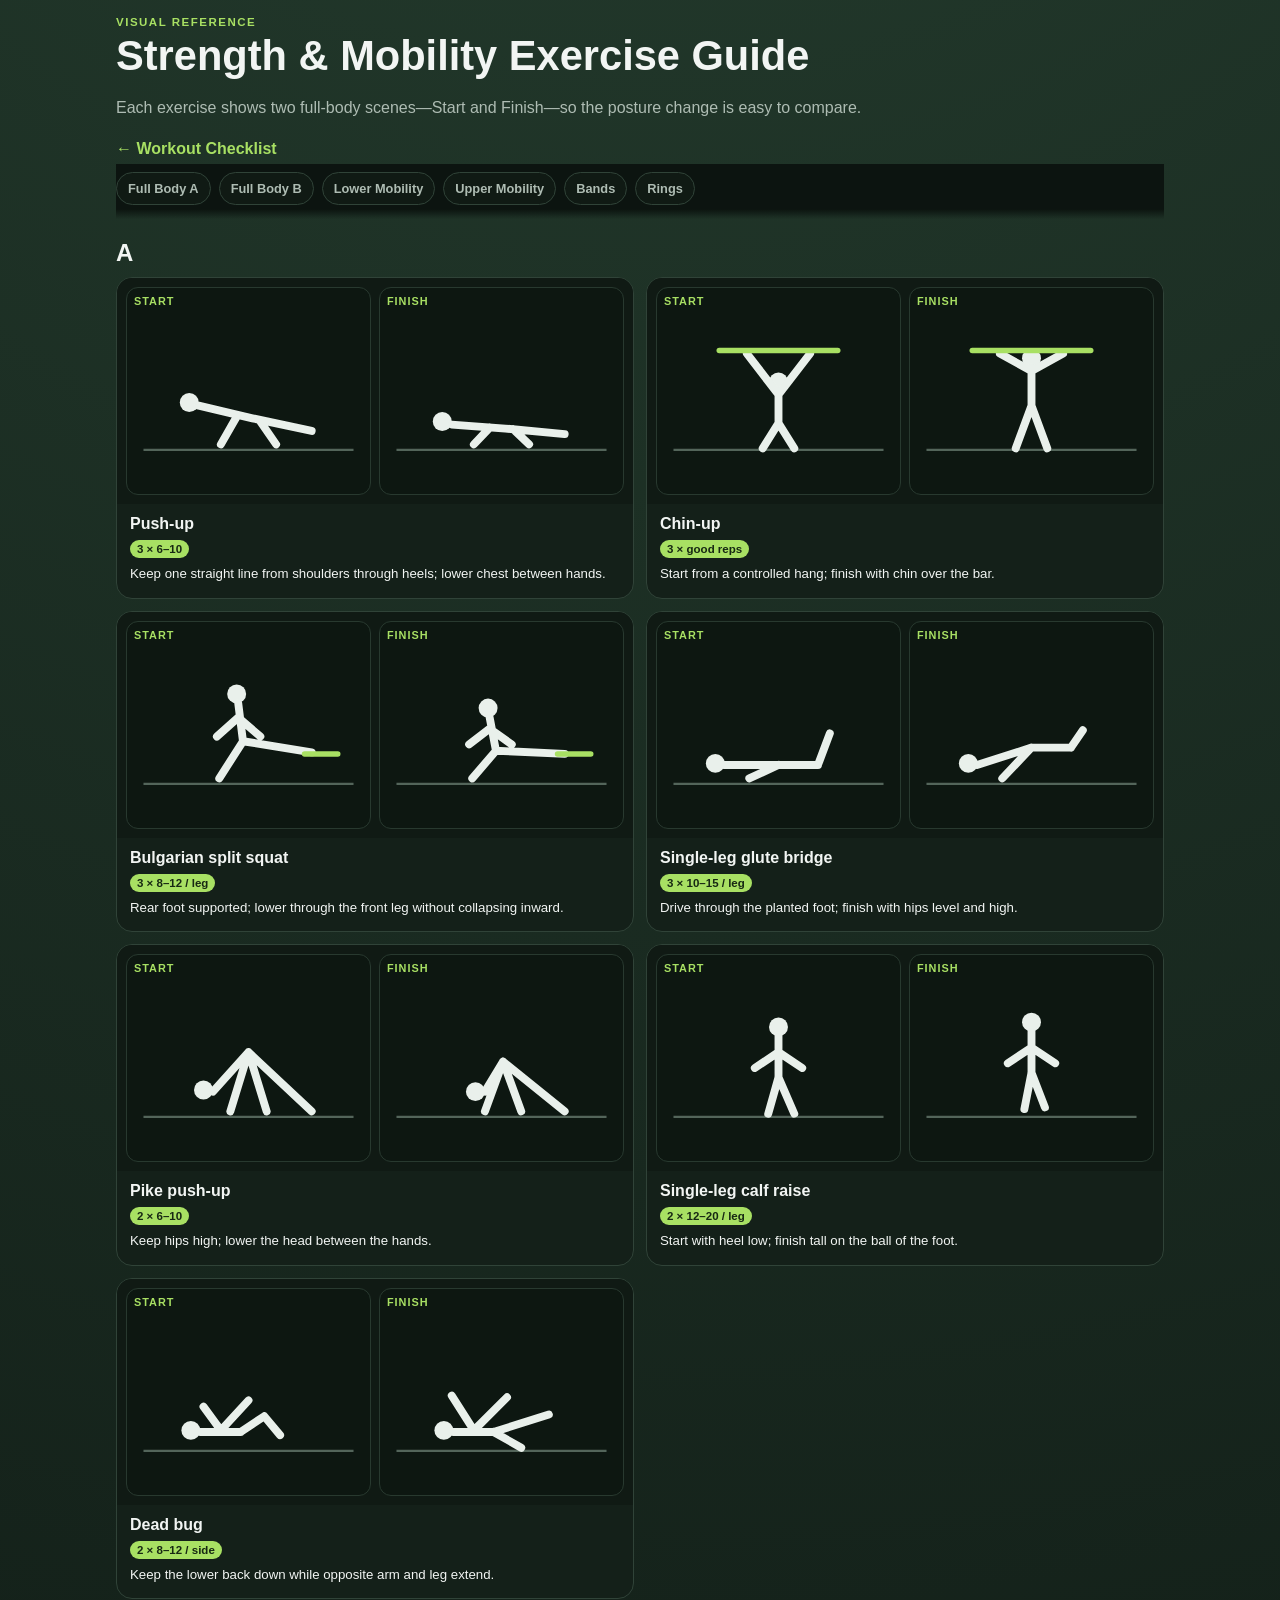
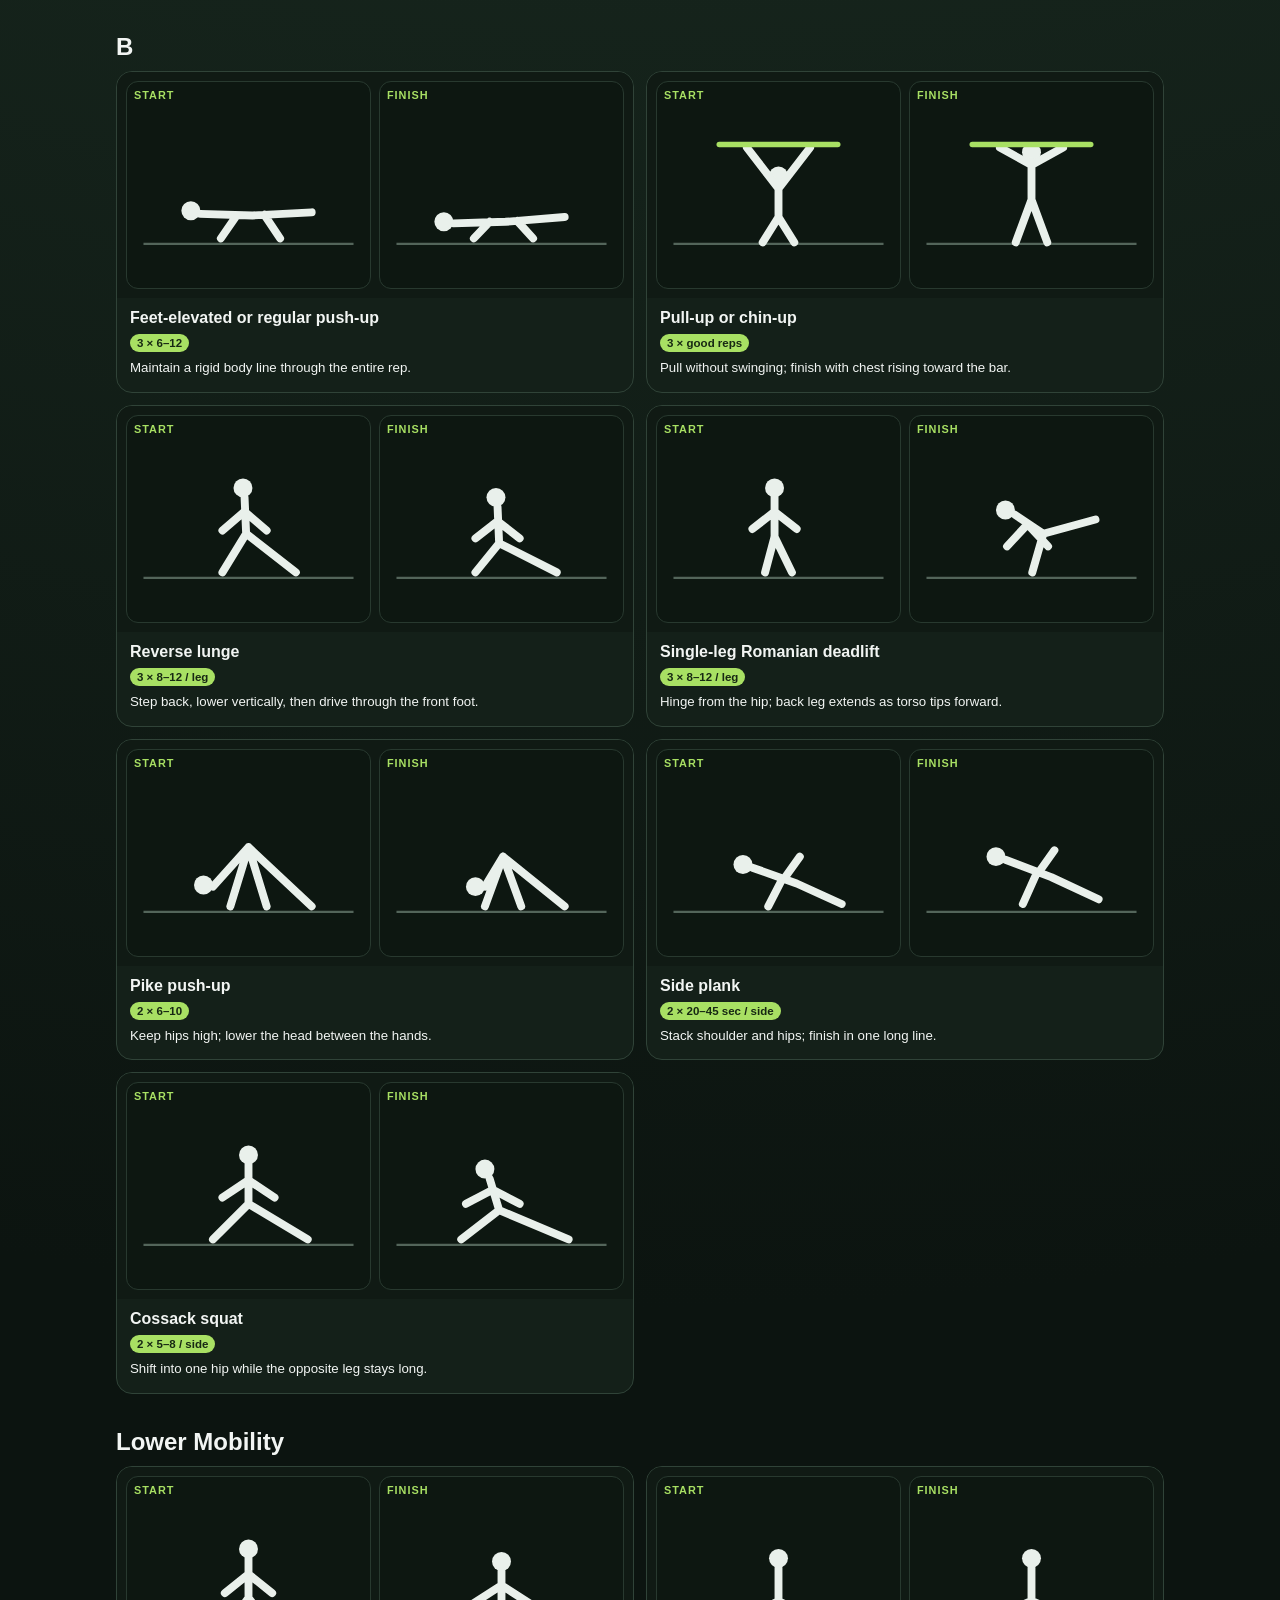
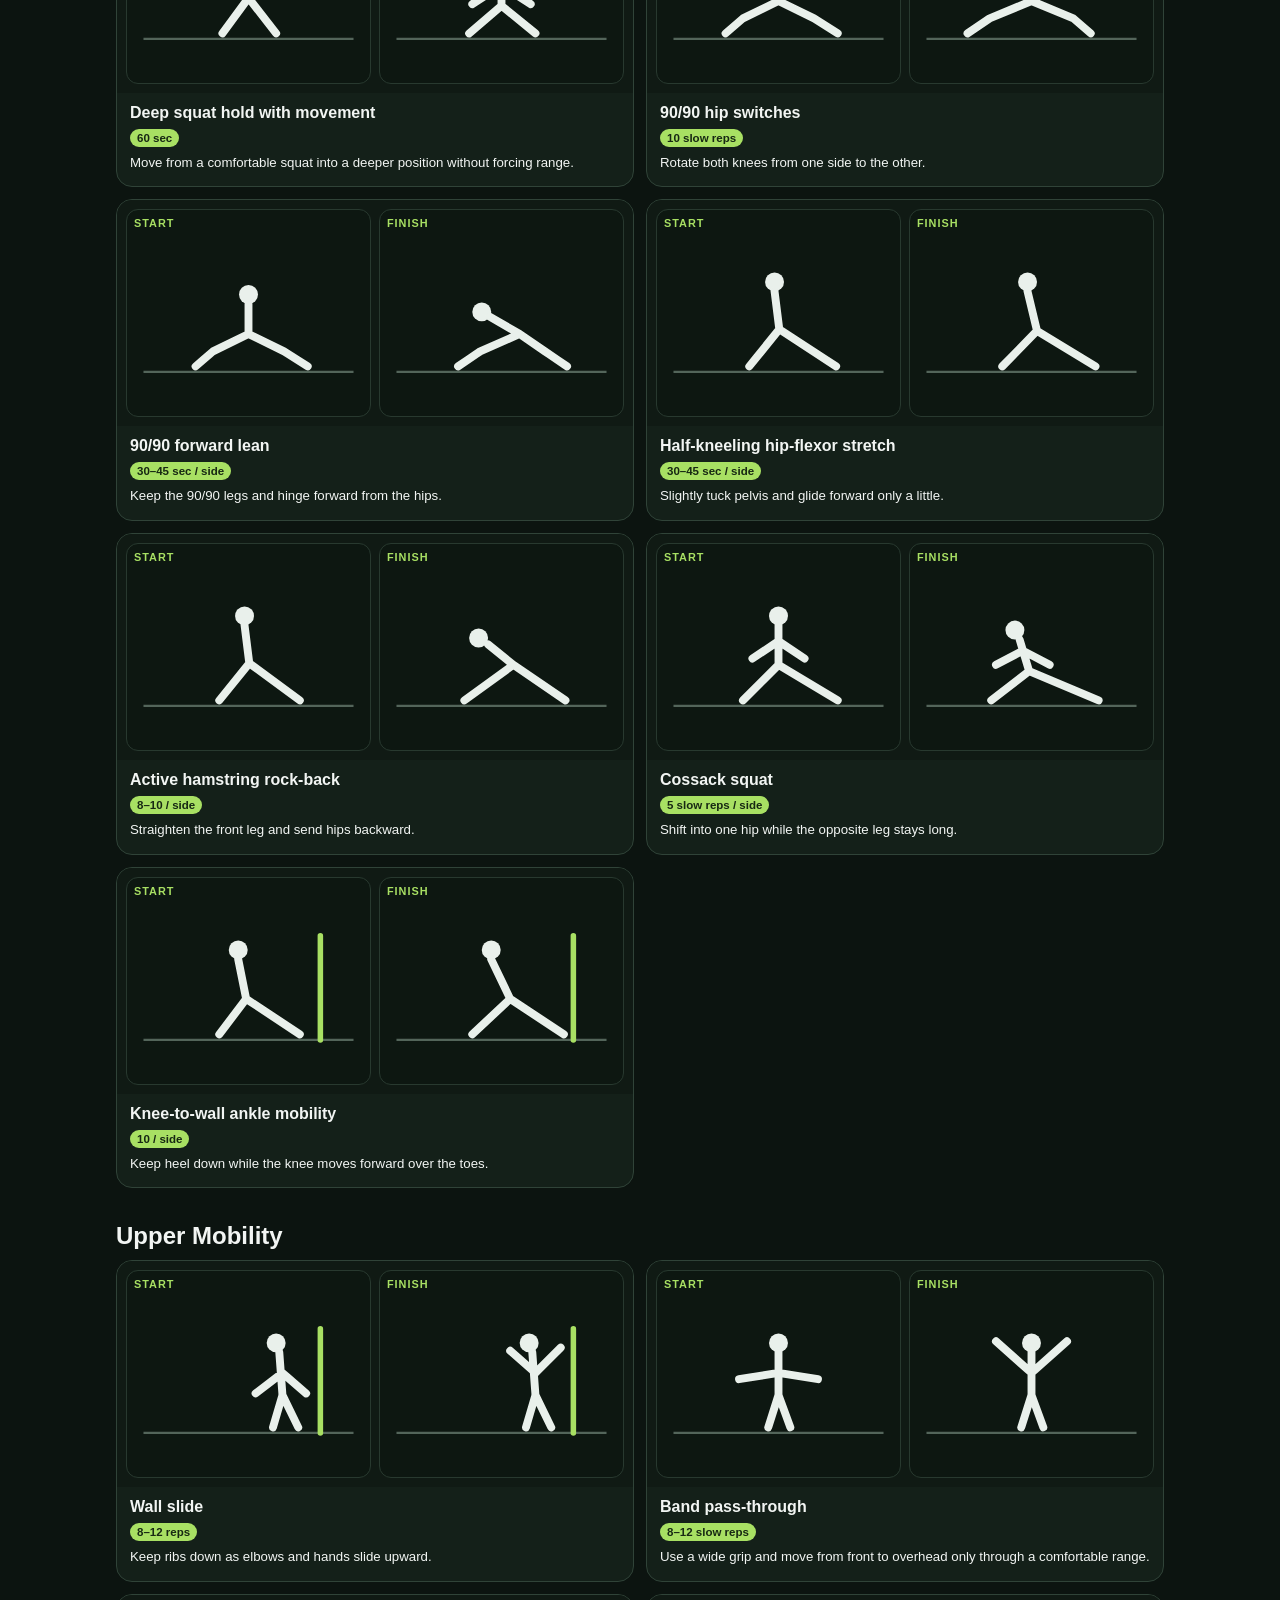
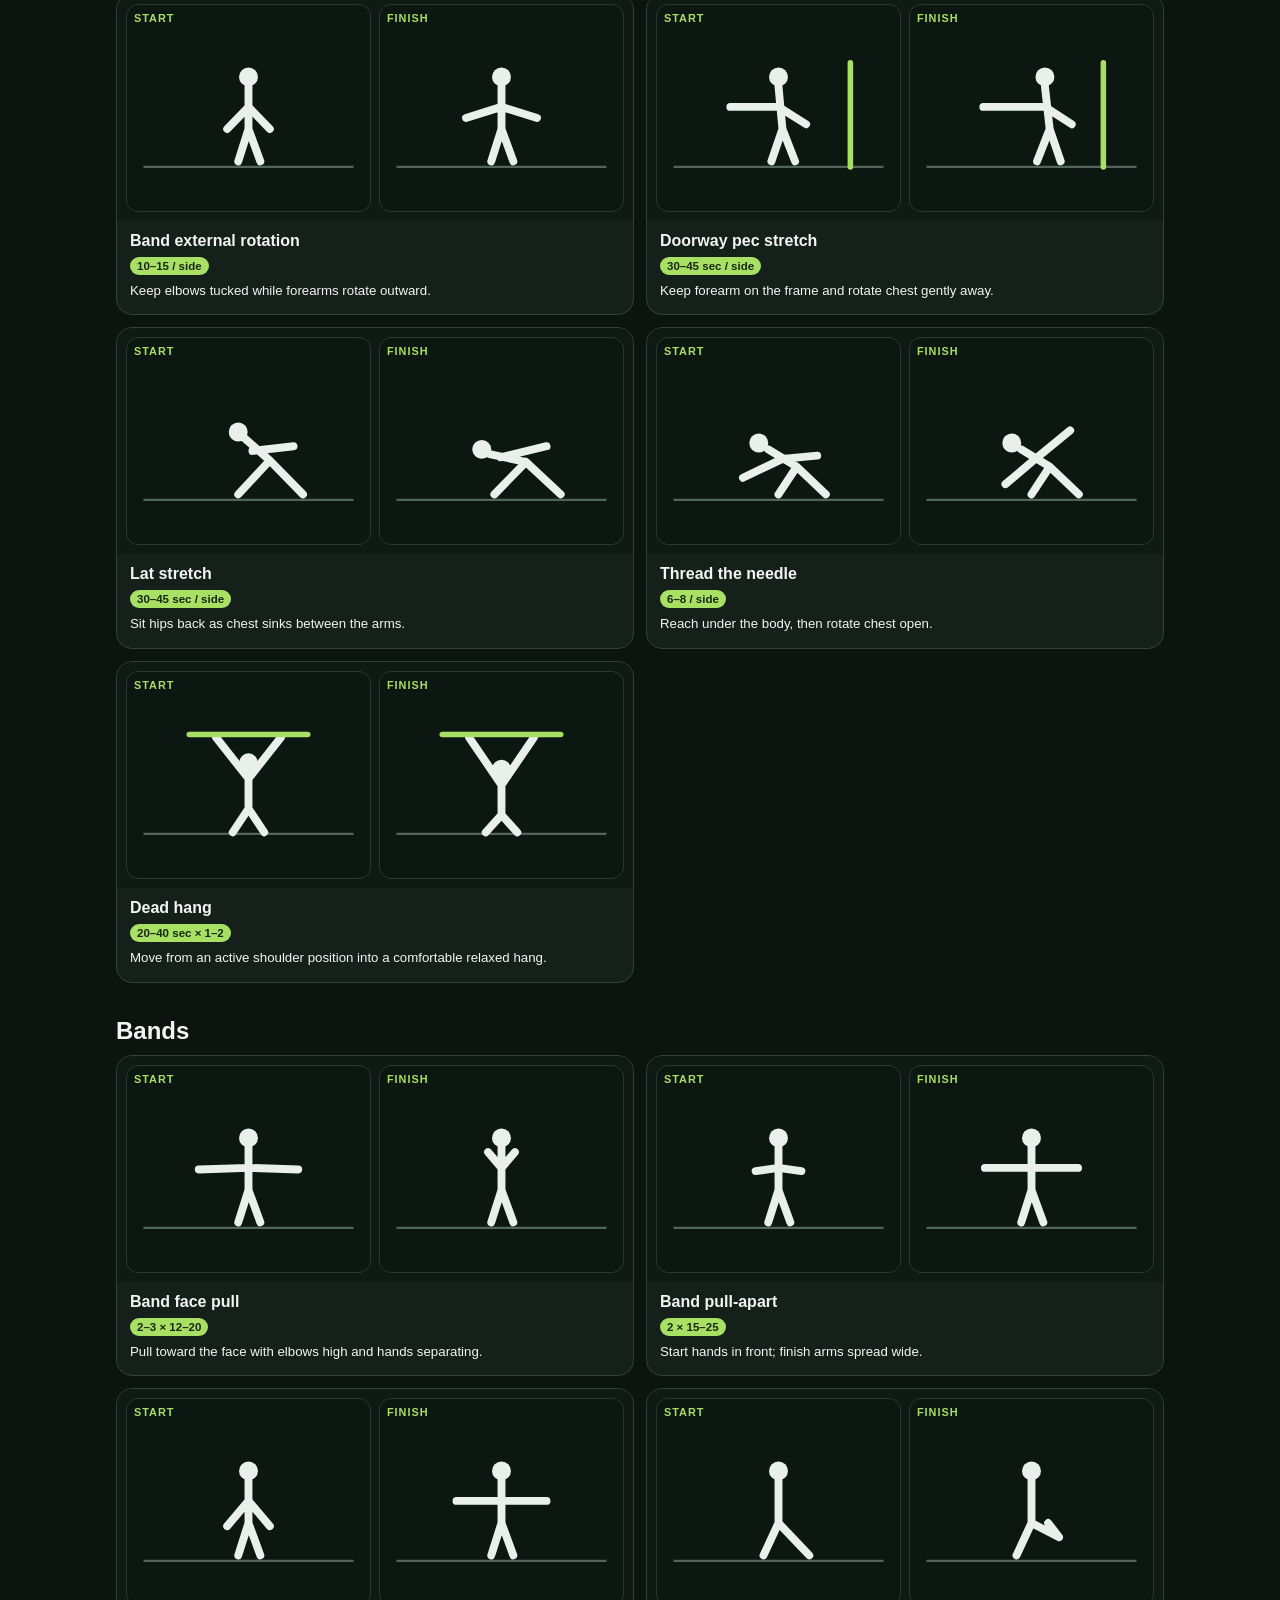
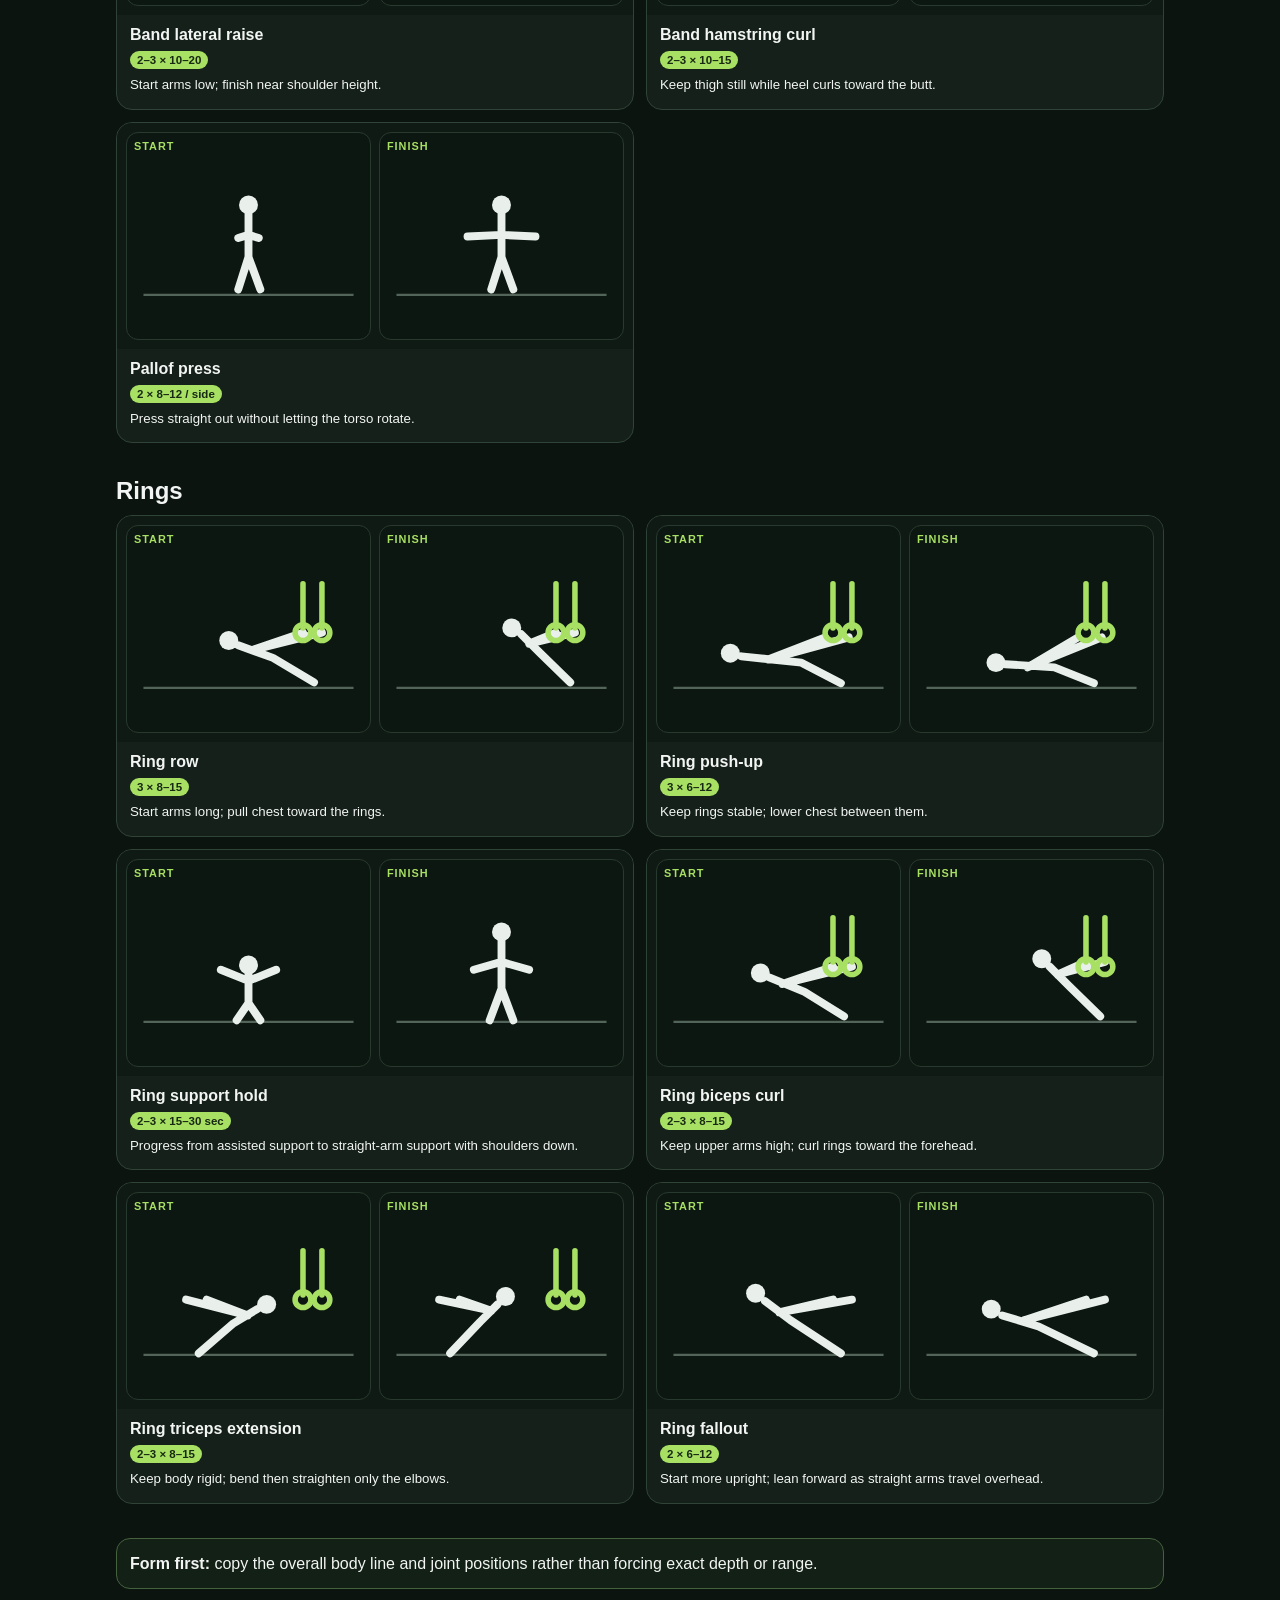
==== commit b68d4985: "Fix visual guide rendering and section navigation" ====
--- a/exercise-guide.html
+++ b/exercise-guide.html
@@ -1,30 +1,10 @@
-<!doctype html>
-<html lang="en"><head><meta charset="utf-8"><meta name="viewport" content="width=device-width,initial-scale=1,viewport-fit=cover"><meta name="theme-color" content="#0c1410"><title>Exercise Visual Guide</title>
-<style>
-:root{color-scheme:dark;--bg:#0c1410;--card:#142019;--panel:#0d1711;--line:#304338;--text:#f2f5f3;--muted:#aebcb3;--a:#a8e063;font-family:-apple-system,BlinkMacSystemFont,"Segoe UI",sans-serif}*{box-sizing:border-box}body{margin:0;background:radial-gradient(circle at 50% -10%,#263f30,var(--bg) 42%);color:var(--text)}a{color:inherit}.page{max-width:1080px;margin:auto;padding:16px}.eyebrow{color:var(--a);font-size:.72rem;font-weight:800;letter-spacing:.13em;text-transform:uppercase;margin:0 0 4px}h1{margin:0;font-size:clamp(1.8rem,5vw,2.6rem)}.intro{color:var(--muted);line-height:1.5;max-width:800px}.chips{display:flex;gap:8px;overflow:auto;padding:8px 0 14px;position:sticky;top:0;z-index:4;background:linear-gradient(var(--bg) 82%,transparent)}.chips a{text-decoration:none;white-space:nowrap;border:1px solid var(--line);border-radius:999px;padding:8px 11px;background:#101a14;color:var(--muted);font-size:.8rem;font-weight:700}.back{display:inline-block;margin:4px 0 6px;text-decoration:none;color:var(--a);font-weight:750}section{scroll-margin-top:58px;margin:20px 0 34px}.sh{display:flex;justify-content:space-between;gap:10px;align-items:end}.sh h2{margin:0}.sh p{margin:0;color:var(--muted);font-size:.8rem}.grid{display:grid;grid-template-columns:repeat(2,minmax(0,1fr));gap:12px;margin-top:10px}.card{border:1px solid var(--line);border-radius:16px;background:var(--card);overflow:hidden}.scenes{display:grid;grid-template-columns:1fr 1fr;gap:8px;padding:9px;background:#101a14}.scene{border:1px solid #28392f;border-radius:12px;background:var(--panel);padding:7px}.scene b{display:block;color:var(--a);font-size:.68rem;letter-spacing:.09em;text-transform:uppercase;margin-bottom:3px}.scene svg{width:100%;height:185px;display:block}.torso{stroke:#e9f0eb;stroke-width:18;stroke-linecap:round}.limb{stroke:#e9f0eb;stroke-width:10;stroke-linecap:round;stroke-linejoin:round;fill:none}.head{fill:#e9f0eb}.prop{stroke:var(--a);stroke-width:7;stroke-linecap:round;fill:none}.floor{stroke:#53655a;stroke-width:3}.move{stroke:var(--a);stroke-width:4;stroke-dasharray:5 5;fill:none}.info{padding:11px 13px 14px}.info h3{margin:0 0 6px;font-size:1rem}.dose{display:inline-block;background:var(--a);color:#172813;border-radius:999px;padding:3px 7px;font-size:.72rem;font-weight:850}.cue{margin:7px 0 0;line-height:1.4;font-size:.83rem}.target{margin:6px 0 0;color:var(--muted);font-size:.76rem}.note{border:1px solid #45623d;background:#132016;border-radius:14px;padding:13px;line-height:1.45}.note strong{color:var(--a)}footer{color:var(--muted);font-size:.75rem;padding:8px 0 24px}@media(max-width:820px){.grid{grid-template-columns:1fr}}@media(max-width:560px){.scenes{grid-template-columns:1fr}.scene svg{height:165px}.sh{display:block}.sh p{margin-top:3px}}
-</style></head><body><main class="page">
-<p class="eyebrow">Visual reference</p><h1>Strength & Mobility Exercise Guide</h1>
-<p class="intro">Each exercise shows two full-body scenes—<b>Start</b> and <b>Finish</b>—so the posture change is easy to compare. Use the checklist page to track sets; use this page to check form.</p>
-<a class="back" href="index.html">← Workout Checklist</a>
-<nav class="chips"><a href="#a">Full Body A</a><a href="#b">Full Body B</a><a href="#lower">Lower Mobility</a><a href="#upper">Upper Mobility</a><a href="#bands">Bands</a><a href="#rings">Rings</a></nav>
-<div id="root"></div>
-<div class="note"><strong>How to use the pictures:</strong> match the overall body line first—torso, hip position, and limb angles—rather than trying to copy an exact depth. For strength work, move under control and leave roughly 1–3 good reps in reserve.</div>
-<footer>Stop any movement that causes sharp pain, numbness, or joint pain.</footer>
-</main><script>
-const S=[
-["a","Full Body A","Strength · 3 days/week",[
-["Push-up","3 × 6–10","Straight body line; lower chest between hands.","Chest · triceps · shoulders","push"],["Chin-up","3 × good reps","Start from a controlled hang; finish with chin above bar.","Back · biceps","chin"],["Bulgarian split squat","3 × 8–12 / leg","Rear foot supported; descend mainly through front leg.","Quads · glutes","split"],["Single-leg glute bridge","3 × 10–15 / leg","Lift hips until shoulder–hip–knee form a line.","Glutes · hamstrings","bridge"],["Pike push-up","2 × 6–10","Keep hips high; lower head toward the floor between hands.","Shoulders · triceps","pike"],["Single-leg calf raise","2 × 12–20 / leg","Start heel low; finish tall on the ball of the foot.","Calves","calf"],["Dead bug","2 × 8–12 / side","Keep back down while opposite arm and leg extend.","Core","deadbug"]]],
-["b","Full Body B","Alternate A/B/A, then B/A/B",[
-["Feet-elevated or regular push-up","3 × 6–12","Same rigid body line; elevated feet shift more work upward.","Chest · triceps","decline"],["Pull-up or chin-up","3 × good reps","Pull without swinging; shoulders stay controlled.","Back · biceps","chin"],["Reverse lunge","3 × 8–12 / leg","Step back, lower vertically, then drive through front leg.","Quads · glutes","lunge"],["Single-leg Romanian deadlift","3 × 8–12 / leg","Hinge at hip; back leg extends as torso tips forward.","Hamstrings · glutes","rdl"],["Pike push-up","2 × 6–10","Keep hips high throughout.","Shoulders · triceps","pike"],["Side plank","2 × 20–45 sec / side","Finish with shoulder, hip and ankle in one straight line.","Core · lateral trunk","sideplank"],["Cossack squat","2 × 5–8 / side","Shift into one hip while opposite leg stays long.","Adductors · hips · legs","cossack"]]],
-["lower","Lower-body Mobility","10–15 min · little/no rest",[
-["Deep squat hold with movement","60 sec","Move from a comfortable squat into a deeper supported position.","Hips · ankles","squat"],["90/90 hip switches","10 slow reps","Rotate both knees from one 90/90 side to the other.","Hip rotation","9090"],["90/90 forward lean","30–45 sec / side","Keep the 90/90 legs and hinge torso toward front shin.","Hip external rotation · glute","9090lean"],["Half-kneeling hip-flexor stretch","30–45 sec / side","Tuck pelvis slightly and glide hips forward a little.","Hip flexors","hipflex"],["Active hamstring rock-back","8–10 / side","From half-kneeling, straighten front leg and sit hips back.","Hamstrings","hamrock"],["Cossack squat","5 slow reps / side","Move side-to-side only through a controlled range.","Adductors · hips","cossack"],["Knee-to-wall ankle mobility","10 / side","Keep heel down while knee travels forward over toes.","Ankle dorsiflexion","ankle"]]],
-["upper","Upper-body Mobility","8–10 min · 3–5×/week",[
-["Wall slide","8–12 reps","Slide elbows/hands upward while ribs stay down.","Shoulders · scapulae","wall"],["Band pass-through","8–12 slow reps","Wide grip; move band from front to overhead/behind.","Shoulders · chest","pass"],["Band external rotation","10–15 / side","Keep elbow tucked; rotate forearm outward.","Rotator cuff","extrot"],["Doorway pec stretch","30–45 sec / side","Forearm on frame; rotate chest gently away.","Chest · anterior shoulder","pec"],["Lat stretch","30–45 sec / side","Hands supported; sit hips back and sink chest down.","Lats · overhead range","lat"],["Thread the needle","6–8 / side","Reach under body, then rotate arm and chest open.","Thoracic rotation","thread"],["Dead hang","20–40 sec × 1–2","Move from active shoulder position into a comfortable relaxed hang.","Shoulders · lats","hang"]]],
-["bands","Resistance-band Additions","Accessory work",[
-["Band face pull","2–3 × 12–20","Pull hands toward face and separate them; elbows stay high.","Rear delts · upper back","face"],["Band pull-apart","2 × 15–25","Start hands in front; finish arms spread wide.","Upper back · rear shoulders","apart"],["Band lateral raise","2–3 × 10–20","Start hands at sides; finish near shoulder height.","Side delts","lateral"],["Band hamstring curl","2–3 × 10–15","Keep thigh still while heel curls toward butt.","Hamstrings","hamcurl"],["Pallof press","2 × 8–12 / side","Start band at chest; press straight out without rotating.","Anti-rotation core","pallof"]]],
-["rings","Gymnastic-ring Additions","High-value home-gym additions",[
-["Ring row","3 × 8–15","Start arms long; pull chest toward rings.","Back · biceps","ringrow"],["Ring push-up","3 × 6–12","Keep rings stable; descend chest between them.","Chest · triceps · stabilizers","ringpush"],["Ring support hold","2–3 × 15–30 sec","Move from feet-assisted support to straight-arm body support.","Shoulder stability · triceps","support"],["Ring biceps curl","2–3 × 8–15","Keep upper arms high; curl rings toward forehead.","Biceps","ringcurl"],["Ring triceps extension","2–3 × 8–15","Keep body rigid; bend then straighten elbows.","Triceps","ringtri"],["Ring fallout","2 × 6–12","Start upright; lean forward as straight arms travel overhead.","Abs · lats · shoulders","fallout"]]]];
-const P={stand:[[145,34,145,58,145,100,120,82,108,100,170,82,182,100,132,124,126,150,158,124,164,150],[145,34,145,58,145,100,120,82,108,100,170,82,182,100,132,124,126,150,158,124,164,150]],push:[[72,95,92,100,170,116,118,118,100,146,118,118,100,146,192,126,222,146,192,126,222,146],[72,116,94,118,170,126,120,128,102,146,120,128,102,146,192,132,222,146,192,132,222,146]],chin:[[145,64,145,82,145,116,110,72,104,30,180,72,186,30,132,132,120,152,158,132,170,152],[145,34,145,52,145,94,115,58,104,30,175,58,186,30,132,116,120,148,158,116,170,148]],split:[[130,34,132,58,140,96,112,78,98,96,164,78,180,96,116,118,104,150,190,112,226,114],[128,50,130,70,138,108,108,88,96,106,162,88,178,106,116,130,104,150,196,120,226,114]],bridge:[[64,126,88,124,140,126,108,126,100,145,166,126,198,86,112,136,102,150,170,136,198,150],[64,126,88,122,140,106,108,116,100,145,166,108,198,82,112,124,102,150,174,126,202,150]],pike:[[86,118,104,110,145,68,122,96,112,150,166,96,176,150,128,104,120,150,198,110,224,150],[112,120,124,110,147,78,132,108,118,150,164,108,176,150,132,112,120,150,198,112,224,150]],calf:[[145,35,145,58,145,102,118,82,108,100,172,82,182,100,132,126,126,150,160,126,164,150],[145,30,145,53,145,96,118,77,108,95,172,77,182,95,134,120,130,145,158,120,160,145]],deadbug:[[72,126,96,124,132,126,110,102,98,84,112,108,150,80,154,110,178,130,152,118,174,148],[72,126,96,124,132,126,112,98,92,78,114,108,160,82,156,118,202,104,154,124,174,150]],decline:[[72,108,94,110,168,116,120,120,100,145,120,120,100,145,190,118,220,112,190,118,220,112],[72,122,94,122,168,124,120,132,102,146,120,132,102,146,190,126,220,118,190,126,220,118]],lunge:[[138,34,138,58,142,94,112,78,100,96,168,78,182,96,118,118,104,150,188,118,214,150],[138,46,138,68,142,106,112,88,100,106,168,88,182,106,116,130,104,150,190,132,220,150]],rdl:[[140,34,140,58,142,98,112,80,100,98,170,80,182,98,130,124,126,150,160,124,164,150],[110,64,126,74,160,94,122,92,108,112,170,100,188,116,148,122,144,150,196,88,226,76]],sideplank:[[100,92,120,96,168,116,142,108,126,150,142,108,126,150,188,126,220,142,188,126,220,142],[100,82,120,88,170,108,144,100,130,142,144,100,130,142,190,118,224,136,190,118,224,136]],cossack:[[145,34,145,58,145,98,116,80,104,96,174,80,186,96,112,124,94,150,184,124,224,150],[124,52,132,70,142,106,108,88,92,104,166,88,182,104,106,130,90,150,188,118,230,150]],squat:[[145,34,145,58,145,98,116,80,104,96,174,80,186,96,120,124,106,150,170,124,184,150],[145,50,145,70,145,108,112,90,98,108,178,90,192,108,116,134,100,150,174,134,190,150]],9090:[[145,44,145,66,145,102,116,84,100,102,174,84,190,102,110,118,82,146,184,120,220,146],[145,44,145,66,145,102,116,84,100,102,174,84,190,102,106,120,70,146,188,118,212,146]],9090lean:[[145,48,145,70,145,102,116,84,100,102,174,84,190,102,110,118,82,146,184,120,220,146],[120,70,132,78,158,104,116,92,98,108,168,92,184,108,118,122,88,146,190,120,224,146]],hipflex:[[140,34,140,58,146,96,114,80,102,98,170,80,184,98,116,120,104,150,190,120,218,150],[140,34,140,58,152,98,116,80,104,98,176,80,190,98,118,122,106,150,198,120,226,150]],hamrock:[[140,34,140,58,146,96,114,80,102,98,170,80,184,98,116,120,104,150,188,122,210,150],[116,64,128,74,158,98,116,90,100,106,170,90,186,106,112,124,96,150,194,126,224,150]],ankle:[[132,34,132,58,142,98,108,80,96,98,168,80,182,98,116,124,104,150,184,122,212,150],[132,34,132,58,154,98,110,80,98,98,170,80,184,98,118,126,104,150,198,124,224,150]],wall:[[180,34,184,58,188,102,158,82,150,104,214,82,218,104,176,126,172,150,202,126,208,150],[180,34,184,58,188,102,158,52,150,30,214,52,222,28,176,126,172,150,202,126,208,150]],pass:[[145,34,145,58,145,102,110,82,92,84,180,82,198,84,132,126,128,150,158,126,162,150],[145,34,145,58,145,102,112,54,98,34,178,54,192,34,132,126,128,150,158,126,162,150]],extrot:[[145,34,145,58,145,102,118,78,116,104,172,78,172,104,132,126,128,150,158,126,162,150],[145,34,145,58,145,102,118,78,100,88,172,78,190,88,132,126,128,150,158,126,162,150]],pec:[[145,34,145,58,145,102,110,76,84,76,174,82,190,100,132,126,128,150,158,126,162,150],[162,34,162,58,166,102,118,76,84,76,188,82,202,100,150,126,146,150,178,126,182,150]],lat:[[132,60,140,76,172,100,152,88,202,84,188,92,214,84,138,124,126,150,198,124,214,150],[120,82,132,90,176,102,148,96,202,84,190,98,216,84,140,126,126,150,204,126,220,150]],thread:[[120,74,132,86,168,108,138,98,98,124,182,98,194,96,148,128,142,150,190,128,204,150],[120,74,132,86,168,108,140,100,112,132,180,92,194,62,148,128,142,150,190,128,204,150]],hang:[[145,58,145,78,145,118,112,80,104,30,178,80,186,30,132,134,120,152,158,134,170,152],[145,66,145,86,145,126,112,88,104,30,178,88,186,30,132,140,120,154,158,140,170,154]],face:[[145,34,145,58,145,102,110,78,82,78,180,78,208,78,132,126,128,150,158,126,162,150],[145,34,145,58,145,102,118,72,128,56,172,72,162,56,132,126,128,150,158,126,162,150]],apart:[[145,34,145,58,145,102,120,78,116,80,170,78,174,80,132,126,128,150,158,126,162,150],[145,34,145,58,145,102,108,76,86,76,182,76,204,76,132,126,128,150,158,126,162,150]],lateral:[[145,34,145,58,145,102,120,78,118,108,170,78,172,108,132,126,128,150,158,126,162,150],[145,34,145,58,145,102,108,76,88,76,182,76,202,76,132,126,128,150,158,126,162,150]],hamcurl:[[145,34,145,58,145,102,118,80,106,98,172,80,184,98,132,126,126,150,180,126,184,150],[145,34,145,58,145,102,118,80,106,98,172,80,184,98,132,126,126,150,180,120,166,104]],pallof:[[145,34,145,58,145,102,118,78,132,80,172,78,158,80,132,126,128,150,158,126,162,150],[145,34,145,58,145,102,120,78,102,78,170,78,188,78,132,126,128,150,158,126,162,150]],ringrow:[[120,88,132,94,176,112,160,100,208,82,160,100,208,82,196,126,226,150,196,126,226,150],[158,72,168,82,194,106,182,92,216,82,182,92,216,82,206,126,232,150,206,126,232,150]],ringpush:[[84,106,98,110,174,120,132,116,204,88,132,116,234,88,194,126,224,146,194,126,224,146],[98,118,112,120,174,124,140,126,204,88,140,126,234,88,194,130,224,146,194,130,224,146]],support:[[145,80,145,96,145,126,116,100,106,92,174,100,184,92,132,138,128,150,158,138,162,150],[145,34,145,58,145,108,112,76,106,86,178,76,184,86,132,128,128,150,158,128,162,150]],ringcurl:[[122,88,134,94,178,112,160,100,210,82,160,100,234,82,196,126,226,150,196,126,226,150],[158,68,168,80,194,106,178,90,214,76,178,90,236,76,206,126,232,150,206,126,232,150]],ringtri:[[168,86,156,92,126,110,144,100,92,82,144,100,66,82,104,128,82,150,104,128,82,150],[150,76,140,86,118,108,132,94,92,82,132,94,66,82,100,128,80,150,100,128,80,150]],fallout:[[116,72,128,82,160,106,146,96,210,82,146,96,236,82,196,126,224,150,196,126,224,150],[94,92,108,100,154,114,136,106,210,82,136,106,236,82,194,130,224,150,194,130,224,150]]};
-function person(q,prop){const [hx,hy,sx,sy,px,py,lex,ley,lwx,lwy,rex,rey,rwx,rwy,lkx,lky,lfx,lfy,rkx,rky,rfx,rfy]=q;const L=(a,b,c,d)=>`<line class="limb" x1="${a}" y1="${b}" x2="${c}" y2="${d}"/>`;let z=`<line class="floor" x1="12" y1="152" x2="278" y2="152"/><line class="torso" x1="${sx}" y1="${sy}" x2="${px}" y2="${py}"/><circle class="head" cx="${hx}" cy="${hy}" r="12"/>${L(sx,sy,lex,ley)}${L(lex,ley,lwx,lwy)}${L(sx,sy,rex,rey)}${L(rex,rey,rwx,rwy)}${L(px,py,lkx,lky)}${L(lkx,lky,lfx,lfy)}${L(px,py,rkx,rky)}${L(rkx,rky,rfx,rfy)}`;if(["chin","hang"].includes(prop))z+=`<line class="prop" x1="70" y1="26" x2="220" y2="26"/>`;if(prop==="split")z+=`<line class="prop" x1="216" y1="114" x2="258" y2="114"/>`;if(prop==="ankle"||prop==="wall"||prop==="pec")z+=`<line class="prop" x1="236" y1="20" x2="236" y2="152"/>`;if(["pass","face","apart","lateral","hamcurl","pallof","extrot"].includes(prop))z+=`<path class="prop" d="M${lwx} ${lwy} L${rwx} ${rwy}"/>`;if(["ringrow","ringpush","support","ringcurl","ringtri","fallout"].includes(prop))z+=`<line class="prop" x1="214" y1="20" x2="214" y2="76"/><line class="prop" x1="238" y1="20" x2="238" y2="76"/><circle class="prop" cx="214" cy="82" r="10"/><circle class="prop" cx="238" cy="82" r="10"/>`;return `<svg viewBox="0 0 290 170" aria-hidden="true">${z}</svg>`}
-function card(x){let[n,d,c,t,k]=x,p=P[k]||P.stand;return `<article class="card"><div class="scenes"><div class="scene"><b>Start</b>${person(p[0],k)}</div><div class="scene"><b>Finish</b>${person(p[1],k)}</div></div><div class="info"><h3>${n}</h3><span class="dose">${d}</span><p class="cue">${c}</p><p class="target">${t}</p></div></article>`}document.getElementById("root").innerHTML=S.map(([id,t,n,a])=>`<section id="${id}"><div class="sh"><h2>${t}</h2><p>${n}</p></div><div class="grid">${a.map(card).join("")}</div></section>`).join("");
+<!doctype html><html lang="en"><head><meta charset="utf-8"><meta name="viewport" content="width=device-width,initial-scale=1,viewport-fit=cover"><meta name="theme-color" content="#0c1410"><title>Exercise Visual Guide</title><style>
+:root{color-scheme:dark;--bg:#0c1410;--card:#142019;--panel:#0d1711;--line:#304338;--text:#f2f5f3;--muted:#aebcb3;--a:#a8e063;font-family:-apple-system,BlinkMacSystemFont,"Segoe UI",sans-serif}*{box-sizing:border-box}html{scroll-behavior:smooth}body{margin:0;background:radial-gradient(circle at 50% -10%,#263f30,var(--bg) 42%);color:var(--text)}a{color:inherit}.page{max-width:1080px;margin:auto;padding:16px}.eyebrow{color:var(--a);font-size:.72rem;font-weight:800;letter-spacing:.13em;text-transform:uppercase;margin:0 0 4px}h1{margin:0;font-size:clamp(1.8rem,5vw,2.6rem)}.intro{color:var(--muted);line-height:1.5;max-width:820px}.back{display:inline-block;margin:4px 0 6px;text-decoration:none;color:var(--a);font-weight:750}.chips{display:flex;gap:8px;overflow:auto;padding:8px 0 14px;position:sticky;top:0;z-index:4;background:linear-gradient(var(--bg) 82%,transparent)}.chips a{text-decoration:none;white-space:nowrap;border:1px solid var(--line);border-radius:999px;padding:8px 11px;background:#101a14;color:var(--muted);font-size:.8rem;font-weight:700}section{scroll-margin-top:58px;margin:20px 0 34px}.grid{display:grid;grid-template-columns:repeat(2,minmax(0,1fr));gap:12px}.card{border:1px solid var(--line);border-radius:16px;background:var(--card);overflow:hidden}.scenes{display:grid;grid-template-columns:1fr 1fr;gap:8px;padding:9px;background:#101a14}.scene{border:1px solid #28392f;border-radius:12px;background:var(--panel);padding:7px}.scene b{display:block;color:var(--a);font-size:.68rem;letter-spacing:.09em;text-transform:uppercase}svg{width:100%;height:180px;display:block}.body{stroke:#e9f0eb;stroke-width:10;stroke-linecap:round;stroke-linejoin:round;fill:none}.head{fill:#e9f0eb}.floor{stroke:#53655a;stroke-width:3}.prop{stroke:var(--a);stroke-width:7;stroke-linecap:round;fill:none}.info{padding:11px 13px 14px}h2{margin:0 0 10px}h3{margin:0 0 6px;font-size:1rem}.dose{display:inline-block;background:var(--a);color:#172813;border-radius:999px;padding:3px 7px;font-size:.72rem;font-weight:850}.cue{margin:7px 0 0;line-height:1.4;font-size:.83rem}.note{border:1px solid #45623d;background:#132016;border-radius:14px;padding:13px;line-height:1.45}@media(max-width:820px){.grid{grid-template-columns:1fr}}@media(max-width:560px){.scenes{grid-template-columns:1fr}svg{height:165px}}
+</style></head><body><main class="page"><p class="eyebrow">Visual reference</p><h1>Strength & Mobility Exercise Guide</h1><p class="intro">Each exercise shows two full-body scenes—Start and Finish—so the posture change is easy to compare.</p><a class="back" href="index.html">← Workout Checklist</a><nav class="chips"><a href="#a">Full Body A</a><a href="#b">Full Body B</a><a href="#lower">Lower Mobility</a><a href="#upper">Upper Mobility</a><a href="#bands">Bands</a><a href="#rings">Rings</a></nav><div id="root"></div><div class="note"><strong>Form first:</strong> copy the overall body line and joint positions rather than forcing exact depth or range.</div></main><script>
+const S=[["a","A",[["Push-up","3 × 6–10","push","Keep one straight line from shoulders through heels; lower chest between hands."],["Chin-up","3 × good reps","pull","Start from a controlled hang; finish with chin over the bar."],["Bulgarian split squat","3 × 8–12 / leg","split","Rear foot supported; lower through the front leg without collapsing inward."],["Single-leg glute bridge","3 × 10–15 / leg","bridge","Drive through the planted foot; finish with hips level and high."],["Pike push-up","2 × 6–10","pike","Keep hips high; lower the head between the hands."],["Single-leg calf raise","2 × 12–20 / leg","calf","Start with heel low; finish tall on the ball of the foot."],["Dead bug","2 × 8–12 / side","deadbug","Keep the lower back down while opposite arm and leg extend."]]],["b","B",[["Feet-elevated or regular push-up","3 × 6–12","decline","Maintain a rigid body line through the entire rep."],["Pull-up or chin-up","3 × good reps","pull","Pull without swinging; finish with chest rising toward the bar."],["Reverse lunge","3 × 8–12 / leg","lunge","Step back, lower vertically, then drive through the front foot."],["Single-leg Romanian deadlift","3 × 8–12 / leg","rdl","Hinge from the hip; back leg extends as torso tips forward."],["Pike push-up","2 × 6–10","pike","Keep hips high; lower the head between the hands."],["Side plank","2 × 20–45 sec / side","sideplank","Stack shoulder and hips; finish in one long line."],["Cossack squat","2 × 5–8 / side","cossack","Shift into one hip while the opposite leg stays long."]]],["lower","Lower Mobility",[["Deep squat hold with movement","60 sec","squat","Move from a comfortable squat into a deeper position without forcing range."],["90/90 hip switches","10 slow reps","9090","Rotate both knees from one side to the other."],["90/90 forward lean","30–45 sec / side","9090lean","Keep the 90/90 legs and hinge forward from the hips."],["Half-kneeling hip-flexor stretch","30–45 sec / side","hipflex","Slightly tuck pelvis and glide forward only a little."],["Active hamstring rock-back","8–10 / side","hamrock","Straighten the front leg and send hips backward."],["Cossack squat","5 slow reps / side","cossack","Shift into one hip while the opposite leg stays long."],["Knee-to-wall ankle mobility","10 / side","ankle","Keep heel down while the knee moves forward over the toes."]]],["upper","Upper Mobility",[["Wall slide","8–12 reps","wall","Keep ribs down as elbows and hands slide upward."],["Band pass-through","8–12 slow reps","pass","Use a wide grip and move from front to overhead only through a comfortable range."],["Band external rotation","10–15 / side","extrot","Keep elbows tucked while forearms rotate outward."],["Doorway pec stretch","30–45 sec / side","pec","Keep forearm on the frame and rotate chest gently away."],["Lat stretch","30–45 sec / side","lat","Sit hips back as chest sinks between the arms."],["Thread the needle","6–8 / side","thread","Reach under the body, then rotate chest open."],["Dead hang","20–40 sec × 1–2","hang","Move from an active shoulder position into a comfortable relaxed hang."]]],["bands","Bands",[["Band face pull","2–3 × 12–20","face","Pull toward the face with elbows high and hands separating."],["Band pull-apart","2 × 15–25","apart","Start hands in front; finish arms spread wide."],["Band lateral raise","2–3 × 10–20","lateral","Start arms low; finish near shoulder height."],["Band hamstring curl","2–3 × 10–15","hamcurl","Keep thigh still while heel curls toward the butt."],["Pallof press","2 × 8–12 / side","pallof","Press straight out without letting the torso rotate."]]],["rings","Rings",[["Ring row","3 × 8–15","ringrow","Start arms long; pull chest toward the rings."],["Ring push-up","3 × 6–12","ringpush","Keep rings stable; lower chest between them."],["Ring support hold","2–3 × 15–30 sec","support","Progress from assisted support to straight-arm support with shoulders down."],["Ring biceps curl","2–3 × 8–15","ringcurl","Keep upper arms high; curl rings toward the forehead."],["Ring triceps extension","2–3 × 8–15","ringtri","Keep body rigid; bend then straighten only the elbows."],["Ring fallout","2 × 6–12","fallout","Start more upright; lean forward as straight arms travel overhead."]]]];
+const P={"push":[["70,92","M82 96L150 112L225 128M130 110L110 145M160 116L180 145"],["70,116","M82 120L150 125L225 132M130 124L110 145M160 126L180 145"]],"pull":[["145,66","M145 78L145 118M145 82L105 30M145 82L185 30M145 118L125 150M145 118L165 150"],["145,36","M145 48L145 96M145 52L105 30M145 52L185 30M145 96L125 150M145 96L165 150"]],"split":[["130,38","M132 50L138 98M138 98L108 145M138 98L225 112M132 68L105 92M132 68L160 92"],["128,56","M130 68L138 110M138 110L108 145M138 110L225 114M130 82L104 102M130 82L158 102"]],"bridge":[["65,126","M76 128L145 128L195 128M145 128L108 145M195 128L210 88"],["65,126","M76 128L145 106L195 106M145 106L108 145M195 106L210 84"]],"pike":[["88,118","M100 120L145 70L225 145M145 70L122 145M145 70L168 145"],["112,120","M124 120L147 82L225 145M147 82L124 145M147 82L170 145"]],"calf":[["145,38","M145 50L145 102M145 102L132 148M145 102L165 148M145 70L115 90M145 70L175 90"],["145,32","M145 44L145 96M145 96L136 142M145 96L162 140M145 64L115 84M145 64L175 84"]],"deadbug":[["72,126","M84 128L135 128M110 126L88 96M110 126L145 88M135 128L165 108M165 108L185 132"],["72,126","M84 128L135 128M110 126L82 82M110 126L152 84M135 128L205 106M135 128L170 148"]],"decline":[["72,110","M84 114L150 116L225 112M130 116L110 145M165 115L185 145"],["72,124","M84 126L150 124L225 118M130 124L110 145M165 123L185 145"]],"lunge":[["138,38","M140 50L142 96M142 96L112 145M142 96L205 145M140 68L112 92M140 68L168 92"],["138,50","M140 62L142 108M142 108L112 145M142 108L215 145M140 80L112 102M140 80L168 102"]],"rdl":[["140,38","M140 50L140 100M140 100L128 145M140 100L162 145M140 68L112 90M140 68L168 90"],["112,66","M124 72L160 96M160 96L146 145M160 96L226 78M140 84L114 112M140 84L166 112"]],"sideplank":[["100,92","M112 96L168 116L225 142M150 110L132 145M152 110L172 82"],["100,82","M112 86L170 108L230 136M152 102L134 142M154 102L174 74"]],"cossack":[["145,38","M145 50L145 100M145 100L100 145M145 100L220 145M145 70L112 92M145 70L178 92"],["124,56","M130 68L142 108M142 108L94 145M142 108L230 145M134 82L100 100M134 82L168 100"]],"squat":[["145,38","M145 50L145 100M145 100L112 145M145 100L180 145M145 70L115 94M145 70L175 94"],["145,54","M145 66L145 110M145 110L104 145M145 110L188 145M145 84L108 108M145 84L182 108"]],"9090":[["145,50","M145 62L145 104M145 104L100 126L78 145M145 104L190 126L220 145"],["145,50","M145 62L145 104M145 104L92 126L64 145M145 104L198 126L220 145"]],"9090lean":[["145,54","M145 66L145 104M145 104L100 126L78 145M145 104L190 126L220 145"],["120,76","M130 82L168 104M168 104L118 126L90 145M168 104L200 126L228 145"]],"hipflex":[["140,38","M140 50L146 98M146 98L108 145M146 98L218 145"],["140,38","M140 50L152 100M152 100L108 145M152 100L226 145"]],"hamrock":[["140,38","M140 50L146 98M146 98L108 145M146 98L210 145"],["116,66","M128 74L160 100M160 100L98 145M160 100L226 145"]],"ankle":[["132,38","M132 50L142 100M142 100L108 145M142 100L210 145"],["132,38","M132 50L156 100M156 100L108 145M156 100L224 145"]],"wall":[["180,38","M184 50L188 104M188 76L154 102M188 76L218 102M188 104L176 145M188 104L208 145"],["180,38","M184 50L188 104M188 76L156 48M188 76L220 44M188 104L176 145M188 104L208 145"]],"pass":[["145,38","M145 50L145 104M145 76L95 84M145 76L195 84M145 104L132 145M145 104L160 145"],["145,38","M145 50L145 104M145 76L100 36M145 76L190 36M145 104L132 145M145 104L160 145"]],"extrot":[["145,38","M145 50L145 104M145 76L118 104M145 76L172 104M145 104L132 145M145 104L160 145"],["145,38","M145 50L145 104M145 76L100 90M145 76L190 90M145 104L132 145M145 104L160 145"]],"pec":[["145,38","M145 50L150 104M145 76L84 76M145 76L180 98M150 104L136 145M150 104L166 145"],["162,38","M162 50L168 104M162 76L84 76M162 76L196 98M168 104L152 145M168 104L182 145"]],"lat":[["132,66","M140 74L172 102M150 90L202 84M172 102L132 145M172 102L214 145"],["120,88","M130 94L176 104M144 98L202 84M176 104L136 145M176 104L220 145"]],"thread":[["120,80","M132 88L168 110M150 100L100 124M150 100L194 96M168 110L145 145M168 110L205 145"],["120,80","M132 88L168 110M150 100L112 132M150 100L194 64M168 110L145 145M168 110L205 145"]],"hang":[["145,62","M145 74L145 120M145 82L104 30M145 82L186 30M145 120L125 150M145 120L165 150"],["145,70","M145 82L145 128M145 90L104 30M145 90L186 30M145 128L125 150M145 128L165 150"]],"face":[["145,38","M145 50L145 104M145 76L82 78M145 76L208 78M145 104L132 145M145 104L160 145"],["145,38","M145 50L145 104M145 76L128 56M145 76L162 56M145 104L132 145M145 104L160 145"]],"apart":[["145,38","M145 50L145 104M145 76L116 80M145 76L174 80M145 104L132 145M145 104L160 145"],["145,38","M145 50L145 104M145 76L86 76M145 76L204 76M145 104L132 145M145 104L160 145"]],"lateral":[["145,38","M145 50L145 104M145 76L118 108M145 76L172 108M145 104L132 145M145 104L160 145"],["145,38","M145 50L145 104M145 76L88 76M145 76L202 76M145 104L132 145M145 104L160 145"]],"hamcurl":[["145,38","M145 50L145 104M145 104L126 145M145 104L184 145"],["145,38","M145 50L145 104M145 104L126 145M145 104L180 122L166 104"]],"pallof":[["145,38","M145 50L145 104M145 76L132 80M145 76L158 80M145 104L132 145M145 104L160 145"],["145,38","M145 50L145 104M145 76L102 78M145 76L188 78M145 104L132 145M145 104L160 145"]],"ringrow":[["120,92","M132 98L176 114L228 145M150 104L214 82M150 104L238 82"],["158,76","M170 84L194 108L232 145M180 96L214 82M180 96L238 82"]],"ringpush":[["84,108","M98 112L174 120L224 146M132 116L204 88M132 116L234 88"],["100,120","M112 122L174 126L224 146M140 126L204 88M140 126L234 88"]],"support":[["145,80","M145 92L145 128M145 100L110 86M145 100L180 86M145 128L130 150M145 128L160 150"],["145,38","M145 50L145 110M145 76L110 86M145 76L180 86M145 110L130 150M145 110L160 150"]],"ringcurl":[["122,90","M134 96L178 114L228 145M150 104L214 82M150 104L238 82"],["158,72","M168 82L194 108L232 145M178 92L214 76M178 92L238 76"]],"ringtri":[["168,88","M156 94L126 112L82 150M144 102L92 82M144 102L66 82"],["150,78","M140 88L118 110L80 150M132 96L92 82M132 96L66 82"]],"fallout":[["116,74","M128 84L160 108L224 150M146 98L214 82M146 98L238 82"],["94,94","M108 102L154 116L224 150M136 108L214 82M136 108L238 82"]]};
+const props={pull:'<line class="prop" x1="70" y1="26" x2="220" y2="26"/>',hang:'<line class="prop" x1="70" y1="26" x2="220" y2="26"/>',split:'<line class="prop" x1="216" y1="114" x2="258" y2="114"/>',ankle:'<line class="prop" x1="236" y1="20" x2="236" y2="152"/>',wall:'<line class="prop" x1="236" y1="20" x2="236" y2="152"/>',pec:'<line class="prop" x1="236" y1="20" x2="236" y2="152"/>'};
+function pic(k,i){const p=(P[k]||P.squat)[i],c=p[0].split(',');let extra=props[k]||'';if(k.startsWith('ring'))extra+='<line class="prop" x1="214" y1="20" x2="214" y2="76"/><line class="prop" x1="238" y1="20" x2="238" y2="76"/><circle class="prop" cx="214" cy="82" r="10"/><circle class="prop" cx="238" cy="82" r="10"/>';return `<svg viewBox="0 0 290 170"><line class="floor" x1="12" y1="152" x2="278" y2="152"/><circle class="head" cx="${c[0]}" cy="${c[1]}" r="12"/><path class="body" d="${p[1]}"/>${extra}</svg>`}
+function card(x){return `<article class="card"><div class="scenes"><div class="scene"><b>Start</b>${pic(x[2],0)}</div><div class="scene"><b>Finish</b>${pic(x[2],1)}</div></div><div class="info"><h3>${x[0]}</h3><span class="dose">${x[1]}</span><p class="cue">${x[3]}</p></div></article>`}
+document.getElementById('root').innerHTML=S.map(s=>`<section id="${s[0]}"><h2>${s[1]}</h2><div class="grid">${s[2].map(card).join('')}</div></section>`).join('');
 </script></body></html>
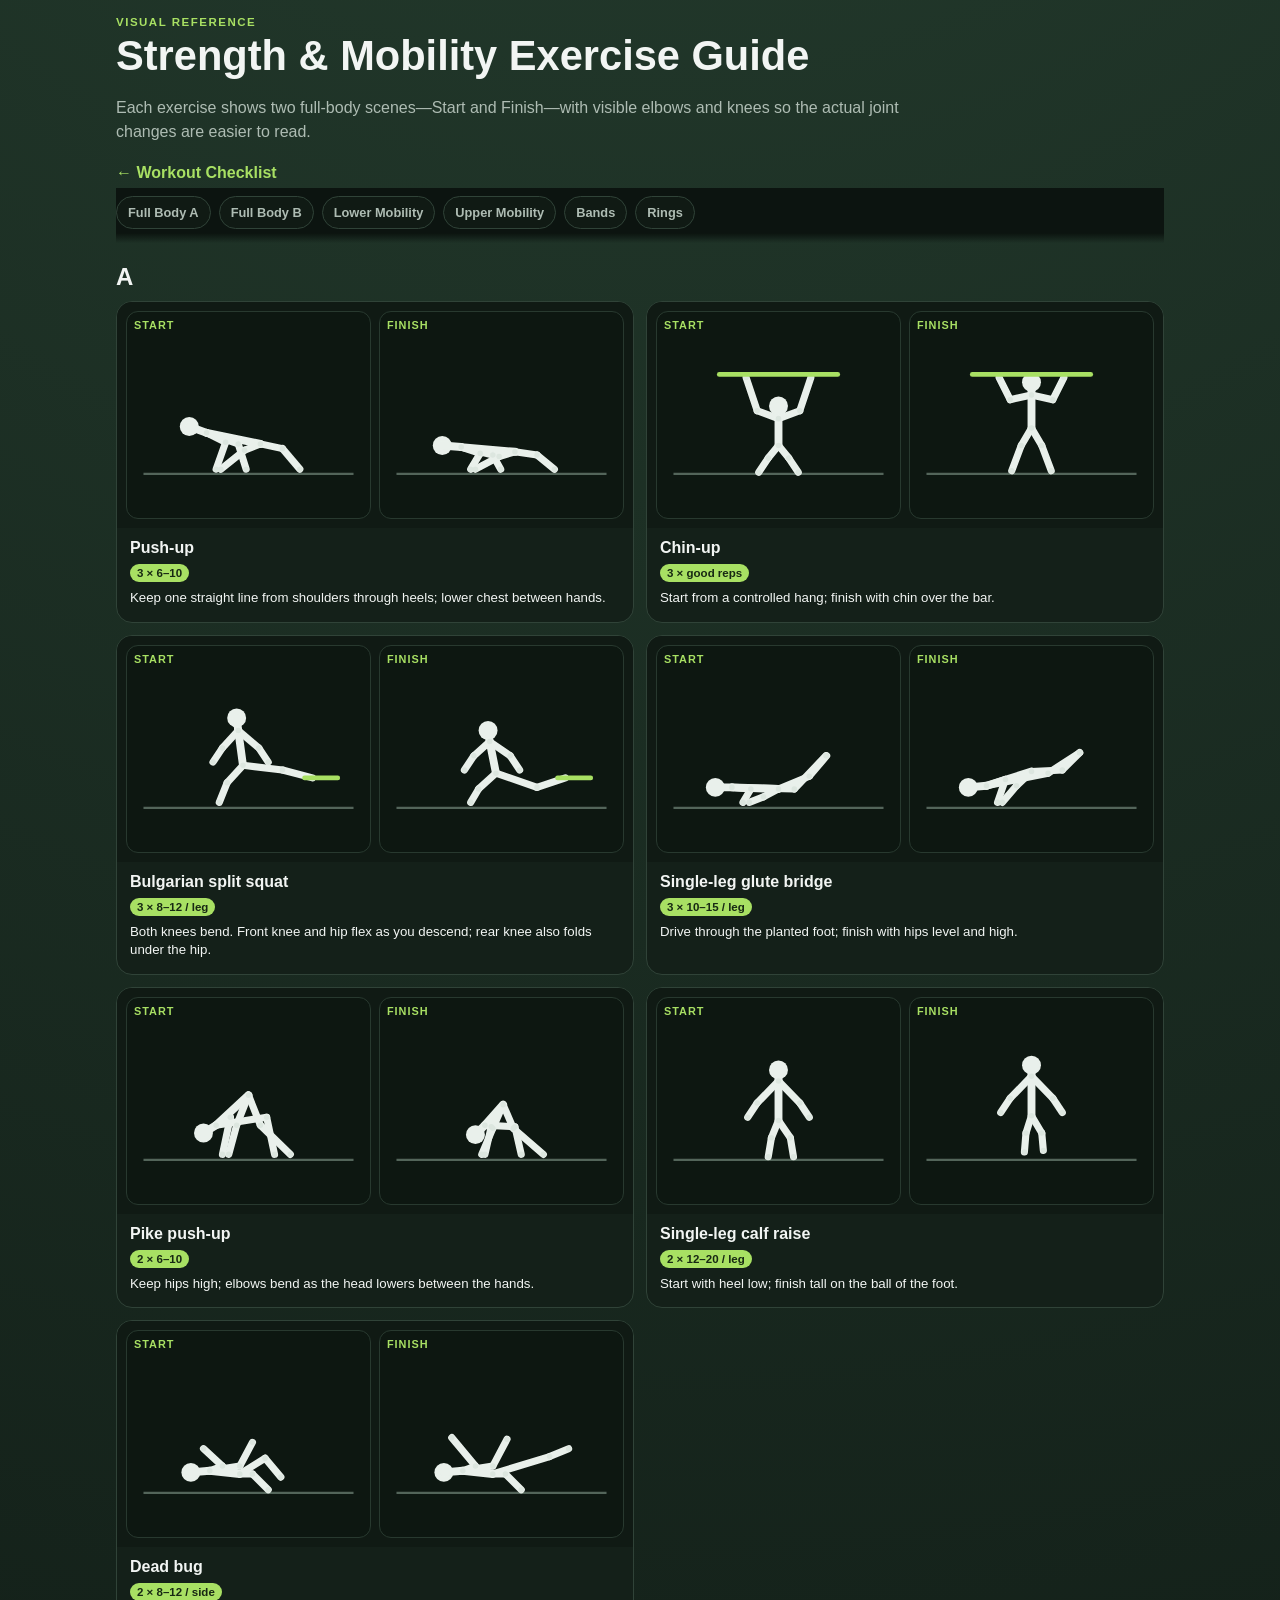
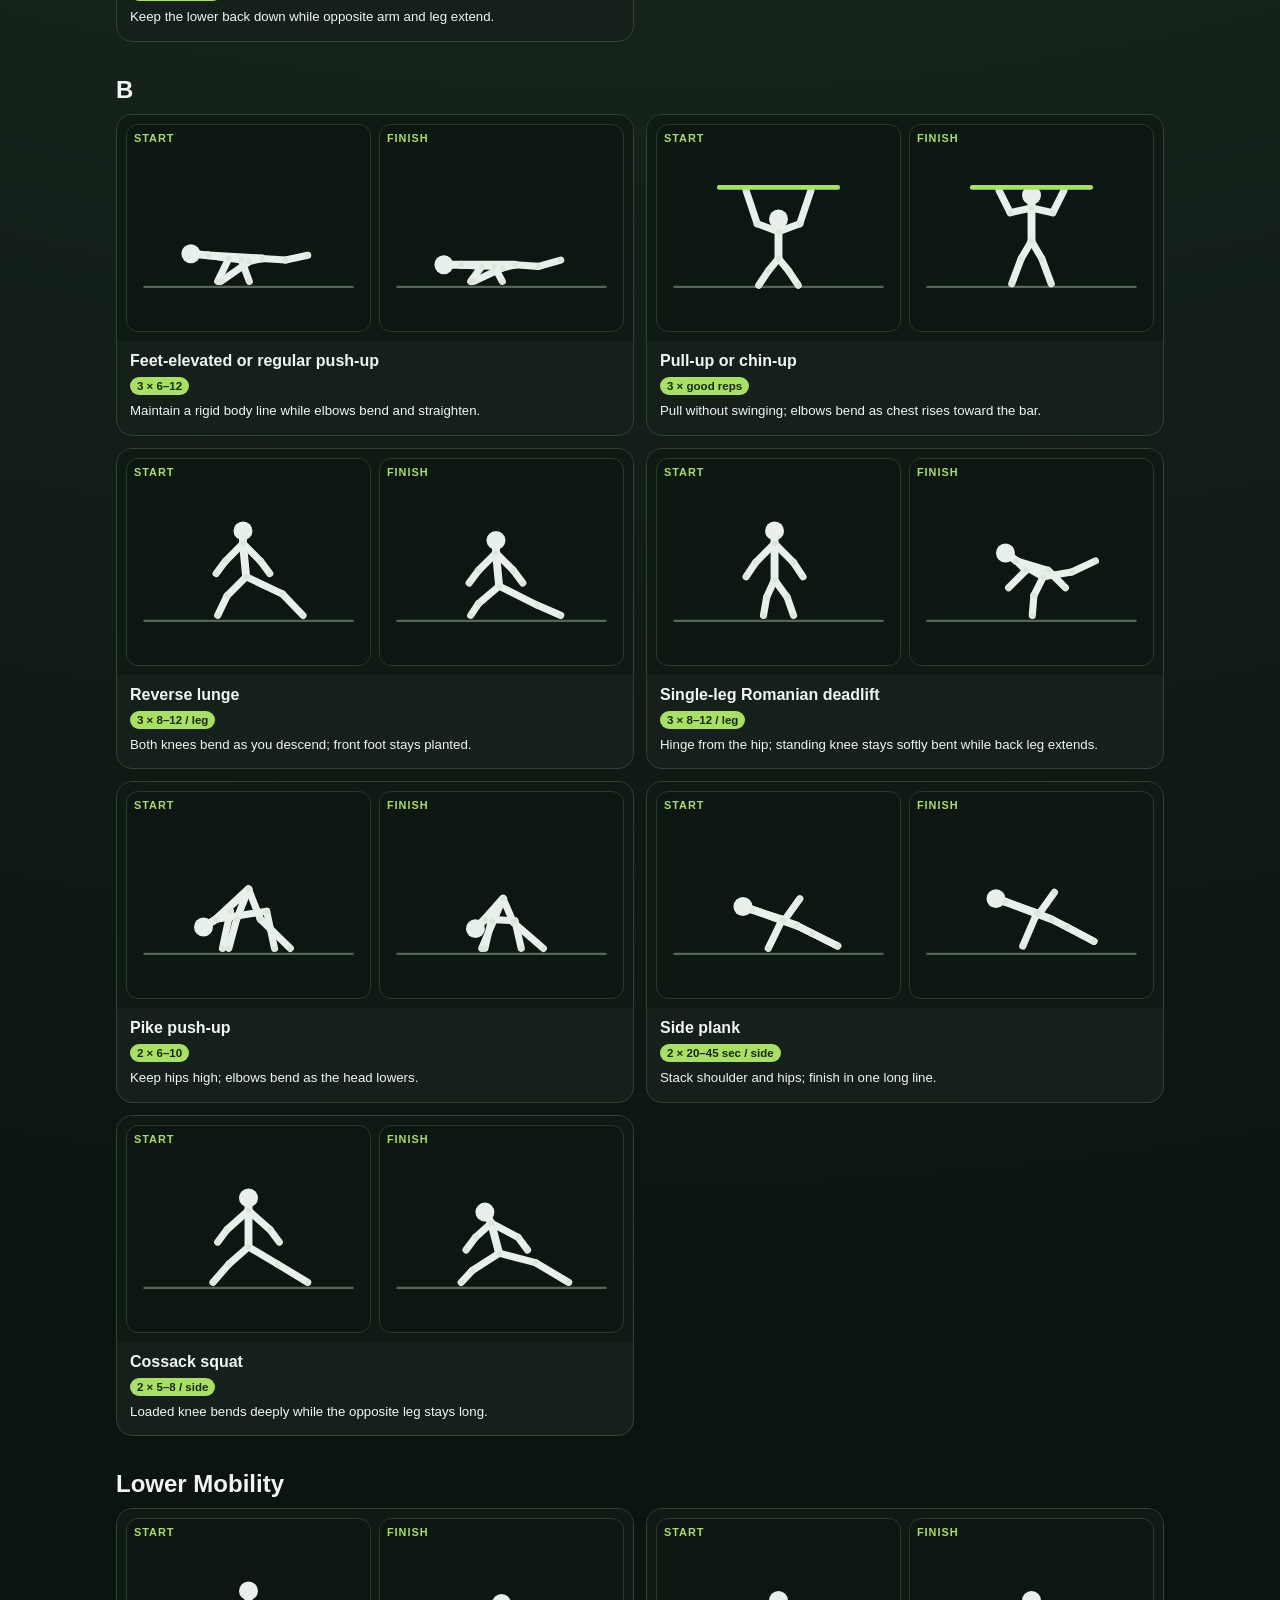
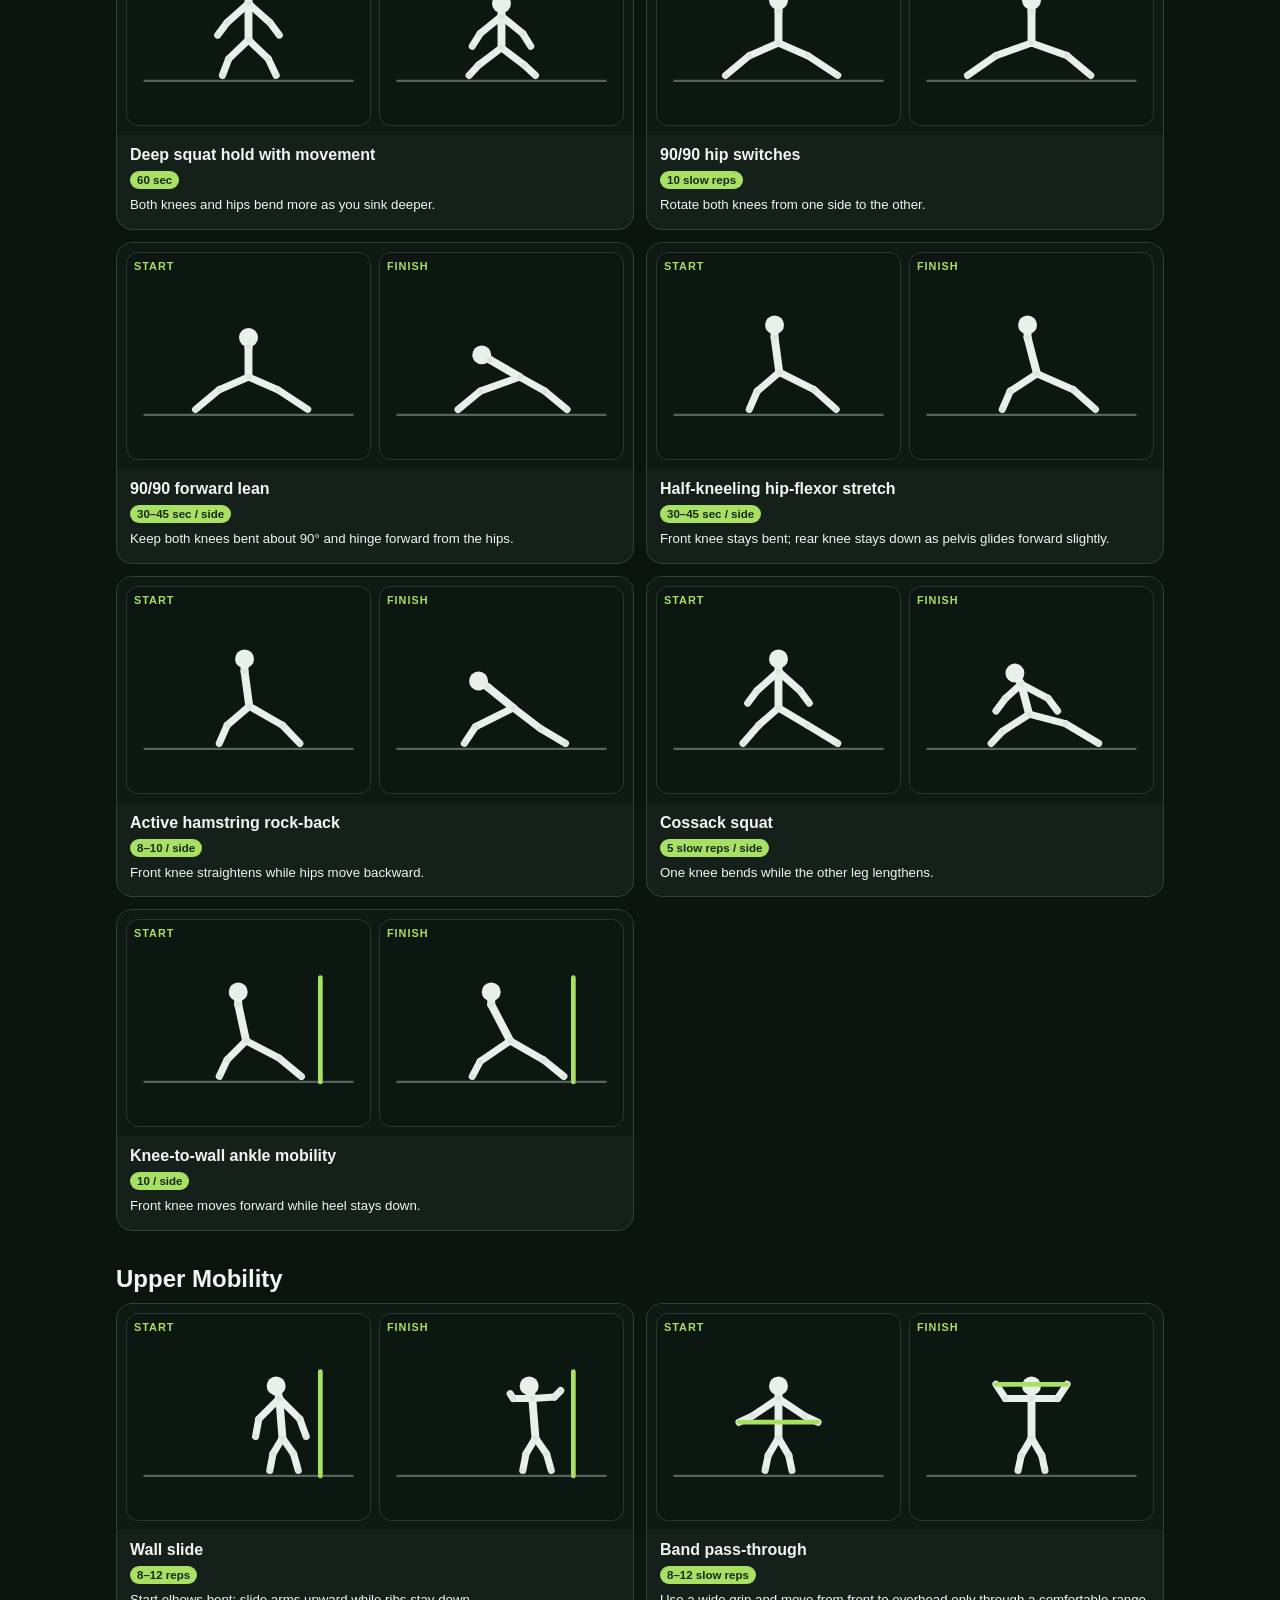
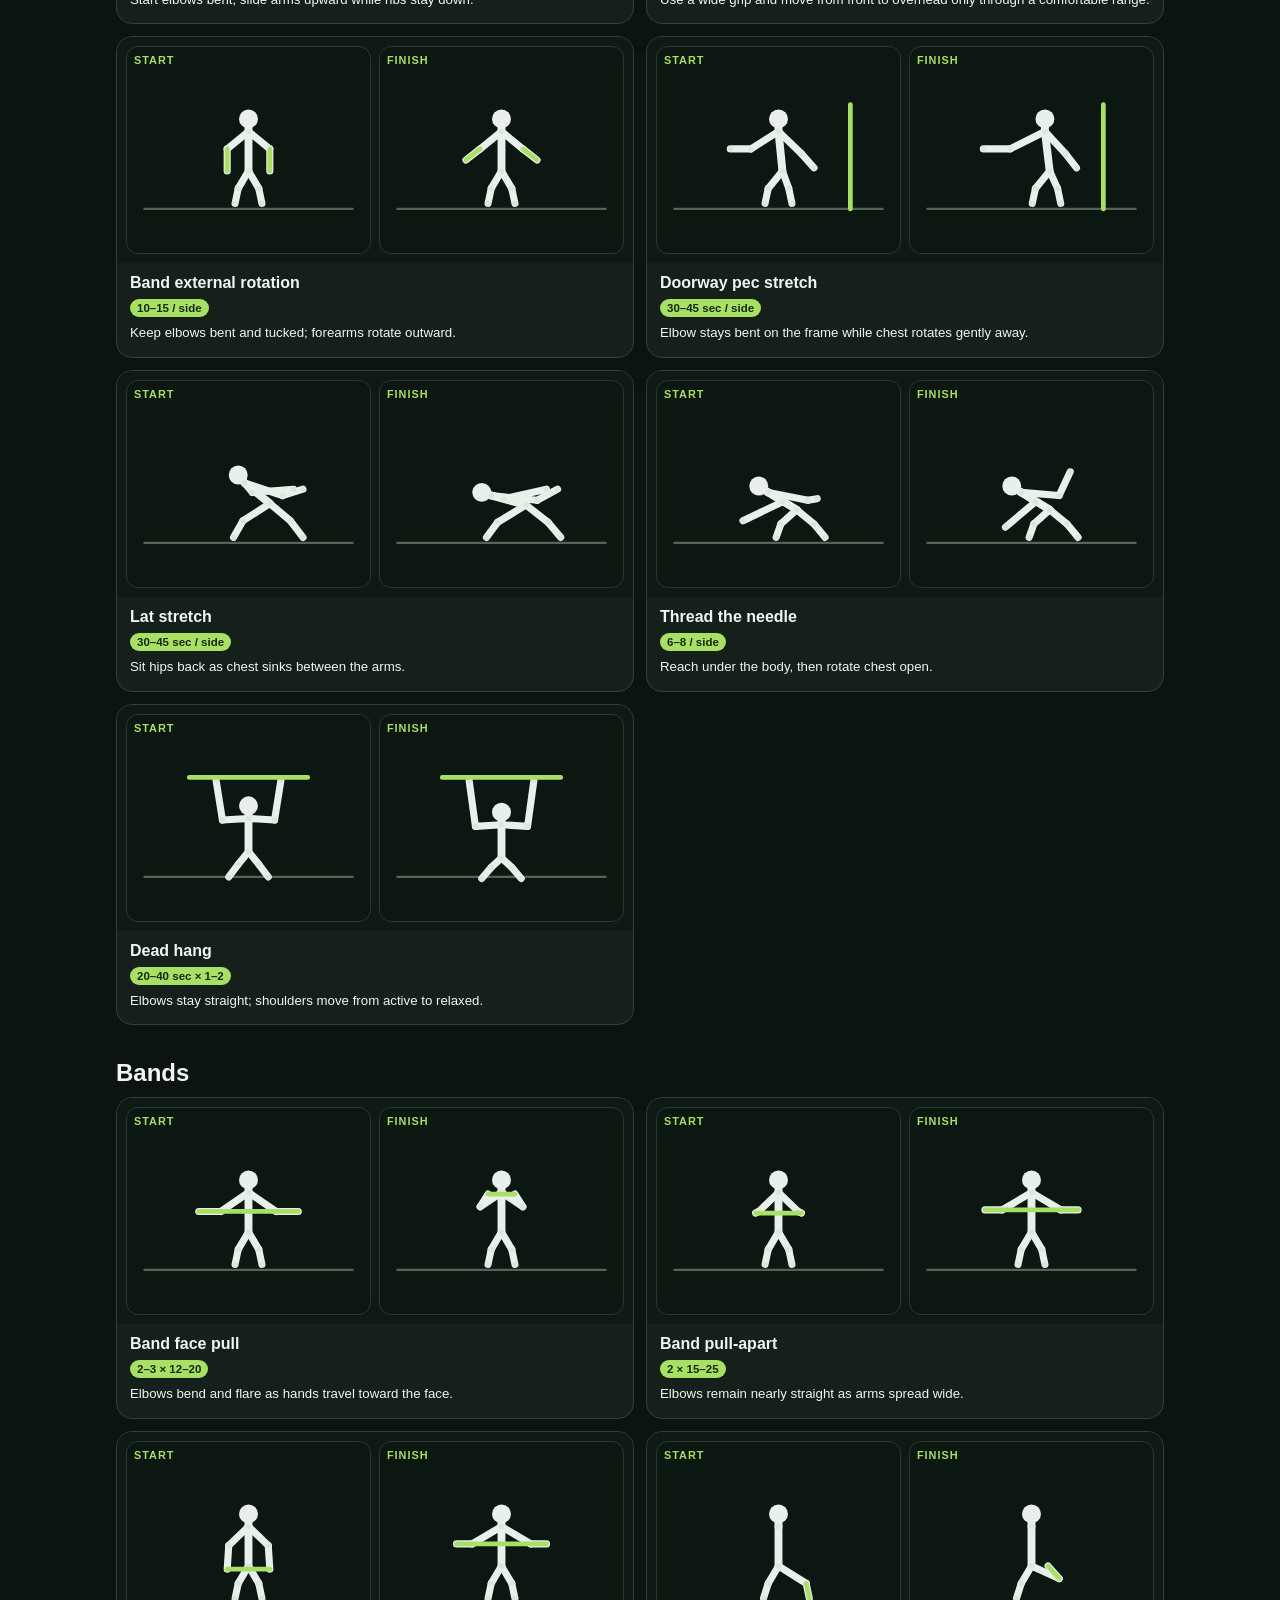
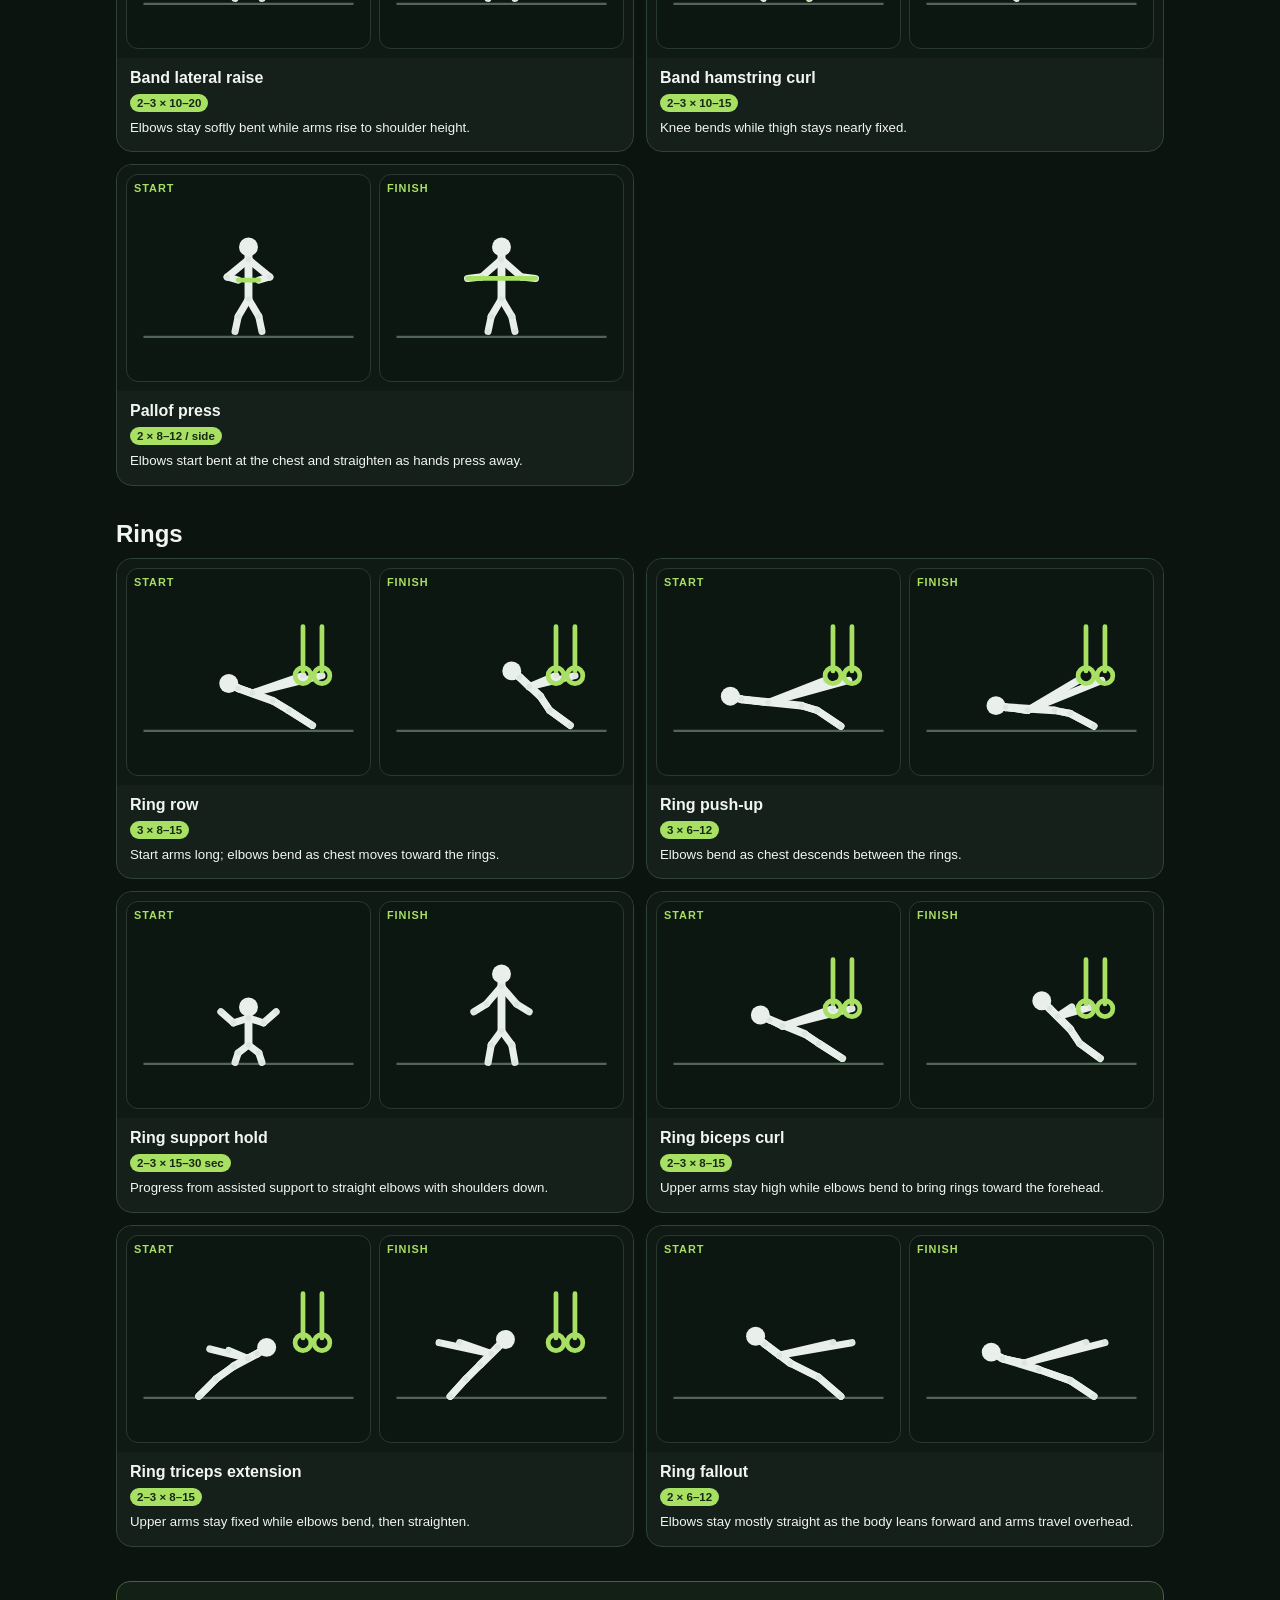
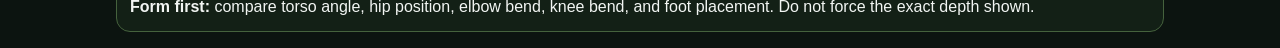
==== commit 766fa237: "Use jointed exercise figures with visible knee and elbow bends" ====
--- a/exercise-guide.html
+++ b/exercise-guide.html
@@ -1,10 +1,41 @@
-<!doctype html><html lang="en"><head><meta charset="utf-8"><meta name="viewport" content="width=device-width,initial-scale=1,viewport-fit=cover"><meta name="theme-color" content="#0c1410"><title>Exercise Visual Guide</title><style>
-:root{color-scheme:dark;--bg:#0c1410;--card:#142019;--panel:#0d1711;--line:#304338;--text:#f2f5f3;--muted:#aebcb3;--a:#a8e063;font-family:-apple-system,BlinkMacSystemFont,"Segoe UI",sans-serif}*{box-sizing:border-box}html{scroll-behavior:smooth}body{margin:0;background:radial-gradient(circle at 50% -10%,#263f30,var(--bg) 42%);color:var(--text)}a{color:inherit}.page{max-width:1080px;margin:auto;padding:16px}.eyebrow{color:var(--a);font-size:.72rem;font-weight:800;letter-spacing:.13em;text-transform:uppercase;margin:0 0 4px}h1{margin:0;font-size:clamp(1.8rem,5vw,2.6rem)}.intro{color:var(--muted);line-height:1.5;max-width:820px}.back{display:inline-block;margin:4px 0 6px;text-decoration:none;color:var(--a);font-weight:750}.chips{display:flex;gap:8px;overflow:auto;padding:8px 0 14px;position:sticky;top:0;z-index:4;background:linear-gradient(var(--bg) 82%,transparent)}.chips a{text-decoration:none;white-space:nowrap;border:1px solid var(--line);border-radius:999px;padding:8px 11px;background:#101a14;color:var(--muted);font-size:.8rem;font-weight:700}section{scroll-margin-top:58px;margin:20px 0 34px}.grid{display:grid;grid-template-columns:repeat(2,minmax(0,1fr));gap:12px}.card{border:1px solid var(--line);border-radius:16px;background:var(--card);overflow:hidden}.scenes{display:grid;grid-template-columns:1fr 1fr;gap:8px;padding:9px;background:#101a14}.scene{border:1px solid #28392f;border-radius:12px;background:var(--panel);padding:7px}.scene b{display:block;color:var(--a);font-size:.68rem;letter-spacing:.09em;text-transform:uppercase}svg{width:100%;height:180px;display:block}.body{stroke:#e9f0eb;stroke-width:10;stroke-linecap:round;stroke-linejoin:round;fill:none}.head{fill:#e9f0eb}.floor{stroke:#53655a;stroke-width:3}.prop{stroke:var(--a);stroke-width:7;stroke-linecap:round;fill:none}.info{padding:11px 13px 14px}h2{margin:0 0 10px}h3{margin:0 0 6px;font-size:1rem}.dose{display:inline-block;background:var(--a);color:#172813;border-radius:999px;padding:3px 7px;font-size:.72rem;font-weight:850}.cue{margin:7px 0 0;line-height:1.4;font-size:.83rem}.note{border:1px solid #45623d;background:#132016;border-radius:14px;padding:13px;line-height:1.45}@media(max-width:820px){.grid{grid-template-columns:1fr}}@media(max-width:560px){.scenes{grid-template-columns:1fr}svg{height:165px}}
-</style></head><body><main class="page"><p class="eyebrow">Visual reference</p><h1>Strength & Mobility Exercise Guide</h1><p class="intro">Each exercise shows two full-body scenes—Start and Finish—so the posture change is easy to compare.</p><a class="back" href="index.html">← Workout Checklist</a><nav class="chips"><a href="#a">Full Body A</a><a href="#b">Full Body B</a><a href="#lower">Lower Mobility</a><a href="#upper">Upper Mobility</a><a href="#bands">Bands</a><a href="#rings">Rings</a></nav><div id="root"></div><div class="note"><strong>Form first:</strong> copy the overall body line and joint positions rather than forcing exact depth or range.</div></main><script>
-const S=[["a","A",[["Push-up","3 × 6–10","push","Keep one straight line from shoulders through heels; lower chest between hands."],["Chin-up","3 × good reps","pull","Start from a controlled hang; finish with chin over the bar."],["Bulgarian split squat","3 × 8–12 / leg","split","Rear foot supported; lower through the front leg without collapsing inward."],["Single-leg glute bridge","3 × 10–15 / leg","bridge","Drive through the planted foot; finish with hips level and high."],["Pike push-up","2 × 6–10","pike","Keep hips high; lower the head between the hands."],["Single-leg calf raise","2 × 12–20 / leg","calf","Start with heel low; finish tall on the ball of the foot."],["Dead bug","2 × 8–12 / side","deadbug","Keep the lower back down while opposite arm and leg extend."]]],["b","B",[["Feet-elevated or regular push-up","3 × 6–12","decline","Maintain a rigid body line through the entire rep."],["Pull-up or chin-up","3 × good reps","pull","Pull without swinging; finish with chest rising toward the bar."],["Reverse lunge","3 × 8–12 / leg","lunge","Step back, lower vertically, then drive through the front foot."],["Single-leg Romanian deadlift","3 × 8–12 / leg","rdl","Hinge from the hip; back leg extends as torso tips forward."],["Pike push-up","2 × 6–10","pike","Keep hips high; lower the head between the hands."],["Side plank","2 × 20–45 sec / side","sideplank","Stack shoulder and hips; finish in one long line."],["Cossack squat","2 × 5–8 / side","cossack","Shift into one hip while the opposite leg stays long."]]],["lower","Lower Mobility",[["Deep squat hold with movement","60 sec","squat","Move from a comfortable squat into a deeper position without forcing range."],["90/90 hip switches","10 slow reps","9090","Rotate both knees from one side to the other."],["90/90 forward lean","30–45 sec / side","9090lean","Keep the 90/90 legs and hinge forward from the hips."],["Half-kneeling hip-flexor stretch","30–45 sec / side","hipflex","Slightly tuck pelvis and glide forward only a little."],["Active hamstring rock-back","8–10 / side","hamrock","Straighten the front leg and send hips backward."],["Cossack squat","5 slow reps / side","cossack","Shift into one hip while the opposite leg stays long."],["Knee-to-wall ankle mobility","10 / side","ankle","Keep heel down while the knee moves forward over the toes."]]],["upper","Upper Mobility",[["Wall slide","8–12 reps","wall","Keep ribs down as elbows and hands slide upward."],["Band pass-through","8–12 slow reps","pass","Use a wide grip and move from front to overhead only through a comfortable range."],["Band external rotation","10–15 / side","extrot","Keep elbows tucked while forearms rotate outward."],["Doorway pec stretch","30–45 sec / side","pec","Keep forearm on the frame and rotate chest gently away."],["Lat stretch","30–45 sec / side","lat","Sit hips back as chest sinks between the arms."],["Thread the needle","6–8 / side","thread","Reach under the body, then rotate chest open."],["Dead hang","20–40 sec × 1–2","hang","Move from an active shoulder position into a comfortable relaxed hang."]]],["bands","Bands",[["Band face pull","2–3 × 12–20","face","Pull toward the face with elbows high and hands separating."],["Band pull-apart","2 × 15–25","apart","Start hands in front; finish arms spread wide."],["Band lateral raise","2–3 × 10–20","lateral","Start arms low; finish near shoulder height."],["Band hamstring curl","2–3 × 10–15","hamcurl","Keep thigh still while heel curls toward the butt."],["Pallof press","2 × 8–12 / side","pallof","Press straight out without letting the torso rotate."]]],["rings","Rings",[["Ring row","3 × 8–15","ringrow","Start arms long; pull chest toward the rings."],["Ring push-up","3 × 6–12","ringpush","Keep rings stable; lower chest between them."],["Ring support hold","2–3 × 15–30 sec","support","Progress from assisted support to straight-arm support with shoulders down."],["Ring biceps curl","2–3 × 8–15","ringcurl","Keep upper arms high; curl rings toward the forehead."],["Ring triceps extension","2–3 × 8–15","ringtri","Keep body rigid; bend then straighten only the elbows."],["Ring fallout","2 × 6–12","fallout","Start more upright; lean forward as straight arms travel overhead."]]]];
-const P={"push":[["70,92","M82 96L150 112L225 128M130 110L110 145M160 116L180 145"],["70,116","M82 120L150 125L225 132M130 124L110 145M160 126L180 145"]],"pull":[["145,66","M145 78L145 118M145 82L105 30M145 82L185 30M145 118L125 150M145 118L165 150"],["145,36","M145 48L145 96M145 52L105 30M145 52L185 30M145 96L125 150M145 96L165 150"]],"split":[["130,38","M132 50L138 98M138 98L108 145M138 98L225 112M132 68L105 92M132 68L160 92"],["128,56","M130 68L138 110M138 110L108 145M138 110L225 114M130 82L104 102M130 82L158 102"]],"bridge":[["65,126","M76 128L145 128L195 128M145 128L108 145M195 128L210 88"],["65,126","M76 128L145 106L195 106M145 106L108 145M195 106L210 84"]],"pike":[["88,118","M100 120L145 70L225 145M145 70L122 145M145 70L168 145"],["112,120","M124 120L147 82L225 145M147 82L124 145M147 82L170 145"]],"calf":[["145,38","M145 50L145 102M145 102L132 148M145 102L165 148M145 70L115 90M145 70L175 90"],["145,32","M145 44L145 96M145 96L136 142M145 96L162 140M145 64L115 84M145 64L175 84"]],"deadbug":[["72,126","M84 128L135 128M110 126L88 96M110 126L145 88M135 128L165 108M165 108L185 132"],["72,126","M84 128L135 128M110 126L82 82M110 126L152 84M135 128L205 106M135 128L170 148"]],"decline":[["72,110","M84 114L150 116L225 112M130 116L110 145M165 115L185 145"],["72,124","M84 126L150 124L225 118M130 124L110 145M165 123L185 145"]],"lunge":[["138,38","M140 50L142 96M142 96L112 145M142 96L205 145M140 68L112 92M140 68L168 92"],["138,50","M140 62L142 108M142 108L112 145M142 108L215 145M140 80L112 102M140 80L168 102"]],"rdl":[["140,38","M140 50L140 100M140 100L128 145M140 100L162 145M140 68L112 90M140 68L168 90"],["112,66","M124 72L160 96M160 96L146 145M160 96L226 78M140 84L114 112M140 84L166 112"]],"sideplank":[["100,92","M112 96L168 116L225 142M150 110L132 145M152 110L172 82"],["100,82","M112 86L170 108L230 136M152 102L134 142M154 102L174 74"]],"cossack":[["145,38","M145 50L145 100M145 100L100 145M145 100L220 145M145 70L112 92M145 70L178 92"],["124,56","M130 68L142 108M142 108L94 145M142 108L230 145M134 82L100 100M134 82L168 100"]],"squat":[["145,38","M145 50L145 100M145 100L112 145M145 100L180 145M145 70L115 94M145 70L175 94"],["145,54","M145 66L145 110M145 110L104 145M145 110L188 145M145 84L108 108M145 84L182 108"]],"9090":[["145,50","M145 62L145 104M145 104L100 126L78 145M145 104L190 126L220 145"],["145,50","M145 62L145 104M145 104L92 126L64 145M145 104L198 126L220 145"]],"9090lean":[["145,54","M145 66L145 104M145 104L100 126L78 145M145 104L190 126L220 145"],["120,76","M130 82L168 104M168 104L118 126L90 145M168 104L200 126L228 145"]],"hipflex":[["140,38","M140 50L146 98M146 98L108 145M146 98L218 145"],["140,38","M140 50L152 100M152 100L108 145M152 100L226 145"]],"hamrock":[["140,38","M140 50L146 98M146 98L108 145M146 98L210 145"],["116,66","M128 74L160 100M160 100L98 145M160 100L226 145"]],"ankle":[["132,38","M132 50L142 100M142 100L108 145M142 100L210 145"],["132,38","M132 50L156 100M156 100L108 145M156 100L224 145"]],"wall":[["180,38","M184 50L188 104M188 76L154 102M188 76L218 102M188 104L176 145M188 104L208 145"],["180,38","M184 50L188 104M188 76L156 48M188 76L220 44M188 104L176 145M188 104L208 145"]],"pass":[["145,38","M145 50L145 104M145 76L95 84M145 76L195 84M145 104L132 145M145 104L160 145"],["145,38","M145 50L145 104M145 76L100 36M145 76L190 36M145 104L132 145M145 104L160 145"]],"extrot":[["145,38","M145 50L145 104M145 76L118 104M145 76L172 104M145 104L132 145M145 104L160 145"],["145,38","M145 50L145 104M145 76L100 90M145 76L190 90M145 104L132 145M145 104L160 145"]],"pec":[["145,38","M145 50L150 104M145 76L84 76M145 76L180 98M150 104L136 145M150 104L166 145"],["162,38","M162 50L168 104M162 76L84 76M162 76L196 98M168 104L152 145M168 104L182 145"]],"lat":[["132,66","M140 74L172 102M150 90L202 84M172 102L132 145M172 102L214 145"],["120,88","M130 94L176 104M144 98L202 84M176 104L136 145M176 104L220 145"]],"thread":[["120,80","M132 88L168 110M150 100L100 124M150 100L194 96M168 110L145 145M168 110L205 145"],["120,80","M132 88L168 110M150 100L112 132M150 100L194 64M168 110L145 145M168 110L205 145"]],"hang":[["145,62","M145 74L145 120M145 82L104 30M145 82L186 30M145 120L125 150M145 120L165 150"],["145,70","M145 82L145 128M145 90L104 30M145 90L186 30M145 128L125 150M145 128L165 150"]],"face":[["145,38","M145 50L145 104M145 76L82 78M145 76L208 78M145 104L132 145M145 104L160 145"],["145,38","M145 50L145 104M145 76L128 56M145 76L162 56M145 104L132 145M145 104L160 145"]],"apart":[["145,38","M145 50L145 104M145 76L116 80M145 76L174 80M145 104L132 145M145 104L160 145"],["145,38","M145 50L145 104M145 76L86 76M145 76L204 76M145 104L132 145M145 104L160 145"]],"lateral":[["145,38","M145 50L145 104M145 76L118 108M145 76L172 108M145 104L132 145M145 104L160 145"],["145,38","M145 50L145 104M145 76L88 76M145 76L202 76M145 104L132 145M145 104L160 145"]],"hamcurl":[["145,38","M145 50L145 104M145 104L126 145M145 104L184 145"],["145,38","M145 50L145 104M145 104L126 145M145 104L180 122L166 104"]],"pallof":[["145,38","M145 50L145 104M145 76L132 80M145 76L158 80M145 104L132 145M145 104L160 145"],["145,38","M145 50L145 104M145 76L102 78M145 76L188 78M145 104L132 145M145 104L160 145"]],"ringrow":[["120,92","M132 98L176 114L228 145M150 104L214 82M150 104L238 82"],["158,76","M170 84L194 108L232 145M180 96L214 82M180 96L238 82"]],"ringpush":[["84,108","M98 112L174 120L224 146M132 116L204 88M132 116L234 88"],["100,120","M112 122L174 126L224 146M140 126L204 88M140 126L234 88"]],"support":[["145,80","M145 92L145 128M145 100L110 86M145 100L180 86M145 128L130 150M145 128L160 150"],["145,38","M145 50L145 110M145 76L110 86M145 76L180 86M145 110L130 150M145 110L160 150"]],"ringcurl":[["122,90","M134 96L178 114L228 145M150 104L214 82M150 104L238 82"],["158,72","M168 82L194 108L232 145M178 92L214 76M178 92L238 76"]],"ringtri":[["168,88","M156 94L126 112L82 150M144 102L92 82M144 102L66 82"],["150,78","M140 88L118 110L80 150M132 96L92 82M132 96L66 82"]],"fallout":[["116,74","M128 84L160 108L224 150M146 98L214 82M146 98L238 82"],["94,94","M108 102L154 116L224 150M136 108L214 82M136 108L238 82"]]};
-const props={pull:'<line class="prop" x1="70" y1="26" x2="220" y2="26"/>',hang:'<line class="prop" x1="70" y1="26" x2="220" y2="26"/>',split:'<line class="prop" x1="216" y1="114" x2="258" y2="114"/>',ankle:'<line class="prop" x1="236" y1="20" x2="236" y2="152"/>',wall:'<line class="prop" x1="236" y1="20" x2="236" y2="152"/>',pec:'<line class="prop" x1="236" y1="20" x2="236" y2="152"/>'};
-function pic(k,i){const p=(P[k]||P.squat)[i],c=p[0].split(',');let extra=props[k]||'';if(k.startsWith('ring'))extra+='<line class="prop" x1="214" y1="20" x2="214" y2="76"/><line class="prop" x1="238" y1="20" x2="238" y2="76"/><circle class="prop" cx="214" cy="82" r="10"/><circle class="prop" cx="238" cy="82" r="10"/>';return `<svg viewBox="0 0 290 170"><line class="floor" x1="12" y1="152" x2="278" y2="152"/><circle class="head" cx="${c[0]}" cy="${c[1]}" r="12"/><path class="body" d="${p[1]}"/>${extra}</svg>`}
-function card(x){return `<article class="card"><div class="scenes"><div class="scene"><b>Start</b>${pic(x[2],0)}</div><div class="scene"><b>Finish</b>${pic(x[2],1)}</div></div><div class="info"><h3>${x[0]}</h3><span class="dose">${x[1]}</span><p class="cue">${x[3]}</p></div></article>`}
-document.getElementById('root').innerHTML=S.map(s=>`<section id="${s[0]}"><h2>${s[1]}</h2><div class="grid">${s[2].map(card).join('')}</div></section>`).join('');
-</script></body></html>+<!doctype html><html lang="en"><head><meta charset="utf-8"><meta name="viewport" content="width=device-width,initial-scale=1,viewport-fit=cover"><meta name="theme-color" content="#0c1410"><title>Exercise Visual Guide</title><style>:root{color-scheme:dark;--bg:#0c1410;--card:#142019;--panel:#0d1711;--line:#304338;--text:#f2f5f3;--muted:#aebcb3;--a:#a8e063;font-family:-apple-system,BlinkMacSystemFont,"Segoe UI",sans-serif}*{box-sizing:border-box}html{scroll-behavior:smooth}body{margin:0;background:radial-gradient(circle at 50% -10%,#263f30,var(--bg) 42%);color:var(--text)}a{color:inherit}.page{max-width:1080px;margin:auto;padding:16px}.eyebrow{color:var(--a);font-size:.72rem;font-weight:800;letter-spacing:.13em;text-transform:uppercase;margin:0 0 4px}h1{margin:0;font-size:clamp(1.8rem,5vw,2.6rem)}.intro{color:var(--muted);line-height:1.5;max-width:820px}.back{display:inline-block;margin:4px 0 6px;text-decoration:none;color:var(--a);font-weight:750}.chips{display:flex;gap:8px;overflow:auto;padding:8px 0 14px;position:sticky;top:0;z-index:4;background:linear-gradient(var(--bg) 82%,transparent)}.chips a{text-decoration:none;white-space:nowrap;border:1px solid var(--line);border-radius:999px;padding:8px 11px;background:#101a14;color:var(--muted);font-size:.8rem;font-weight:700}section{scroll-margin-top:58px;margin:20px 0 34px}.grid{display:grid;grid-template-columns:repeat(2,minmax(0,1fr));gap:12px}.card{border:1px solid var(--line);border-radius:16px;background:var(--card);overflow:hidden}.scenes{display:grid;grid-template-columns:1fr 1fr;gap:8px;padding:9px;background:#101a14}.scene{border:1px solid #28392f;border-radius:12px;background:var(--panel);padding:7px}.scene b{display:block;color:var(--a);font-size:.68rem;letter-spacing:.09em;text-transform:uppercase}.scene svg{width:100%;height:180px;display:block}.seg{stroke:#e9f0eb;stroke-width:9;stroke-linecap:round;stroke-linejoin:round;fill:none}.torso{stroke-width:10}.head{fill:#e9f0eb}.joint{fill:#dce6df}.floor{stroke:#53655a;stroke-width:3}.prop{stroke:var(--a);stroke-width:6;stroke-linecap:round;fill:none}.info{padding:11px 13px 14px}h2{margin:0 0 10px}h3{margin:0 0 6px;font-size:1rem}.dose{display:inline-block;background:var(--a);color:#172813;border-radius:999px;padding:3px 7px;font-size:.72rem;font-weight:850}.cue{margin:7px 0 0;line-height:1.4;font-size:.83rem}.note{border:1px solid #45623d;background:#132016;border-radius:14px;padding:13px;line-height:1.45}@media(max-width:820px){.grid{grid-template-columns:1fr}}@media(max-width:560px){.scenes{grid-template-columns:1fr}.scene svg{height:165px}}</style></head><body><main class="page"><p class="eyebrow">Visual reference</p><h1>Strength & Mobility Exercise Guide</h1><p class="intro">Each exercise shows two full-body scenes—Start and Finish—with visible elbows and knees so the actual joint changes are easier to read.</p><a class="back" href="index.html">← Workout Checklist</a><nav class="chips"><a href="#a">Full Body A</a><a href="#b">Full Body B</a><a href="#lower">Lower Mobility</a><a href="#upper">Upper Mobility</a><a href="#bands">Bands</a><a href="#rings">Rings</a></nav><div id="root"></div><div class="note"><strong>Form first:</strong> compare torso angle, hip position, elbow bend, knee bend, and foot placement. Do not force the exact depth shown.</div></main><script>
+const S=[["a","A",[["Push-up","3 × 6–10","push","Keep one straight line from shoulders through heels; lower chest between hands."],["Chin-up","3 × good reps","pull","Start from a controlled hang; finish with chin over the bar."],["Bulgarian split squat","3 × 8–12 / leg","split","Both knees bend. Front knee and hip flex as you descend; rear knee also folds under the hip."],["Single-leg glute bridge","3 × 10–15 / leg","bridge","Drive through the planted foot; finish with hips level and high."],["Pike push-up","2 × 6–10","pike","Keep hips high; elbows bend as the head lowers between the hands."],["Single-leg calf raise","2 × 12–20 / leg","calf","Start with heel low; finish tall on the ball of the foot."],["Dead bug","2 × 8–12 / side","deadbug","Keep the lower back down while opposite arm and leg extend."]]],["b","B",[["Feet-elevated or regular push-up","3 × 6–12","decline","Maintain a rigid body line while elbows bend and straighten."],["Pull-up or chin-up","3 × good reps","pull","Pull without swinging; elbows bend as chest rises toward the bar."],["Reverse lunge","3 × 8–12 / leg","lunge","Both knees bend as you descend; front foot stays planted."],["Single-leg Romanian deadlift","3 × 8–12 / leg","rdl","Hinge from the hip; standing knee stays softly bent while back leg extends."],["Pike push-up","2 × 6–10","pike","Keep hips high; elbows bend as the head lowers."],["Side plank","2 × 20–45 sec / side","sideplank","Stack shoulder and hips; finish in one long line."],["Cossack squat","2 × 5–8 / side","cossack","Loaded knee bends deeply while the opposite leg stays long."]]],["lower","Lower Mobility",[["Deep squat hold with movement","60 sec","squat","Both knees and hips bend more as you sink deeper."],["90/90 hip switches","10 slow reps","n9090","Rotate both knees from one side to the other."],["90/90 forward lean","30–45 sec / side","n9090lean","Keep both knees bent about 90° and hinge forward from the hips."],["Half-kneeling hip-flexor stretch","30–45 sec / side","hipflex","Front knee stays bent; rear knee stays down as pelvis glides forward slightly."],["Active hamstring rock-back","8–10 / side","hamrock","Front knee straightens while hips move backward."],["Cossack squat","5 slow reps / side","cossack","One knee bends while the other leg lengthens."],["Knee-to-wall ankle mobility","10 / side","ankle","Front knee moves forward while heel stays down."]]],["upper","Upper Mobility",[["Wall slide","8–12 reps","wall","Start elbows bent; slide arms upward while ribs stay down."],["Band pass-through","8–12 slow reps","pass","Use a wide grip and move from front to overhead only through a comfortable range."],["Band external rotation","10–15 / side","extrot","Keep elbows bent and tucked; forearms rotate outward."],["Doorway pec stretch","30–45 sec / side","pec","Elbow stays bent on the frame while chest rotates gently away."],["Lat stretch","30–45 sec / side","lat","Sit hips back as chest sinks between the arms."],["Thread the needle","6–8 / side","thread","Reach under the body, then rotate chest open."],["Dead hang","20–40 sec × 1–2","hang","Elbows stay straight; shoulders move from active to relaxed."]]],["bands","Bands",[["Band face pull","2–3 × 12–20","face","Elbows bend and flare as hands travel toward the face."],["Band pull-apart","2 × 15–25","apart","Elbows remain nearly straight as arms spread wide."],["Band lateral raise","2–3 × 10–20","lateral","Elbows stay softly bent while arms rise to shoulder height."],["Band hamstring curl","2–3 × 10–15","hamcurl","Knee bends while thigh stays nearly fixed."],["Pallof press","2 × 8–12 / side","pallof","Elbows start bent at the chest and straighten as hands press away."]]],["rings","Rings",[["Ring row","3 × 8–15","ringrow","Start arms long; elbows bend as chest moves toward the rings."],["Ring push-up","3 × 6–12","ringpush","Elbows bend as chest descends between the rings."],["Ring support hold","2–3 × 15–30 sec","support","Progress from assisted support to straight elbows with shoulders down."],["Ring biceps curl","2–3 × 8–15","ringcurl","Upper arms stay high while elbows bend to bring rings toward the forehead."],["Ring triceps extension","2–3 × 8–15","ringtri","Upper arms stay fixed while elbows bend, then straighten."],["Ring fallout","2 × 6–12","fallout","Elbows stay mostly straight as the body leans forward and arms travel overhead."]]]];
+const P={
+push:[[[70,92],[92,100],[160,114],[116,112],[104,146],[132,114],[142,146],[188,120],[210,146],[140,122],[110,146]],[[70,116],[94,118],[162,124],[118,126],[106,146],[134,128],[144,146],[190,128],[212,146],[142,130],[112,146]]],
+pull:[[[145,66],[145,82],[145,116],[118,72],[104,30],[172,72],[186,30],[132,132],[120,150],[158,132],[170,150]],[[145,36],[145,52],[145,94],[118,58],[104,30],[172,58],[186,30],[132,116],[120,148],[158,116],[170,148]]],
+split:[[[130,38],[132,54],[138,98],[112,76],[100,94],[158,76],[170,94],[118,120],[108,145],[188,104],[226,114]],[[128,54],[130,68],[138,108],[110,86],[98,104],[156,86],[168,104],[116,128],[106,145],[190,126],[226,114]]],
+bridge:[[[65,126],[86,126],[145,128],[110,128],[100,145],[165,128],[205,86],[126,138],[108,145],[184,112],[206,86]],[[65,126],[88,124],[145,106],[112,116],[102,145],[166,108],[206,82],[126,124],[108,145],[184,104],[206,82]]],
+pike:[[[88,118],[104,108],[145,70],[122,98],[112,145],[168,98],[178,145],[130,108],[120,145],[160,108],[198,145]],[[112,120],[124,108],[147,82],[132,110],[124,145],[162,110],[170,145],[134,112],[120,145],[160,112],[198,145]]],
+calf:[[[145,38],[145,52],[145,102],[118,80],[106,98],[172,80],[184,98],[136,124],[132,148],[160,124],[164,148]],[[145,32],[145,46],[145,96],[118,74],[106,92],[172,74],[184,92],[138,118],[136,142],[158,118],[160,140]]],
+deadbug:[[[72,126],[96,124],[134,128],[112,118],[88,96],[134,118],[150,88],[166,108],[186,132],[150,128],[170,148]],[[72,126],[96,124],[134,128],[112,118],[82,82],[134,118],[152,84],[206,106],[230,96],[150,128],[170,148]]],
+decline:[[[72,110],[94,112],[162,116],[120,116],[106,145],[136,118],[146,145],[192,118],[220,112],[146,120],[110,145]],[[72,124],[94,124],[162,124],[120,126],[106,145],[136,126],[146,145],[192,126],[220,118],[146,128],[110,145]]],
+lunge:[[[138,38],[138,54],[142,96],[116,76],[104,92],[160,76],[172,92],[118,120],[106,145],[188,118],[214,145]],[[138,50],[138,66],[142,108],[116,88],[104,104],[160,88],[172,104],[116,130],[106,145],[190,132],[220,145]]],
+rdl:[[[140,38],[140,54],[140,100],[116,78],[104,96],[164,78],[176,96],[130,122],[126,145],[156,122],[164,145]],[[112,66],[126,76],[160,96],[138,88],[116,110],[166,88],[188,110],[148,120],[146,145],[196,90],[226,76]]],
+sideplank:[[[100,92],[112,96],[168,116],[150,108],[132,145],[152,110],[172,82],[188,126],[220,142],[188,126],[220,142]],[[100,82],[112,86],[170,108],[152,100],[134,142],[154,102],[174,74],[190,118],[224,136],[190,118],[224,136]]],
+cossack:[[[145,38],[145,54],[145,100],[118,78],[106,94],[172,78],[184,94],[120,122],[100,145],[182,122],[220,145]],[[124,56],[132,70],[142,108],[112,88],[100,104],[166,88],[178,104],[108,130],[94,145],[188,120],[230,145]]],
+squat:[[[145,38],[145,54],[145,100],[118,78],[106,94],[172,78],[184,94],[120,124],[112,145],[170,124],[180,145]],[[145,54],[145,70],[145,110],[118,92],[108,108],[172,92],[182,108],[116,132],[104,145],[174,132],[188,145]]],
+n9090:[[[145,50],[145,64],[145,104],[-1,-1],[-1,-1],[-1,-1],[-1,-1],[108,120],[78,145],[182,120],[220,145]],[[145,50],[145,64],[145,104],[-1,-1],[-1,-1],[-1,-1],[-1,-1],[100,120],[64,145],[190,120],[220,145]]],
+n9090lean:[[[145,54],[145,66],[145,104],[-1,-1],[-1,-1],[-1,-1],[-1,-1],[108,120],[78,145],[182,120],[220,145]],[[120,76],[130,82],[168,104],[-1,-1],[-1,-1],[-1,-1],[-1,-1],[118,122],[90,145],[200,122],[228,145]]],
+hipflex:[[[140,38],[140,54],[146,98],[-1,-1],[-1,-1],[-1,-1],[-1,-1],[118,122],[108,145],[190,120],[218,145]],[[140,38],[140,54],[152,100],[-1,-1],[-1,-1],[-1,-1],[-1,-1],[118,122],[108,145],[198,120],[226,145]]],
+hamrock:[[[140,38],[140,54],[146,98],[-1,-1],[-1,-1],[-1,-1],[-1,-1],[118,122],[108,145],[188,122],[210,145]],[[116,66],[128,74],[160,100],[-1,-1],[-1,-1],[-1,-1],[-1,-1],[112,124],[98,145],[194,126],[226,145]]],
+ankle:[[[132,38],[132,54],[142,100],[-1,-1],[-1,-1],[-1,-1],[-1,-1],[118,124],[108,145],[184,122],[212,145]],[[132,38],[132,54],[156,100],[-1,-1],[-1,-1],[-1,-1],[-1,-1],[118,126],[108,145],[198,124],[224,145]]],
+wall:[[[180,38],[184,54],[188,104],[158,80],[154,102],[210,80],[218,102],[176,124],[172,145],[202,124],[208,145]],[[180,38],[184,54],[188,104],[160,54],[156,48],[212,52],[220,44],[176,124],[172,145],[202,124],[208,145]]],
+pass:[[[145,38],[145,54],[145,104],[112,76],[95,84],[178,76],[195,84],[132,126],[128,145],[158,126],[162,145]],[[145,38],[145,54],[145,104],[112,54],[100,36],[178,54],[190,36],[132,126],[128,145],[158,126],[162,145]]],
+extrot:[[[145,38],[145,54],[145,104],[118,76],[118,104],[172,76],[172,104],[132,126],[128,145],[158,126],[162,145]],[[145,38],[145,54],[145,104],[118,76],[100,90],[172,76],[190,90],[132,126],[128,145],[158,126],[162,145]]],
+pec:[[[145,38],[145,54],[150,104],[110,76],[84,76],[174,82],[190,100],[132,126],[128,145],[158,126],[162,145]],[[162,38],[162,54],[168,104],[118,76],[84,76],[188,82],[202,100],[150,126],[146,145],[178,126],[182,145]]],
+lat:[[[132,66],[140,76],[172,102],[150,88],[202,84],[188,92],[214,84],[138,124],[126,145],[198,124],[214,145]],[[120,88],[132,92],[176,104],[148,96],[202,84],[190,98],[216,84],[140,126],[126,145],[204,126],[220,145]]],
+thread:[[[120,80],[132,88],[168,110],[150,100],[100,124],[182,98],[194,96],[148,128],[142,145],[190,128],[204,145]],[[120,80],[132,88],[168,110],[150,100],[112,132],[180,92],[194,62],[148,128],[142,145],[190,128],[204,145]]],
+hang:[[[145,62],[145,78],[145,120],[112,80],[104,30],[178,80],[186,30],[132,136],[120,152],[158,136],[170,152]],[[145,70],[145,86],[145,128],[112,88],[104,30],[178,88],[186,30],[132,140],[120,154],[158,140],[170,154]]],
+face:[[[145,38],[145,54],[145,104],[110,78],[82,78],[180,78],[208,78],[132,126],[128,145],[158,126],[162,145]],[[145,38],[145,54],[145,104],[118,72],[128,56],[172,72],[162,56],[132,126],[128,145],[158,126],[162,145]]],
+apart:[[[145,38],[145,54],[145,104],[120,78],[116,80],[170,78],[174,80],[132,126],[128,145],[158,126],[162,145]],[[145,38],[145,54],[145,104],[108,76],[86,76],[182,76],[204,76],[132,126],[128,145],[158,126],[162,145]]],
+lateral:[[[145,38],[145,54],[145,104],[120,78],[118,108],[170,78],[172,108],[132,126],[128,145],[158,126],[162,145]],[[145,38],[145,54],[145,104],[108,76],[88,76],[182,76],[202,76],[132,126],[128,145],[158,126],[162,145]]],
+hamcurl:[[[145,38],[145,54],[145,104],[-1,-1],[-1,-1],[-1,-1],[-1,-1],[132,126],[126,145],[180,126],[184,145]],[[145,38],[145,54],[145,104],[-1,-1],[-1,-1],[-1,-1],[-1,-1],[132,126],[126,145],[180,120],[166,104]]],
+pallof:[[[145,38],[145,54],[145,104],[118,76],[132,80],[172,76],[158,80],[132,126],[128,145],[158,126],[162,145]],[[145,38],[145,54],[145,104],[120,76],[102,78],[170,76],[188,78],[132,126],[128,145],[158,126],[162,145]]],
+ringrow:[[[120,92],[132,98],[176,114],[150,104],[214,82],[150,104],[238,82],[196,126],[226,145],[196,126],[226,145]],[[158,76],[168,84],[194,108],[180,96],[214,82],[180,96],[238,82],[206,126],[232,145],[206,126],[232,145]]],
+ringpush:[[[84,108],[98,112],[174,120],[132,116],[204,88],[132,116],[234,88],[194,126],[224,146],[194,126],[224,146]],[[100,120],[112,122],[174,126],[140,126],[204,88],[140,126],[234,88],[194,130],[224,146],[194,130],[224,146]]],
+support:[[[145,80],[145,94],[145,128],[126,100],[110,86],[164,100],[180,86],[132,138],[128,150],[158,138],[162,150]],[[145,38],[145,54],[145,110],[126,76],[110,86],[164,76],[180,86],[132,128],[128,150],[158,128],[162,150]]],
+ringcurl:[[[122,90],[134,96],[178,114],[150,104],[214,82],[150,104],[238,82],[196,126],[226,145],[196,126],[226,145]],[[158,72],[168,82],[194,108],[178,92],[196,80],[178,92],[220,80],[206,126],[232,145],[206,126],[232,145]]],
+ringtri:[[[168,88],[156,96],[126,112],[144,102],[120,92],[144,102],[96,90],[104,128],[82,150],[104,128],[82,150]],[[150,78],[140,88],[118,110],[132,96],[92,82],[132,96],[66,82],[100,128],[80,150],[100,128],[80,150]]],
+fallout:[[[116,74],[128,84],[160,108],[146,98],[214,82],[146,98],[238,82],[196,126],[224,150],[196,126],[224,150]],[[94,94],[108,102],[154,116],[136,108],[214,82],[136,108],[238,82],[194,130],[224,150],[194,130],[224,150]]]
+};
+function ln(a,b,c='seg'){return a[0]<0||b[0]<0?'':`<line class="${c}" x1="${a[0]}" y1="${a[1]}" x2="${b[0]}" y2="${b[1]}"/>`}function pt(p){return p[0]<0?'':`<circle class="joint" cx="${p[0]}" cy="${p[1]}" r="3.5"/>`}function pic(k,i){const p=(P[k]||P.squat)[i],h=p[0],s=p[1],hp=p[2],le=p[3],lw=p[4],re=p[5],rw=p[6],lk=p[7],la=p[8],rk=p[9],ra=p[10];let x='';if(k==='pull'||k==='hang')x+='<line class="prop" x1="70" y1="26" x2="220" y2="26"/>';if(k==='split')x+='<line class="prop" x1="216" y1="114" x2="258" y2="114"/>';if(['ankle','wall','pec'].includes(k))x+='<line class="prop" x1="236" y1="20" x2="236" y2="152"/>';if(['pass','face','apart','lateral','pallof'].includes(k))x+=ln(lw,rw,'prop');if(k==='extrot')x+=ln(le,lw,'prop')+ln(re,rw,'prop');if(k==='hamcurl')x+=ln(rk,ra,'prop');if(k.startsWith('ring'))x+='<line class="prop" x1="214" y1="20" x2="214" y2="76"/><line class="prop" x1="238" y1="20" x2="238" y2="76"/><circle class="prop" cx="214" cy="82" r="10"/><circle class="prop" cx="238" cy="82" r="10"/>';return `<svg viewBox="0 0 290 170"><line class="floor" x1="12" y1="152" x2="278" y2="152"/><circle class="head" cx="${h[0]}" cy="${h[1]}" r="12"/>${ln(s,h,'seg torso')}${ln(s,hp,'seg torso')}${ln(s,le)}${ln(le,lw)}${ln(s,re)}${ln(re,rw)}${ln(hp,lk)}${ln(lk,la)}${ln(hp,rk)}${ln(rk,ra)}${pt(s)}${pt(hp)}${pt(le)}${pt(lw)}${pt(re)}${pt(rw)}${pt(lk)}${pt(la)}${pt(rk)}${pt(ra)}${x}</svg>`}function card(a){return `<article class="card"><div class="scenes"><div class="scene"><b>Start</b>${pic(a[2],0)}</div><div class="scene"><b>Finish</b>${pic(a[2],1)}</div></div><div class="info"><h3>${a[0]}</h3><span class="dose">${a[1]}</span><p class="cue">${a[3]}</p></div></article>`}document.getElementById('root').innerHTML=S.map(s=>`<section id="${s[0]}"><h2>${s[1]}</h2><div class="grid">${s[2].map(card).join('')}</div></section>`).join('');</script></body></html>
